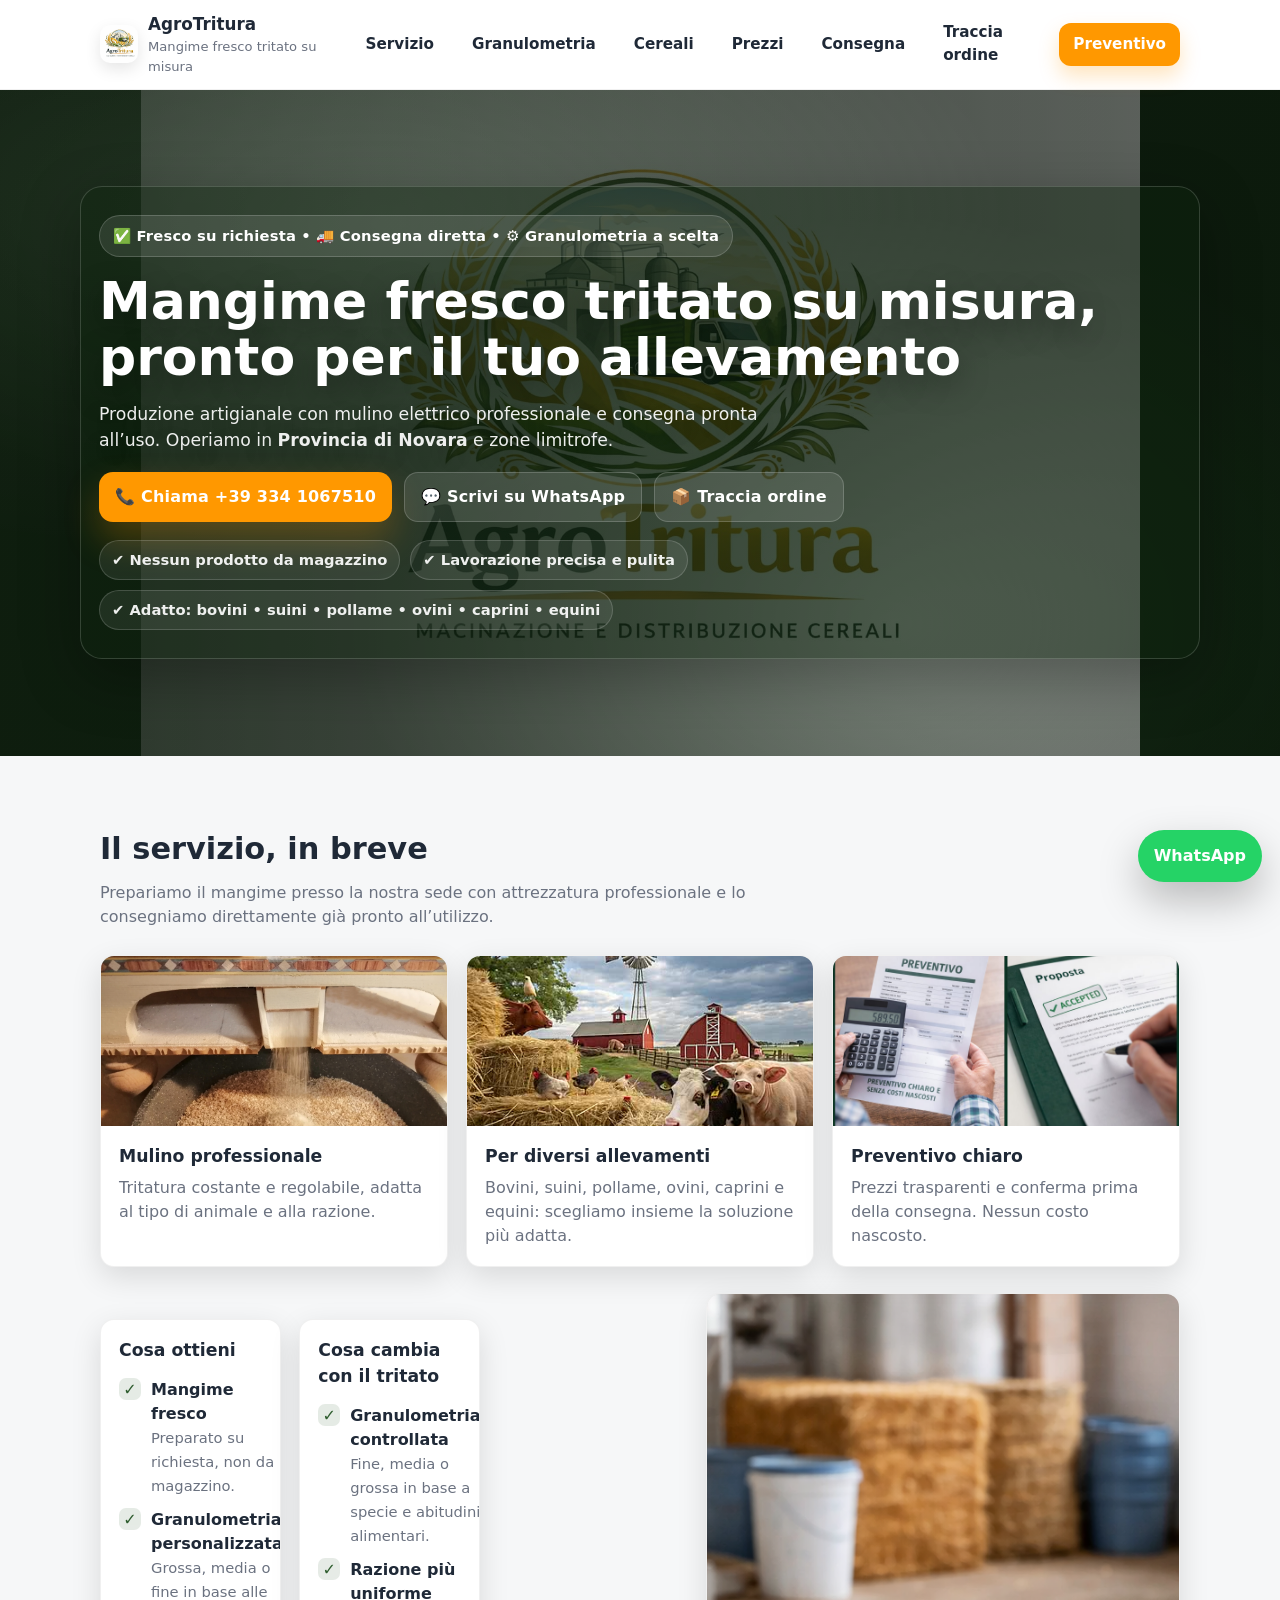
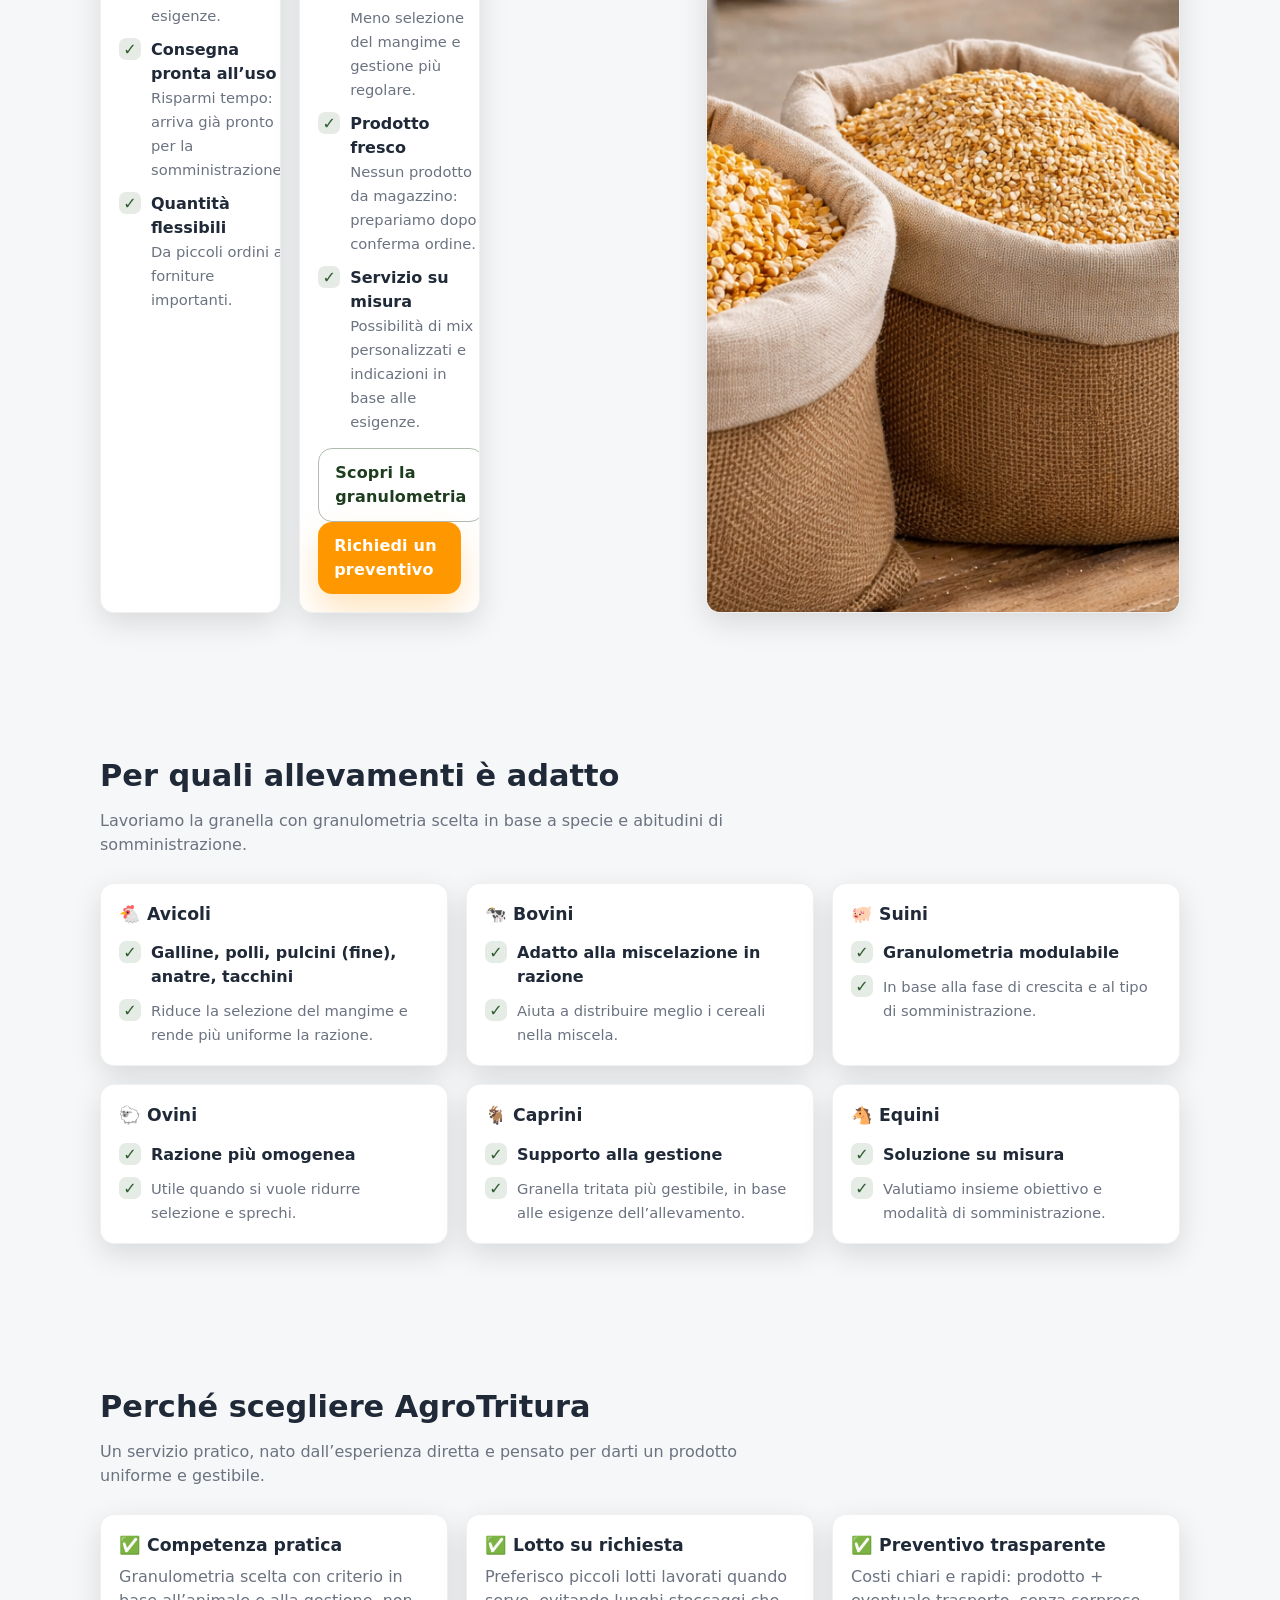
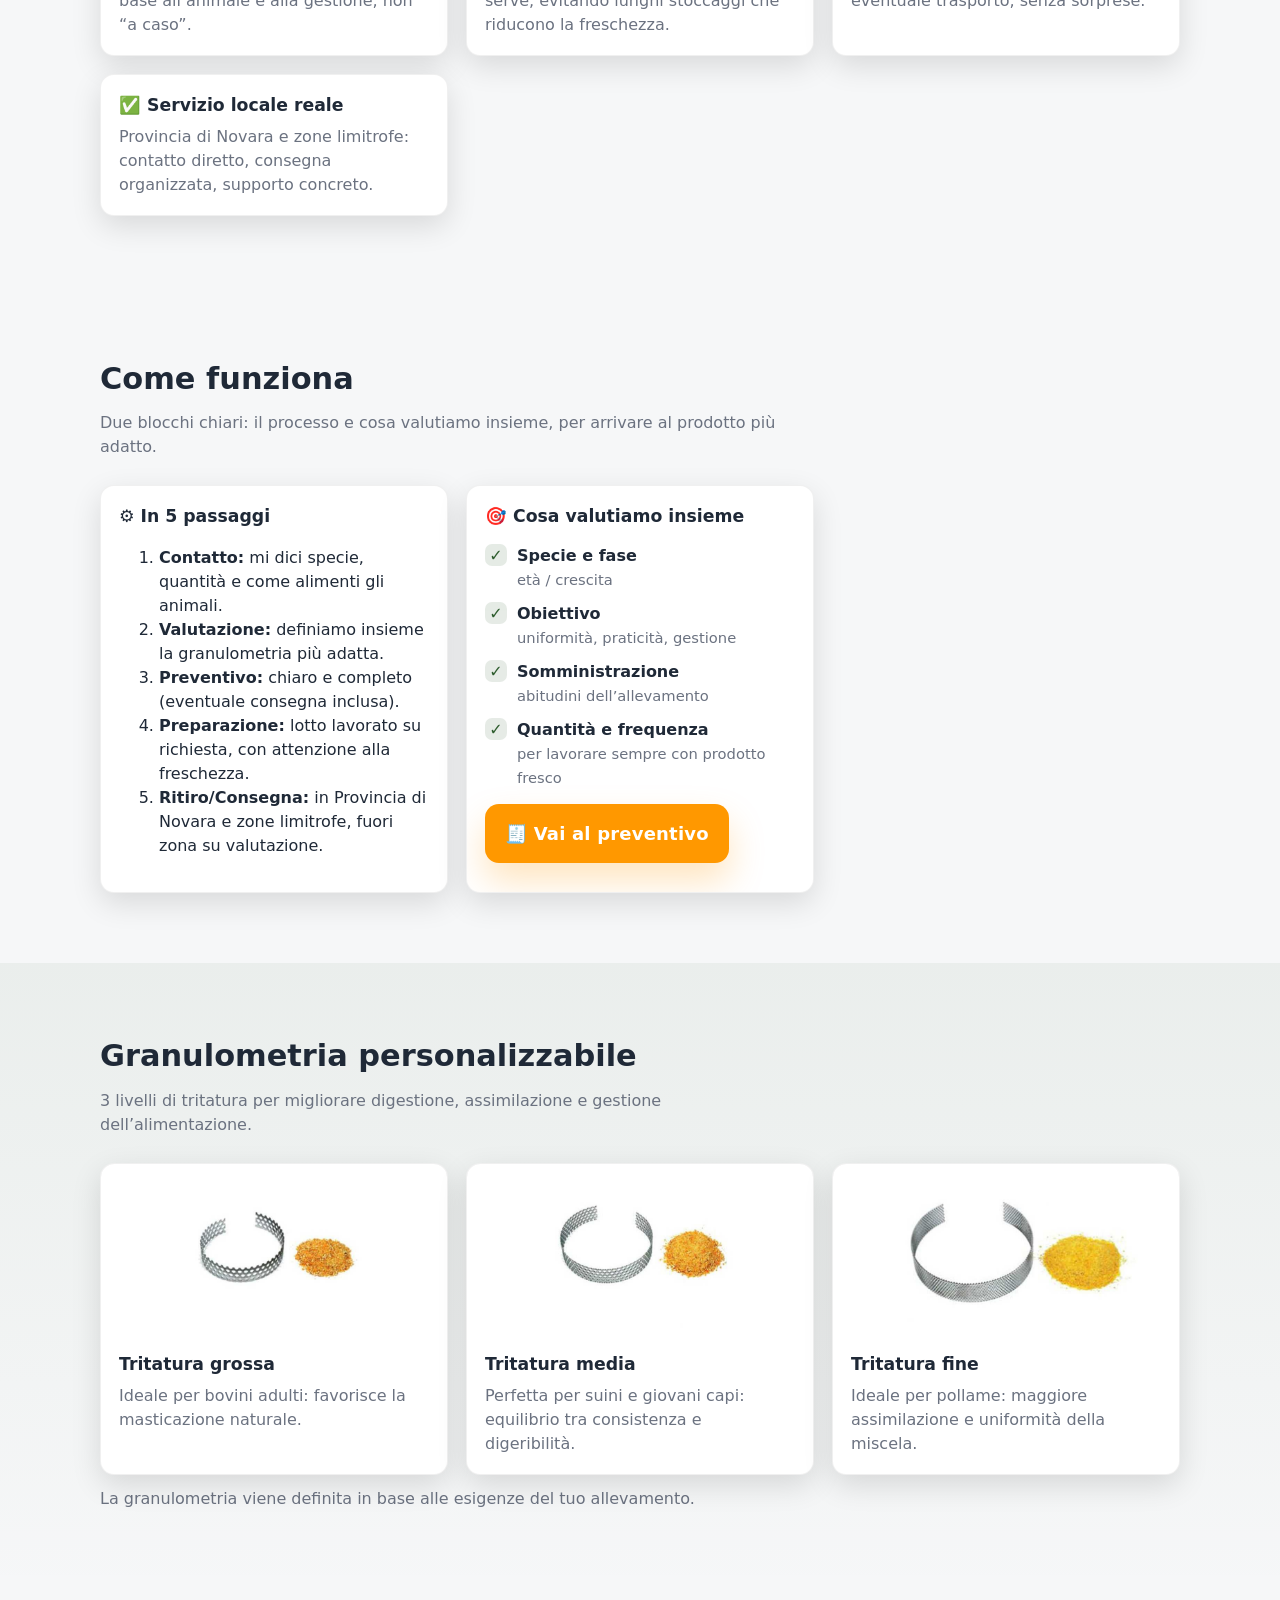
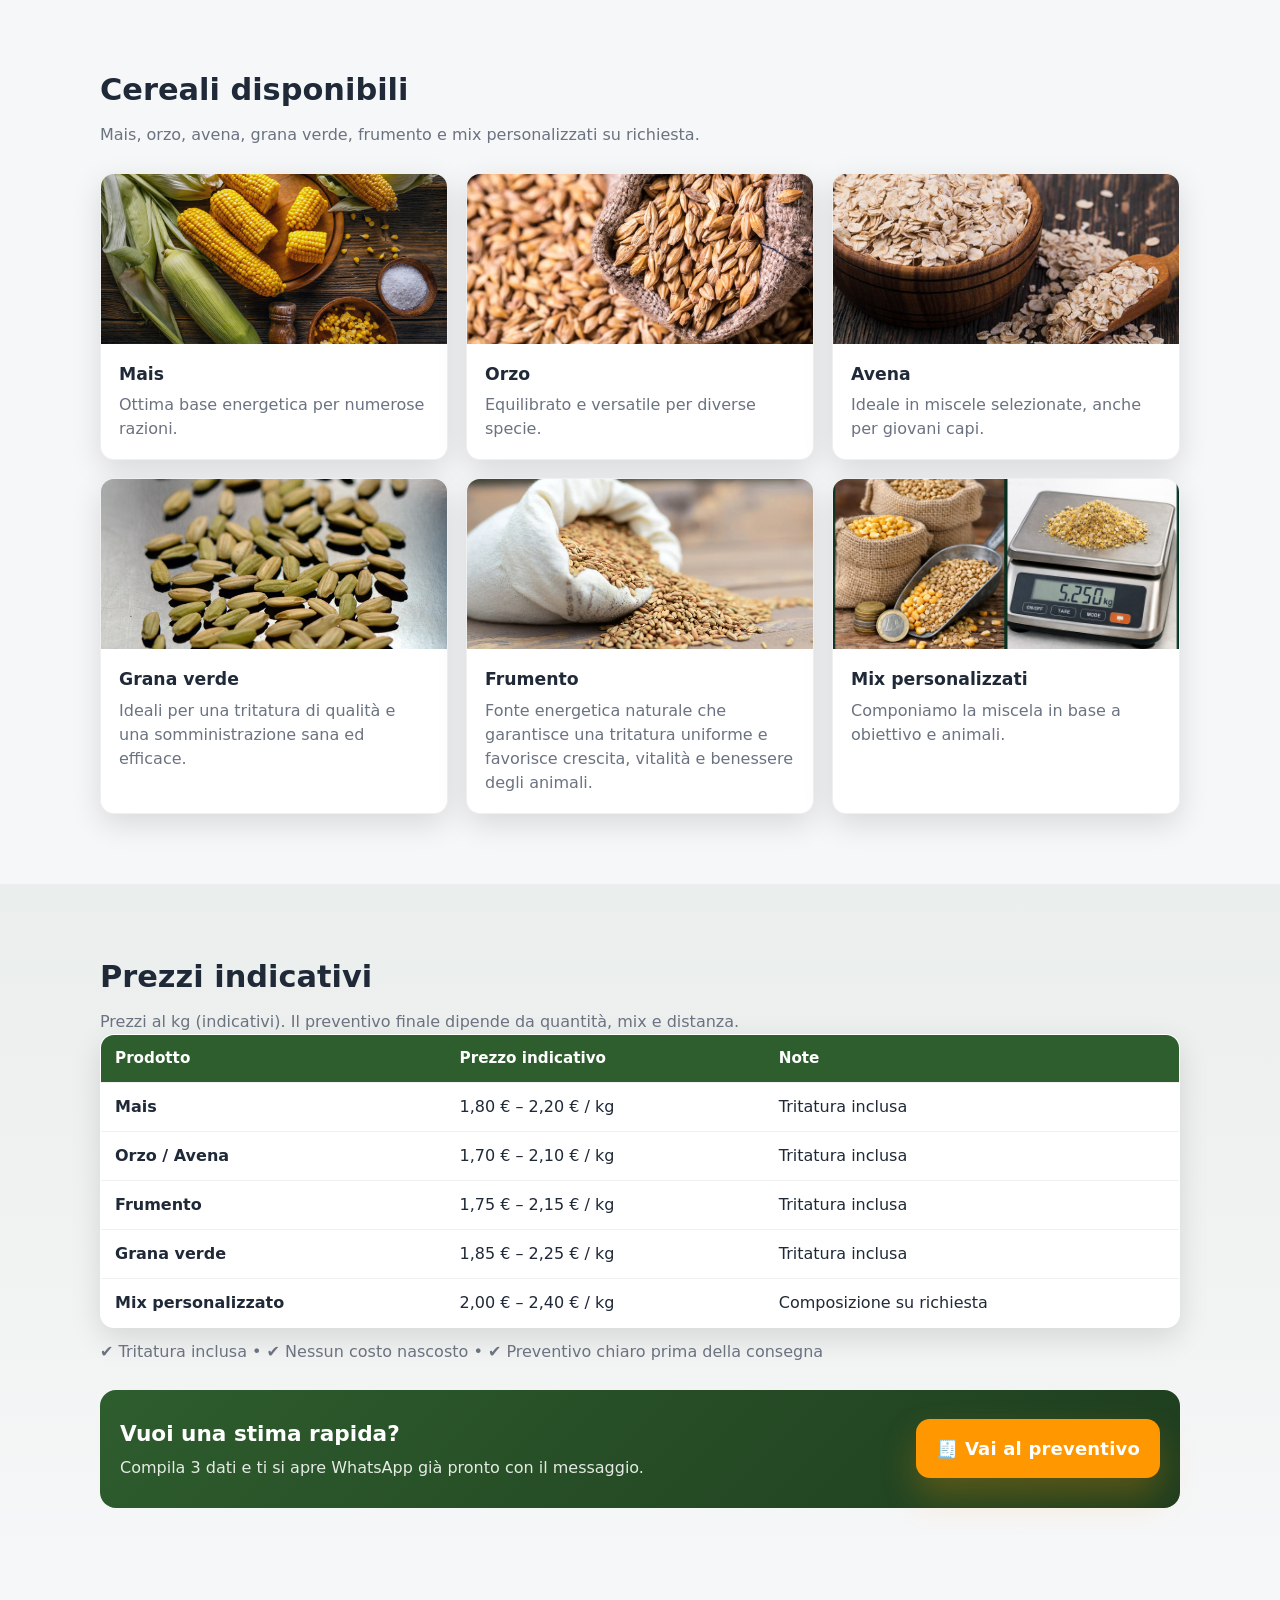
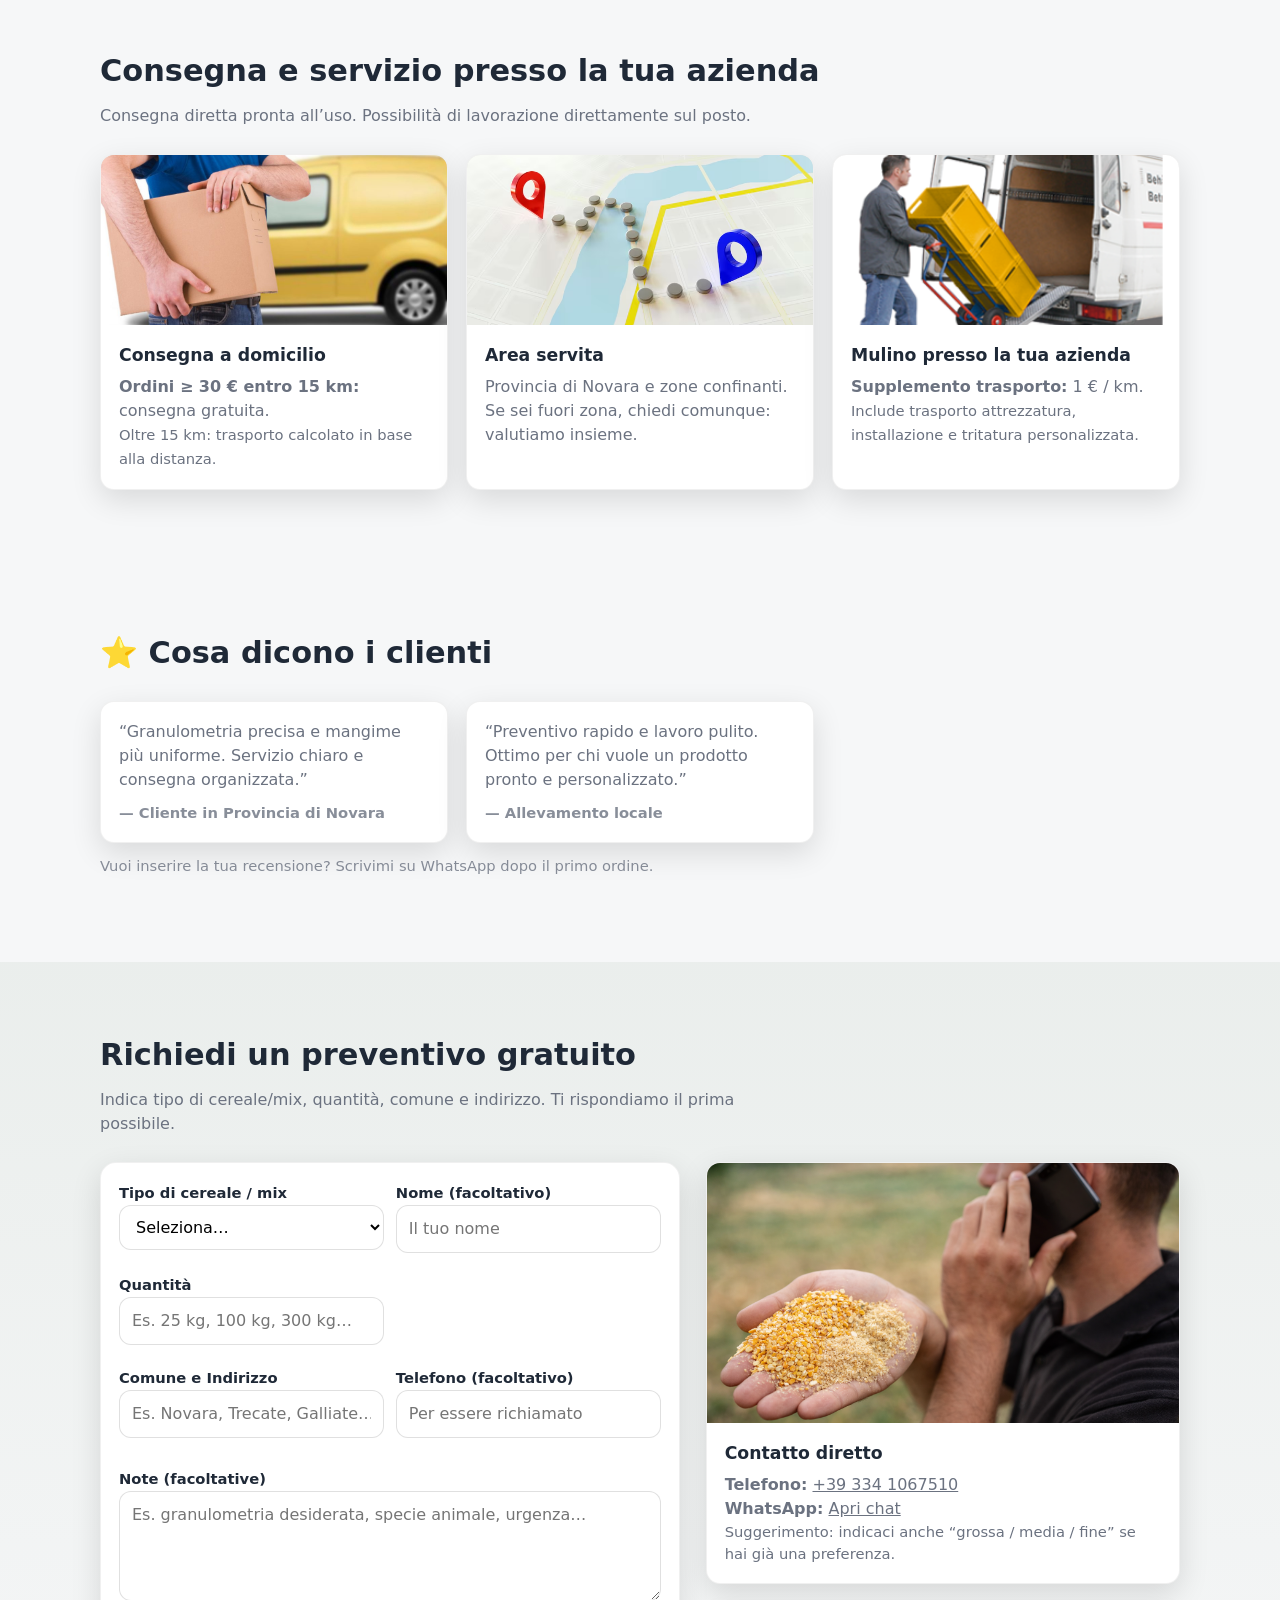
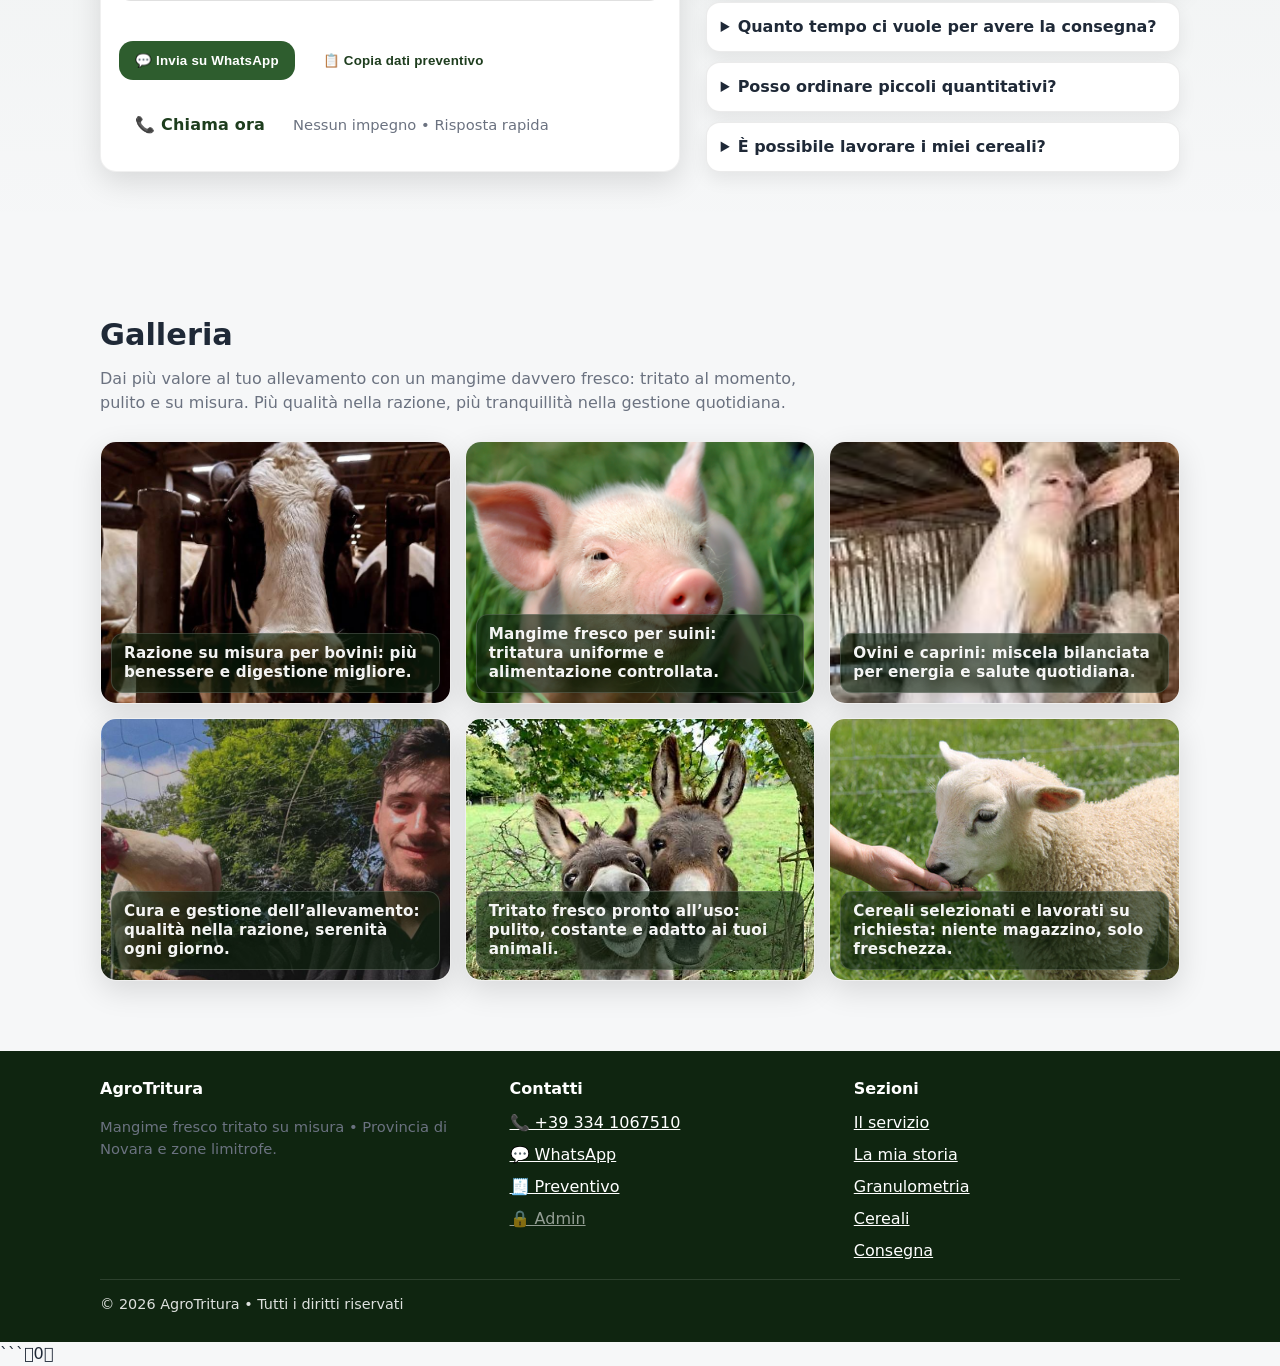
==== index.html @ 0bbbf320 "Update index.html" ====
<!DOCTYPE html>

<html lang="it">
<head>
<meta charset="utf-8"/>
<meta content="width=device-width, initial-scale=1.0" name="viewport"/>
<title>AgroTritura | Mangime fresco tritato su misura</title>
<meta content="Produzione e consegna di mangime fresco tritato su misura. Mulino professionale con granulometria personalizzabile. Provincia di Novara e zone limitrofe." name="description"/>
<meta content="#2e5d2e" name="theme-color"/>
<link href="favicon.jpg" rel="icon"/>
<link href="css/style.css" rel="stylesheet"/>
</head>
<body>
<div class="topbar">
  <div class="container">
    <div class="nav">
      <a class="brand" href="#top">
        <img class="brand-logo" src="img/IMG-20260216-WA0000.jpg" alt="AgroTritura">
        <div>
          <strong>AgroTritura</strong>
          <span>Mangime fresco tritato su misura</span>
        </div>
      </a>

      <nav aria-label="Menu principale" class="menu">
        <a href="#servizio">Servizio</a>
<a href="#granulometria">Granulometria</a>
        <a href="#cereali">Cereali</a>
        <a href="#prezzi">Prezzi</a>
        <a href="#consegna">Consegna</a>
        <a href="ordine.html">Traccia ordine</a>
        <a class="cta" href="#preventivo">Preventivo</a>
      </nav>

      <button aria-expanded="false" aria-label="Apri menu" class="hamb" data-hamb="">
        <svg fill="none" stroke="currentColor" stroke-width="2" viewBox="0 0 24 24">
          <path d="M4 6h16M4 12h16M4 18h16" stroke-linecap="round"></path>
        </svg>
      </button>
    </div>

    <div class="mobilePanel" data-mobile-panel="">
      <a href="#servizio">Servizio</a>
<a href="perche-tritato.html">Approfondisci</a>
      <a href="#granulometria">Granulometria</a>
      <a href="#cereali">Cereali</a>
      <a href="#prezzi">Prezzi</a>
      <a href="#consegna">Consegna</a>
      <a href="ordine.html">Traccia ordine</a>
      <a href="#preventivo">Preventivo</a>
    </div>
  </div>
</div>

<header class="hero" id="top">
  <div class="container wrap">
    <div class="kicker">✅ Fresco su richiesta • 🚚 Consegna diretta • ⚙️ Granulometria a scelta</div>
    <h1>Mangime fresco tritato su misura, pronto per il tuo allevamento</h1>
    <p>
      Produzione artigianale con mulino elettrico professionale e consegna pronta all’uso.
      Operiamo in <strong>Provincia di Novara</strong> e zone limitrofe.
    </p>

    <div class="actions">
      <a class="btn primary" href="tel:+393341067510">📞 Chiama +39 334 1067510</a>
      <a class="btn ghost" href="https://wa.me/393341067510" rel="noopener" target="_blank">💬 Scrivi su WhatsApp</a>
      <a class="btn ghost" href="ordine.html">📦 Traccia ordine</a>
      </div>

    <div aria-label="Punti di forza" class="badges">
      <span>✔ Nessun prodotto da magazzino</span>
      <span>✔ Lavorazione precisa e pulita</span>
      <span>✔ Adatto: bovini • suini • pollame • ovini • caprini • equini </span>
    </div>
  </div>
</header>

<section class="section" id="servizio">
  <div class="container">
    <h2 class="h2">Il servizio, in breve</h2>
    <p class="lead">
      Prepariamo il mangime presso la nostra sede con attrezzatura professionale e lo consegniamo
      direttamente già pronto all’utilizzo.
    </p>

    <!-- SLIDER PRO -->
    <div class="sliderWrap" data-slider="">
      <button aria-label="Indietro" class="sliderBtn prev" data-slider-prev="" type="button">‹</button>
      <button aria-label="Avanti" class="sliderBtn next" data-slider-next="" type="button">›</button>

      <div class="grid gridScroll" data-slider-track="">
        <article class="card feature">
          <div class="img" style="background-image:url('img/mulino_in_azione.jpg')"></div>
          <div class="pad">
            <h3>Mulino professionale</h3>
            <p>Tritatura costante e regolabile, adatta al tipo di animale e alla razione.</p>
          </div>
        </article>

        <article class="card feature">
          <div class="img" style="background-image:url('img/animali.jpg')"></div>
          <div class="pad">
            <h3>Per diversi allevamenti</h3>
            <p>Bovini, suini, pollame, ovini, caprini e equini: scegliamo insieme la soluzione più adatta.</p>
          </div>
        </article>

        <article class="card feature">
          <div class="img" style="background-image:url('img/preventivo_foglio.jpg')"></div>
          <div class="pad">
            <h3>Preventivo chiaro</h3>
            <p>Prezzi trasparenti e conferma prima della consegna. Nessun costo nascosto.</p>
          </div>
        </article>
      </div>

      <div class="sliderDots" data-slider-dots=""></div>
    </div>

        <div class="split" style="margin-top:26px">
      <div>
        <div class="sliderWrap" data-slider="">
          <button aria-label="Indietro" class="sliderBtn prev" data-slider-prev="" type="button">‹</button>
          <button aria-label="Avanti" class="sliderBtn next" data-slider-next="" type="button">›</button>

          <div class="grid gridScroll" data-slider-track="">
<article class="card feature">
        <div class="pad">
          <h3>Cosa ottieni</h3>
          <ul class="list">
            <li><span class="tick">✓</span> <div><strong>Mangime fresco</strong><br><span class="small">Preparato su richiesta, non da magazzino.</span></div></li>
            <li><span class="tick">✓</span> <div><strong>Granulometria personalizzata</strong><br><span class="small">Grossa, media o fine in base alle esigenze.</span></div></li>
            <li><span class="tick">✓</span> <div><strong>Consegna pronta all’uso</strong><br><span class="small">Risparmi tempo: arriva già pronto per la somministrazione.</span></div></li>
            <li><span class="tick">✓</span> <div><strong>Quantità flessibili</strong><br><span class="small">Da piccoli ordini a forniture importanti.</span></div></li>
          </ul>
        </div>
      </article>
<article class="card feature">
        <div class="pad">
          <h3>Cosa cambia con il tritato</h3>
          <ul class="list">
            <li><span class="tick">✓</span> <div><strong>Granulometria controllata</strong><br><span class="small">Fine, media o grossa in base a specie e abitudini alimentari.</span></div></li>
            <li><span class="tick">✓</span> <div><strong>Razione più uniforme</strong><br><span class="small">Meno selezione del mangime e gestione più regolare.</span></div></li>
            <li><span class="tick">✓</span> <div><strong>Prodotto fresco</strong><br><span class="small">Nessun prodotto da magazzino: prepariamo dopo conferma ordine.</span></div></li>
            <li><span class="tick">✓</span> <div><strong>Servizio su misura</strong><br><span class="small">Possibilità di mix personalizzati e indicazioni in base alle esigenze.</span></div></li>
          </ul>
          <div class="actions" style="margin-top:14px">
            <a class="btn outline" href="#granulometria">Scopri la granulometria</a>
            <a class="btn primary" href="#preventivo">Richiedi un preventivo</a>
          </div>
        </article>
          </div>

          <div class="sliderDots" data-slider-dots=""></div>
        </div>
      </div>

      <div class="card">
        <div class="img" style="height:100%; min-height:320px; background-image:url('img/cosa_ottieni.jpg')"></div>
      </div>
    </div></section>

<section class="section" id="allevamenti">
  <div class="container">
    <h2 class="h2">Per quali allevamenti è adatto</h2>
    <p class="lead">Lavoriamo la granella con granulometria scelta in base a specie e abitudini di somministrazione.</p>

    <div class="sliderWrap" data-slider="">
      <button aria-label="Indietro" class="sliderBtn prev" data-slider-prev="" type="button">‹</button>
      <button aria-label="Avanti" class="sliderBtn next" data-slider-next="" type="button">›</button>

      <div class="grid gridScroll" data-slider-track="">
        <article class="card feature">
          <div class="pad">
            <h3>🐔 Avicoli</h3>
            <ul class="list">
              <li><span class="tick">✓</span> <div><strong>Galline, polli, pulcini (fine), anatre, tacchini</strong></div></li>
              <li><span class="tick">✓</span> <div><span class="small">Riduce la selezione del mangime e rende più uniforme la razione.</span></div></li>
            </ul>
          </div>
        </article>

        <article class="card feature">
          <div class="pad">
            <h3>🐄 Bovini</h3>
            <ul class="list">
              <li><span class="tick">✓</span> <div><strong>Adatto alla miscelazione in razione</strong></div></li>
              <li><span class="tick">✓</span> <div><span class="small">Aiuta a distribuire meglio i cereali nella miscela.</span></div></li>
            </ul>
          </div>
        </article>

        <article class="card feature">
          <div class="pad">
            <h3>🐖 Suini</h3>
            <ul class="list">
              <li><span class="tick">✓</span> <div><strong>Granulometria modulabile</strong></div></li>
              <li><span class="tick">✓</span> <div><span class="small">In base alla fase di crescita e al tipo di somministrazione.</span></div></li>
            </ul>
          </div>
        </article>

        <article class="card feature">
          <div class="pad">
            <h3>🐑 Ovini</h3>
            <ul class="list">
              <li><span class="tick">✓</span> <div><strong>Razione più omogenea</strong></div></li>
              <li><span class="tick">✓</span> <div><span class="small">Utile quando si vuole ridurre selezione e sprechi.</span></div></li>
            </ul>
          </div>
        </article>

        <article class="card feature">
          <div class="pad">
            <h3>🐐 Caprini</h3>
            <ul class="list">
              <li><span class="tick">✓</span> <div><strong>Supporto alla gestione</strong></div></li>
              <li><span class="tick">✓</span> <div><span class="small">Granella tritata più gestibile, in base alle esigenze dell’allevamento.</span></div></li>
            </ul>
          </div>
        </article>

        <article class="card feature">
          <div class="pad">
            <h3>🐴 Equini</h3>
            <ul class="list">
              <li><span class="tick">✓</span> <div><strong>Soluzione su misura</strong></div></li>
              <li><span class="tick">✓</span> <div><span class="small">Valutiamo insieme obiettivo e modalità di somministrazione.</span></div></li>
            </ul>
          </div>
        </article>
      </div>

      <div class="sliderDots" data-slider-dots=""></div>
    </div>
  </div>
</section>

<section class="section" id="perche-scegliere">
  <div class="container">
    <h2 class="h2">Perché scegliere AgroTritura</h2>
    <p class="lead">Un servizio pratico, nato dall’esperienza diretta e pensato per darti un prodotto uniforme e gestibile.</p>

    <div class="sliderWrap" data-slider="">
      <button aria-label="Indietro" class="sliderBtn prev" data-slider-prev="" type="button">‹</button>
      <button aria-label="Avanti" class="sliderBtn next" data-slider-next="" type="button">›</button>

      <div class="grid gridScroll" data-slider-track="">
        <article class="card feature">
          <div class="pad">
            <h3>✅ Competenza pratica</h3>
            <p>Granulometria scelta con criterio in base all’animale e alla gestione, non “a caso”.</p>
          </div>
        </article>

        <article class="card feature">
          <div class="pad">
            <h3>✅ Lotto su richiesta</h3>
            <p>Preferisco piccoli lotti lavorati quando serve, evitando lunghi stoccaggi che riducono la freschezza.</p>
          </div>
        </article>

        <article class="card feature">
          <div class="pad">
            <h3>✅ Preventivo trasparente</h3>
            <p>Costi chiari e rapidi: prodotto + eventuale trasporto, senza sorprese.</p>
          </div>
        </article>

        <article class="card feature">
          <div class="pad">
            <h3>✅ Servizio locale reale</h3>
            <p>Provincia di Novara e zone limitrofe: contatto diretto, consegna organizzata, supporto concreto.</p>
          </div>
        </article>
      </div>

      <div class="sliderDots" data-slider-dots=""></div>
    </div>
  </div>
</section>
<section class="section" id="come-funziona">
  <div class="container">
    <h2 class="h2">Come funziona</h2>
    <p class="lead">Due blocchi chiari: il processo e cosa valutiamo insieme, per arrivare al prodotto più adatto.</p>

    <div class="sliderWrap twoCardSlider" data-slider>
      <button aria-label="Indietro" class="sliderBtn prev" data-slider-prev type="button">‹</button>
      <button aria-label="Avanti" class="sliderBtn next" data-slider-next type="button">›</button>

      <div class="grid gridScroll" data-slider-track>
        <!-- CARD 1 -->
        <article class="card feature">
          <div class="pad">
            <h3>⚙️ In 5 passaggi</h3>
            <ol class="stepsList">
              <li><strong>Contatto:</strong> mi dici specie, quantità e come alimenti gli animali.</li>
              <li><strong>Valutazione:</strong> definiamo insieme la granulometria più adatta.</li>
              <li><strong>Preventivo:</strong> chiaro e completo (eventuale consegna inclusa).</li>
              <li><strong>Preparazione:</strong> lotto lavorato su richiesta, con attenzione alla freschezza.</li>
              <li><strong>Ritiro/Consegna:</strong> in Provincia di Novara e zone limitrofe, fuori zona su valutazione.</li>
            </ol>
          </div>
        </article>

        <!-- CARD 2 -->
        <article class="card feature">
          <div class="pad">
            <h3>🎯 Cosa valutiamo insieme</h3>
            <ul class="list">
              <li><span class="tick">✓</span> <div><strong>Specie e fase</strong><br><span class="small">età / crescita</span></div></li>
              <li><span class="tick">✓</span> <div><strong>Obiettivo</strong><br><span class="small">uniformità, praticità, gestione</span></div></li>
              <li><span class="tick">✓</span> <div><strong>Somministrazione</strong><br><span class="small">abitudini dell’allevamento</span></div></li>
              <li><span class="tick">✓</span> <div><strong>Quantità e frequenza</strong><br><span class="small">per lavorare sempre con prodotto fresco</span></div></li>
            </ul>

            <div class="actions" style="margin-top:14px">
              <a class="btn primary big" href="#preventivo">🧾 Vai al preventivo</a>
            </div>
          </div>
        </article>
      </div>

      <div class="sliderDots" data-slider-dots></div>
    </div>
  </div>
</section>
  
<section class="section alt" id="granulometria">
  <div class="container">
    <h2 class="h2">Granulometria personalizzabile</h2>
    <p class="lead">3 livelli di tritatura per migliorare digestione, assimilazione e gestione dell’alimentazione.</p>

    <!-- SLIDER PRO -->
    <div class="sliderWrap" data-slider="">
      <button aria-label="Indietro" class="sliderBtn prev" data-slider-prev="" type="button">‹</button>
      <button aria-label="Avanti" class="sliderBtn next" data-slider-next="" type="button">›</button>

      <div class="grid gridScroll" data-slider-track="">
        <article class="card feature">
          <div class="img" style="background-image:url('img/granulometria.jpg')"></div>
          <div class="pad">
            <h3>Tritatura grossa</h3>
            <p>Ideale per bovini adulti: favorisce la masticazione naturale.</p>
          </div>
        </article>

        <article class="card feature">
          <div class="img" style="background-image:url('img/bovini.jpg')"></div>
          <div class="pad">
            <h3>Tritatura media</h3>
            <p>Perfetta per suini e giovani capi: equilibrio tra consistenza e digeribilità.</p>
          </div>
        </article>

        <article class="card feature">
          <div class="img" style="background-image:url('img/maiale.jpg')"></div>
          <div class="pad">
            <h3>Tritatura fine</h3>
            <p>Ideale per pollame: maggiore assimilazione e uniformità della miscela.</p>
          </div>
        </article>
      </div>

      <div class="sliderDots" data-slider-dots=""></div>
    </div>

    <p class="note">La granulometria viene definita in base alle esigenze del tuo allevamento.</p>
  </div>
</section>

<section class="section" id="cereali">
  <div class="container">
    <h2 class="h2">Cereali disponibili</h2>
    <p class="lead">Mais, orzo, avena, grana verde, frumento e mix personalizzati su richiesta.</p>

    <!-- SLIDER PRO -->
    <div class="sliderWrap" data-slider="">
      <button aria-label="Indietro" class="sliderBtn prev" data-slider-prev="" type="button">‹</button>
      <button aria-label="Avanti" class="sliderBtn next" data-slider-next="" type="button">›</button>

      <div class="grid gridScroll" data-slider-track="">
        <article class="card feature">
          <div class="img" style="background-image:url('img/mais.jpg')"></div>
          <div class="pad"><h3>Mais</h3><p>Ottima base energetica per numerose razioni.</p></div>
        </article>
        <article class="card feature">
          <div class="img" style="background-image:url('img/orzo.jpg')"></div>
          <div class="pad"><h3>Orzo</h3><p>Equilibrato e versatile per diverse specie.</p></div>
        </article>
        <article class="card feature">
          <div class="img" style="background-image:url('img/avena.jpg')"></div>
          <div class="pad"><h3>Avena</h3><p>Ideale in miscele selezionate, anche per giovani capi.</p></div>
        </article>
        <article class="card feature">
          <div class="img" style="background-image:url('img/granaverde.jpg')"></div>
          <div class="pad"><h3>Grana verde</h3><p>Ideali per una tritatura di qualità e una somministrazione sana ed efficace.</p></div>
        </article>
        <article class="card feature">
          <div class="img" style="background-image:url('img/frumento.jpg')"></div>
          <div class="pad"><h3>Frumento</h3><p>Fonte energetica naturale che garantisce una tritatura uniforme e favorisce crescita, vitalità e benessere degli animali.</p></div>
        </article>
        <article class="card feature">
          <div class="img" style="background-image:url('img/mix.jpg')"></div>
          <div class="pad"><h3>Mix personalizzati</h3><p>Componiamo la miscela in base a obiettivo e animali.</p></div>
        </article>
      </div>

      <div class="sliderDots" data-slider-dots=""></div>
    </div>
  </div>
</section>

<section class="section alt" id="prezzi">
  <div class="container">
    <h2 class="h2">Prezzi indicativi</h2>
    <p class="lead">Prezzi al kg (indicativi). Il preventivo finale dipende da quantità, mix e distanza.</p>

    <table aria-label="Tabella prezzi" class="table">
      <thead>
        <tr><th>Prodotto</th><th>Prezzo indicativo</th><th>Note</th></tr>
      </thead>
      <tbody>
        <tr><td><strong>Mais</strong></td><td>1,80 € – 2,20 € / kg</td><td>Tritatura inclusa</td></tr>
        <tr><td><strong>Orzo / Avena</strong></td><td>1,70 € – 2,10 € / kg</td><td>Tritatura inclusa</td></tr>
        <tr><td><strong>Frumento</strong></td><td>1,75 € – 2,15 € / kg</td><td>Tritatura inclusa</td></tr>
        <tr><td><strong>Grana verde</strong></td><td>1,85 € – 2,25 € / kg</td><td>Tritatura inclusa</td></tr>
        <tr><td><strong>Mix personalizzato</strong></td><td>2,00 € – 2,40 € / kg</td><td>Composizione su richiesta</td></tr>
      </tbody>
    </table>

    <p class="note">✔ Tritatura inclusa • ✔ Nessun costo nascosto • ✔ Preventivo chiaro prima della consegna</p>

    <div class="ctaBand" style="margin-top:26px; border-radius:16px">
      <div class="container">
        <div class="row">
          <div>
            <h3>Vuoi una stima rapida?</h3>
            <p>Compila 3 dati e ti si apre WhatsApp già pronto con il messaggio.</p>
          </div>
          <a class="btn primary big" href="#preventivo">🧾 Vai al preventivo</a>
        </div>
      </div>
    </div>
  </div>
</section>

<section class="section" id="consegna">
  <div class="container">
    <h2 class="h2">Consegna e servizio presso la tua azienda</h2>
    <p class="lead">Consegna diretta pronta all’uso. Possibilità di lavorazione direttamente sul posto.</p>

    <!-- SLIDER PRO -->
    <div class="sliderWrap" data-slider="">
      <button aria-label="Indietro" class="sliderBtn prev" data-slider-prev="" type="button">‹</button>
      <button aria-label="Avanti" class="sliderBtn next" data-slider-next="" type="button">›</button>

      <div class="grid gridScroll" data-slider-track="">
        <article class="card feature">
          <div class="img" style="background-image:url('img/consegna.jpg')"></div>
          <div class="pad">
            <h3>Consegna a domicilio</h3>
            <p><strong>Ordini ≥ 30 € entro 15 km:</strong> consegna gratuita.<br><span class="small">Oltre 15 km: trasporto calcolato in base alla distanza.</span></p>
          </div>
        </article>

        <article class="card feature">
          <div class="img" style="background-image:url('img/map.jpg')"></div>
          <div class="pad">
            <h3>Area servita</h3>
            <p>Provincia di Novara e zone confinanti. Se sei fuori zona, chiedi comunque: valutiamo insieme.</p>
          </div>
        </article>

        <article class="card feature">
          <div class="img" style="background-image:url('img/mulino.jpg')"></div>
          <div class="pad">
            <h3>Mulino presso la tua azienda</h3>
            <p><strong>Supplemento trasporto:</strong> 1 € / km.<br><span class="small">Include trasporto attrezzatura, installazione e tritatura personalizzata.</span></p>
          </div>
        </article>
      </div>

      <div class="sliderDots" data-slider-dots=""></div>
    </div>
  </div>
</section>
  
<section class="section" id="recensioni">
  <div class="container">
    <h2 class="h2">⭐ Cosa dicono i clienti</h2>

    <div class="sliderWrap" data-slider>
      <button aria-label="Indietro" class="sliderBtn prev" data-slider-prev type="button">‹</button>
      <button aria-label="Avanti" class="sliderBtn next" data-slider-next type="button">›</button>

      <div class="grid gridScroll" data-slider-track>
        <article class="card feature">
          <div class="pad">
            <p style="margin:0 0 10px 0">“Granulometria precisa e mangime più uniforme. Servizio chiaro e consegna organizzata.”</p>
            <div class="small" style="opacity:.8"><strong>— Cliente in Provincia di Novara</strong></div>
          </div>
        </article>

        <article class="card feature">
          <div class="pad">
            <p style="margin:0 0 10px 0">“Preventivo rapido e lavoro pulito. Ottimo per chi vuole un prodotto pronto e personalizzato.”</p>
            <div class="small" style="opacity:.8"><strong>— Allevamento locale</strong></div>
          </div>
        </article>

        <!-- Se vuoi, puoi duplicare questo blocco e aggiungere altre recensioni -->
      </div>

      <div class="sliderDots" data-slider-dots></div>
    </div>

    <p class="small" style="margin-top:12px; opacity:.8">
      Vuoi inserire la tua recensione? Scrivimi su WhatsApp dopo il primo ordine.
    </p>
  </div>
</section>
  
<section class="section alt" id="preventivo">
  <div class="container">
    <h2 class="h2">Richiedi un preventivo gratuito</h2>
    <p class="lead">Indica tipo di cereale/mix, quantità, comune e indirizzo. Ti rispondiamo il prima possibile.</p>

    <div class="split" style="margin-top:26px">
      <form class="form" id="preventivoForm">
        <div class="row">
          <div>
            <label for="cereale">Tipo di cereale / mix</label>
            <select id="cereale" name="cereale">
              <option value="">Seleziona…</option>
              <option>Mais</option>
              <option>Orzo</option>
              <option>Avena</option>
              <option>Frumento</option>
              <option>Grana verde</option>
              <option>Mix personalizzato</option>
              <option>Altro / da definire</option>
            </select>
            <div id="campoExtraDinamico"></div>
          </div>

          <div>
            <label for="nome">Nome (facoltativo)</label>
            <input id="nome" name="nome" placeholder="Il tuo nome"/>
          </div>

          <div>
            <label for="quantita">Quantità</label>
            <input id="quantita" name="quantita" placeholder="Es. 25 kg, 100 kg, 300 kg…"/>
          </div>
        </div>

        <div class="row">
          <div>
            <label for="comune">Comune e Indirizzo</label>
            <input id="comune" name="comune" placeholder="Es. Novara, Trecate, Galliate…"/>

            <!-- ✅ AGGIUNTA: BOX CALCOLO TRASPORTO/QUOTA (riempito via JS) -->
            <div class="quoteBox" data-quote-box style="display:none;">
              <div class="badgeMini">🚚 Stima trasporto (andata/ritorno)</div>

              <div class="quoteRow">
                <div>
                  <div class="label">Distanza stimata</div>
                  <div class="hint">Calcolata in base all’indirizzo inserito</div>
                </div>
                <div class="value" data-q-km>—</div>
              </div>

              <div class="quoteRow">
                <div>
                  <div class="label">Carburante stimato</div>
                  <div class="hint">Jeep Cherokee KJ 2.8 CRD • consumo medio</div>
                </div>
                <div class="value" data-q-fuel>—</div>
              </div>

              <div class="quoteRow">
                <div>
                  <div class="label">Totale trasporto</div>
                  <div class="hint">Carburante + margine trasporto</div>
                </div>
                <div class="value" data-q-transport>—</div>
              </div>

              <div class="quoteTotal">
                <div class="label">Totale stimato ordine</div>
                <div class="value" data-q-total>—</div>
              </div>

              <div class="quoteAlert" data-q-alert style="display:none;"></div>

              <!-- valori “nascosti” (JS li può usare per WhatsApp/Sheets) -->
              <input type="hidden" name="calc_km_roundtrip" id="calc_km_roundtrip" value="">
              <input type="hidden" name="calc_fuel_cost" id="calc_fuel_cost" value="">
              <input type="hidden" name="calc_transport_cost" id="calc_transport_cost" value="">
              <input type="hidden" name="calc_total_estimate" id="calc_total_estimate" value="">
            </div>
            <!-- ✅ FINE AGGIUNTA -->
          </div>

          <div>
            <label for="telefono">Telefono (facoltativo)</label>
            <input id="telefono" name="telefono" placeholder="Per essere richiamato"/>
          </div>
        </div>

        <div>
          <label for="note">Note (facoltative)</label>
          <textarea id="note" name="note" placeholder="Es. granulometria desiderata, specie animale, urgenza…"></textarea>
        </div>

        <div class="actions">
          <button class="btn dark" type="submit">💬 Invia su WhatsApp</button>
            
          <!-- ✅ AGGIUNTA: copia dati preventivo -->
  <button class="btn outline" type="button" id="btnCopiaPreventivo">📋 Copia dati preventivo</button>
  <span class="small" id="copyFeedback" style="display:none;">Copiato ✅</span>
  <!-- ✅ FINE AGGIUNTA -->
          
          <a class="btn outline" href="tel:+393341067510">📞 Chiama ora</a>
          <span class="small">Nessun impegno • Risposta rapida</span>
</div>
      </form>

      <div>
        <div class="card">
          <div class="img" style="height:260px;background-image:url('img/contatto_diretto.jpg')"></div>
          <div class="pad">
            <h3>Contatto diretto</h3>
            <p>
              <strong>Telefono:</strong> <a href="tel:+393341067510">+39 334 1067510</a><br/>
              <strong>WhatsApp:</strong> <a href="https://wa.me/393341067510" rel="noopener" target="_blank">Apri chat</a>
            </p>
            <p class="small">Suggerimento: indicaci anche “grossa / media / fine” se hai già una preferenza.</p>
          </div>
        </div>

        <div class="faq">
          <details>
            <summary>Quanto tempo ci vuole per avere la consegna?</summary>
            <p>I tempi dipendono dalla quantità richiesta e dalla distanza dall’azienda. In genere organizziamo la preparazione e la consegna in tempi rapidi subito dopo la conferma del preventivo, così da garantirti mangime fresco pronto all’uso senza attese inutili.</p>
          </details>
          <details>
            <summary>Posso ordinare piccoli quantitativi?</summary>
            <p>Sì, lavoriamo con quantità flessibili, adatte sia a piccoli allevamenti sia a forniture più importanti. La consegna gratuita è prevista per ordini superiori a 30 € entro 15 km; oltre questa distanza il costo di trasporto viene calcolato in modo chiaro in base ai chilometri.</p>
          </details>
          <details>
            <summary>È possibile lavorare i miei cereali?</summary>
            <p>Sì, offriamo anche il servizio di lavorazione direttamente presso la tua azienda agricola. Valutiamo insieme l’intervento e applichiamo un supplemento di trasporto di 1 € / km, comprensivo di spostamento attrezzatura, installazione e tritatura personalizzata.</p>
          </details>
        </div>
      </div>
    </div>
  </div>
</section>

<!-- ✅ FIX COMPLETO: galleria NON duplicata (un solo div.gallery) -->
<section class="section" id="galleria">
  <div class="container">
    <h2 class="h2">Galleria</h2>
    <p class="lead">Dai più valore al tuo allevamento con un mangime davvero fresco: tritato al momento, pulito e su misura. Più qualità nella razione, più tranquillità nella gestione quotidiana.</p>

    <!-- SLIDER PRO -->
    <div class="sliderWrap" data-slider="">
      <button aria-label="Indietro" class="sliderBtn prev" data-slider-prev="" type="button">‹</button>
      <button aria-label="Avanti" class="sliderBtn next" data-slider-next="" type="button">›</button>

      <div class="gallery galleryScroll" data-slider-track="">
        <div class="g-item">
          <img alt="Bovini - razione su misura" loading="lazy" src="img/galleria_bovino.jpg" />
          <div class="g-cap">Razione su misura per bovini: più benessere e digestione migliore.</div>
        </div>

        <div class="g-item">
          <img alt="Suini - mangime fresco" loading="lazy" src="img/galleria_maialino.jpg" />
          <div class="g-cap">Mangime fresco per suini: tritatura uniforme e alimentazione controllata.</div>
        </div>

        <div class="g-item">
          <img alt="Ovini e caprini - alimentazione mirata" loading="lazy" src="img/galleria_capra.jpg" />
          <div class="g-cap">Ovini e caprini: miscela bilanciata per energia e salute quotidiana.</div>
        </div>

        <div class="g-item">
          <img alt="Allevamento e cura quotidiana" loading="lazy" src="img/galleria_allevamento.jpg" />
          <div class="g-cap">Cura e gestione dell’allevamento: qualità nella razione, serenità ogni giorno.</div>
        </div>

        <div class="g-item">
          <img alt="Mangime tritato pronto all'uso" loading="lazy" src="img/galleria_sbriciolato.jpg" />
          <div class="g-cap">Tritato fresco pronto all’uso: pulito, costante e adatto ai tuoi animali.</div>
        </div>

        <div class="g-item">
          <img alt="Cereali selezionati" loading="lazy" src="img/galleria_riso.jpg" />
          <div class="g-cap">Cereali selezionati e lavorati su richiesta: niente magazzino, solo freschezza.</div>
        </div>
      </div>

      <div class="sliderDots" data-slider-dots=""></div>
    </div>
  </div>
</section>

<footer class="footer">
  <div class="container">
    <div class="cols">
      <div>
        <h4>AgroTritura</h4>
        <p class="small">Mangime fresco tritato su misura • Provincia di Novara e zone limitrofe.</p>
      </div>
      <div>
        <h4>Contatti</h4>
        <ul>
          <li><a href="tel:+393341067510">📞 +39 334 1067510</a></li>
          <li><a href="https://wa.me/393341067510" rel="noopener" target="_blank">💬 WhatsApp</a></li>
          <li><a href="#preventivo">🧾 Preventivo</a></li>
          <li><a href="admin-ordini.html" style="opacity:.55">🔒 Admin</a></li>
        </ul>
      </div>
      <div>
        <h4>Sezioni</h4>
        <ul>
          <li><a href="#servizio">Il servizio</a></li>
<li><a href="perche-tritato.html">La mia storia</a></li>
          <li><a href="#granulometria">Granulometria</a></li>
          <li><a href="#cereali">Cereali</a></li>
          <li><a href="#consegna">Consegna</a></li>
        </ul>
      </div>
    </div>

    <div class="bottom">© 2026 AgroTritura • Tutti i diritti riservati</div>
  </div>
</footer>

<a class="whatsappFloat" href="https://wa.me/393341067510" rel="noopener" target="_blank">WhatsApp</a>

<script src="js/main.js"></script>
</body>
</html>
```0
---- css/style.css ----
:root{
  --green-900:#1e3d1e;
  --green-700:#2e5d2e;
  --green-100:#e7f0e7;
  --orange:#ff9800;
  --text:#1f2937;
  --muted:#6b7280;
  --bg:#f6f7f8;
  --card:#ffffff;
  --shadow:0 10px 30px rgba(0,0,0,.12);
  --radius:14px;
  --max:1120px;
}

*{box-sizing:border-box}
html{scroll-behavior:smooth}
body{
  margin:0;
  font-family: system-ui, -apple-system, Segoe UI, Roboto, Arial, sans-serif;
  color:var(--text);
  background:var(--bg);
  line-height:1.5;
}
a{color:inherit}
img{max-width:100%;display:block}

.container{max-width:var(--max); margin:0 auto; padding:0 20px}
.small{font-size:.92rem;color:var(--muted)}

/* ===================== TOPBAR ===================== */
.topbar{
  position:sticky; top:0; z-index:50;
  background:rgba(255,255,255,.92);
  backdrop-filter:saturate(180%) blur(10px);
  border-bottom:1px solid rgba(0,0,0,.06);
}
.nav{
  display:flex; align-items:center; justify-content:space-between;
  padding:12px 0;
}
.brand{
  display:flex; align-items:center; gap:10px; text-decoration:none;
}
.brand-badge{
  width:38px;height:38px;border-radius:10px;
  background:linear-gradient(135deg,var(--green-700),var(--green-900));
  display:grid;place-items:center;color:white;font-weight:800;
}
.brand-logo{
  width:38px;
  height:38px;
  border-radius:10px;
  object-fit:cover;
  display:block;
  box-shadow:0 6px 16px rgba(0,0,0,.10);
  background:#fff;
}
.brand strong{font-size:1.05rem}
.brand span{display:block;font-size:.82rem;color:var(--muted)}

.menu{display:flex; gap:18px; align-items:center}
.menu a{
  text-decoration:none; color:var(--text);
  font-weight:600; font-size:.95rem;
  padding:8px 10px;border-radius:10px;
}
.menu a:hover{background:rgba(46,93,46,.08)}
.menu .cta{
  background:var(--orange); color:white;
  padding:10px 14px; border-radius:12px;
  box-shadow:0 10px 20px rgba(255,152,0,.25);
}
.menu .cta:hover{filter:brightness(.98); background:var(--orange)}

.hamb{display:none; background:transparent; border:0; padding:10px; border-radius:10px}
.hamb:focus{outline:2px solid rgba(46,93,46,.25)}
.hamb svg{width:24px;height:24px}

/* ===================== HERO PRO (NO BLUR “censura”) ===================== */
.hero{
  position:relative;
  min-height:74vh;
  display:grid;
  place-items:center;
  color:#fff;
  overflow:hidden;

  background:
    radial-gradient(1200px 600px at 15% 15%, rgba(255,255,255,.10), transparent 60%),
    linear-gradient(90deg, rgba(30,61,30,.78), rgba(30,61,30,.28)),
    url("../img/IMG-20260216-WA0000.jpg") center/contain no-repeat;

  background-color:#153016; /* bordi eleganti */
}

/* vignetta soft */
.hero::after{
  content:"";
  position:absolute;
  inset:0;
  pointer-events:none;
  background:
    radial-gradient(900px 420px at 30% 20%, rgba(0,0,0,.00), rgba(0,0,0,.26) 70%),
    radial-gradient(700px 520px at 70% 80%, rgba(0,0,0,.00), rgba(0,0,0,.32) 78%);
}

.hero .wrap{
  position:relative;
  z-index:2;
  padding:56px 0;
}

/* card “glass” ma SENZA backdrop-filter (evita blur foto) */
.hero .container.wrap{
  background:rgba(15, 37, 16, .42);
  border:1px solid rgba(255,255,255,.16);
  border-radius:22px;
  box-shadow:0 18px 60px rgba(0,0,0,.30);
  padding:28px 18px;
}

.kicker{
  display:inline-flex; gap:10px; align-items:center;
  background:rgba(255,255,255,.10);
  border:1px solid rgba(255,255,255,.18);
  padding:9px 13px; border-radius:999px;
  font-weight:800; font-size:.92rem;
  letter-spacing:.2px;
}

.hero h1{
  margin:16px 0 10px;
  font-size:clamp(2rem,4.4vw,3.25rem);
  line-height:1.08;
  text-shadow:0 10px 30px rgba(0,0,0,.35);
}
.hero p{
  max-width:64ch;
  font-size:1.08rem;
  color:rgba(255,255,255,.92);
  text-shadow:0 10px 24px rgba(0,0,0,.28);
}

.hero .actions{display:flex; gap:12px; flex-wrap:wrap; margin-top:18px}

.btn{
  display:inline-flex; align-items:center; justify-content:center; gap:10px;
  padding:12px 16px; border-radius:14px; text-decoration:none;
  font-weight:800; letter-spacing:.2px;
}
.btn.big{padding:16px 20px; font-size:18px;}

.btn.primary{background:var(--orange); color:white; box-shadow:0 18px 35px rgba(255,152,0,.25)}
.btn.ghost{
  background:rgba(255,255,255,.10); color:white;
  border:1px solid rgba(255,255,255,.18);
}
.btn.ghost:hover{background:rgba(255,255,255,.14)}

.hero .badges{
  display:flex; gap:10px; flex-wrap:wrap; margin-top:18px;
  color:rgba(255,255,255,.92); font-weight:800; font-size:.92rem;
}
.hero .badges span{
  background:rgba(255,255,255,.08);
  border:1px solid rgba(255,255,255,.16);
  padding:8px 12px; border-radius:999px;
}

@media (max-width:768px){
  .hero{
    min-height:70vh;
    background-size: 112%;
    background-position:center 45%;
  }
  .hero .container.wrap{padding:18px 14px; border-radius:20px;}
  .hero h1{font-size:clamp(1.9rem,7vw,2.7rem);}
  .hero p{font-size:1.02rem;}
  .kicker{font-size:.90rem;}
  .hero .actions .btn{width:100%; justify-content:center;}
}

/* ===================== SEZIONI ===================== */
.section{padding:70px 0}
.section.alt{background:linear-gradient(180deg, rgba(46,93,46,.06), rgba(46,93,46,0));}
.h2{font-size:1.9rem; margin:0 0 10px}
.lead{color:var(--muted); max-width:70ch; margin:0}

.grid{
  display:grid;
  grid-template-columns:repeat(12,1fr);
  gap:18px;
  margin-top:26px;
}

.card{
  background:var(--card);
  border-radius:var(--radius);
  box-shadow:var(--shadow);
  overflow:hidden;
  border:1px solid rgba(0,0,0,.06);
}
.card .pad{padding:18px}
.card h3{margin:0 0 6px; font-size:1.08rem}
.card p{margin:0; color:var(--muted)}
.card .img{
  height:170px;
  background:#ddd center/cover no-repeat;
}
.feature{grid-column:span 4}
@media (max-width: 900px){ .feature{grid-column:span 6} }
@media (max-width: 600px){ .feature{grid-column:span 12} }

.split{display:grid; grid-template-columns:1.1fr .9fr; gap:26px; align-items:stretch}
@media (max-width: 900px){ .split{grid-template-columns:1fr} }

.list{
  margin:14px 0 0; padding:0; list-style:none;
  display:grid; gap:10px;
}
.list li{
  display:flex; gap:10px; align-items:flex-start;
  color:var(--text);
}
.tick{
  flex:0 0 auto;
  width:22px;height:22px;border-radius:7px;
  background:rgba(46,93,46,.12);
  display:grid;place-items:center;
  color:var(--green-700); font-weight:900;
}

.table{
  width:100%;
  border-collapse:collapse;
  overflow:hidden;
  border-radius:14px;
  border:1px solid rgba(0,0,0,.06);
  background:white;
  box-shadow:var(--shadow);
}
.table th{
  background:var(--green-700);
  color:white; text-align:left;
  padding:12px 14px; font-size:.95rem;
}
.table td{
  padding:12px 14px;
  border-top:1px solid rgba(0,0,0,.06);
}
.table tr:hover td{background:rgba(46,93,46,.04)}
.note{margin-top:12px; color:var(--muted)}

/* ===================== GALLERIA (immagini “riempiono” riquadro) ===================== */
.gallery{
  display:grid;
  gap:14px;
  grid-template-columns:repeat(12,1fr);
  margin-top:26px;
}
.g-item{
  grid-column:span 4;
  border-radius:16px;
  overflow:hidden;
  box-shadow:var(--shadow);
  border:1px solid rgba(0,0,0,.06);
  background:#fff;
  position:relative;
  aspect-ratio: 4 / 3;
  display:flex;
  align-items:center;
  justify-content:center;
}
.g-item img{
  width:100%;
  height:100%;
  object-fit:cover;       /* ✅ adattata al riquadro */
  object-position:center; /* ✅ taglio centrato */
  background:#fff;
}

/* didascalia PRO */
.g-cap{
  position:absolute;
  left:10px;
  right:10px;
  bottom:10px;
  padding:10px 12px;
  border-radius:12px;
  background:rgba(15, 37, 16, .62);
  color:rgba(255,255,255,.95);
  font-weight:800;
  font-size:.95rem;
  line-height:1.25;
  letter-spacing:.2px;
  text-shadow:0 2px 10px rgba(0,0,0,.35);
  border:1px solid rgba(255,255,255,.16);
}

@media (max-width: 900px){ .g-item{grid-column:span 6} }
@media (max-width: 600px){ .g-item{grid-column:span 12} }

/* ===================== CTA BAND ===================== */
.ctaBand{
  background:linear-gradient(135deg,var(--green-700),var(--green-900));
  color:white;
  padding:28px 0;
}
.ctaBand .row{
  display:flex; align-items:center; justify-content:space-between; gap:18px; flex-wrap:wrap
}
.ctaBand h3{margin:0; font-size:1.35rem}
.ctaBand p{margin:6px 0 0; color:rgba(255,255,255,.88)}
.ctaBand .btn{white-space:nowrap}

/* ===================== FORM ===================== */
.form{
  display:grid; gap:12px;
  background:white; padding:18px; border-radius:16px;
  border:1px solid rgba(0,0,0,.06);
  box-shadow:var(--shadow);
}
.form .row{display:grid; grid-template-columns:1fr 1fr; gap:12px}
@media (max-width: 700px){ .form .row{grid-template-columns:1fr} }
label{font-weight:700; font-size:.92rem}
input, select, textarea{
  width:100%; padding:11px 12px;
  border-radius:12px;
  border:1px solid rgba(0,0,0,.12);
  font:inherit;
  background:#fff;
}
textarea{min-height:110px; resize:vertical}
.form .actions{display:flex; gap:12px; flex-wrap:wrap; align-items:center}
.form .actions .btn{border:0; cursor:pointer}
.btn.dark{background:var(--green-700); color:white}
.btn.dark:hover{filter:brightness(.98)}
.btn.outline{background:transparent; border:1px solid rgba(30,61,30,.35); color:var(--green-900)}

/* ===================== FAQ ===================== */
.faq{margin-top:18px}
details{
  background:white; border:1px solid rgba(0,0,0,.08);
  border-radius:14px; padding:12px 14px; box-shadow:0 8px 18px rgba(0,0,0,.07);
}
details + details{margin-top:10px}
summary{cursor:pointer; font-weight:800}
details p{color:var(--muted); margin:10px 0 0}

/* ===================== FOOTER ===================== */
.footer{
  width:100%;
  padding:26px 0;
  background:#0f2510;
  color:rgba(255,255,255,.86);
}
.footer a{color:white}
.footer .cols{
  display:grid; gap:18px;
  grid-template-columns:1.2fr 1fr 1fr;
}
@media (max-width: 900px){ .footer .cols{grid-template-columns:1fr} }
.footer h4{margin:0 0 10px;color:white}
.footer ul{margin:0;padding:0;list-style:none;display:grid;gap:8px}
.footer .bottom{margin-top:16px; padding-top:14px; border-top:1px solid rgba(255,255,255,.12); font-size:.9rem}

/* ===================== WHATSAPP FLOAT ===================== */
.whatsappFloat{
  position:fixed; right:18px;
  bottom: calc(18px + env(safe-area-inset-bottom));
  z-index:80;
  background:#25D366; color:white; text-decoration:none;
  padding:14px 16px; border-radius:999px;
  box-shadow:0 18px 40px rgba(0,0,0,.25);
  font-weight:900;
}

/* ===================== MENU MOBILE ===================== */
.mobilePanel{
  display:none;
  padding:10px 0 16px;
}
.mobilePanel a{
  display:block;
  padding:10px 10px;
  border-radius:12px;
  text-decoration:none;
  font-weight:800;
}
.mobilePanel a:hover{background:rgba(46,93,46,.08)}

@media (max-width: 900px){
  .menu{display:none}
  .hamb{display:inline-flex}
  .mobilePanel.show{display:block}
}

/* ======================================================
   SLIDER PRO (frecce + pallini) – compare solo se .sliderActive
   ====================================================== */
.sliderWrap{ position:relative; }
.sliderBtn, .sliderDots{ display:none; }
.sliderWrap.sliderActive .sliderBtn{ display:flex; }
.sliderWrap.sliderActive .sliderDots{ display:flex; }

/* frecce */
.sliderBtn{
  position:absolute;
  top:50%;
  transform:translateY(-50%);
  width:44px;
  height:44px;
  border-radius:999px;
  border:1px solid rgba(0,0,0,.10);
  background:rgba(255,255,255,.92);
  box-shadow:0 10px 25px rgba(0,0,0,.15);
  color:#111;
  font-weight:900;
  font-size:26px;
  line-height:1;
  align-items:center;
  justify-content:center;
  cursor:pointer;
  z-index:5;
  user-select:none;
}
.sliderBtn:hover{ filter:brightness(.98); }
.sliderBtn.prev{ left:-10px; }
.sliderBtn.next{ right:-10px; }

/* pallini */
.sliderDots{
  margin-top:10px;
  justify-content:center;
  gap:8px;
}
.sliderDot{
  width:9px;
  height:9px;
  border-radius:999px;
  border:0;
  background:rgba(0,0,0,.22);
  cursor:pointer;
  padding:0;
}
.sliderDot.active{
  background:var(--orange);
  transform:scale(1.15);
}

/* ===================== FIX MOBILE REALI + SLIDE ===================== */
@media (max-width: 768px){
  .container{padding-left:16px; padding-right:16px;}

  .section{padding:42px 0;}
  #servizio.section{padding-top:26px;}

  .card .pad{padding:16px;}
  .card .img{height:145px;}

  /* tabella prezzi scrollabile */
  .table{
    display:block;
    overflow-x:auto;
    white-space:nowrap;
    -webkit-overflow-scrolling: touch;
  }

  /* spazio sotto pagina per bottone */
  body{padding-bottom:140px;}
  .footer{padding-bottom:26px;}

  .whatsappFloat{
    right:16px;
    bottom:24px;
    box-shadow:0 10px 25px rgba(0,0,0,.25);
  }

  /* track slider mobile */
  .gridScroll,
  .galleryScroll{
    display:flex !important;
    gap:12px;
    overflow-x:auto;
    padding-bottom:10px;
    scroll-snap-type:x mandatory;
    -webkit-overflow-scrolling: touch;
    overscroll-behavior-x: contain;
    scrollbar-width:none;
  }
  .gridScroll::-webkit-scrollbar,
  .galleryScroll::-webkit-scrollbar{ display:none; }

  .gridScroll > .feature{ flex:0 0 85%; scroll-snap-align:start; }
  .galleryScroll > .g-item{ flex:0 0 85%; scroll-snap-align:start; }
  /* slider "Come funziona" (2 card) su mobile */
  .howSlider{
    display:flex !important;
    gap:12px;
    overflow-x:auto;
    padding-bottom:10px;
    scroll-snap-type:x mandatory;
    -webkit-overflow-scrolling: touch;
    overscroll-behavior-x: contain;
    scrollbar-width:none;
  }
  .howSlider::-webkit-scrollbar{ display:none; }
  .howSlider > .card{ flex:0 0 92%; scroll-snap-align:start; }


  @media (max-width: 420px){
    .gridScroll > .feature,
    .galleryScroll > .g-item{ flex-basis:90%; }
  }

  /* frecce più piccole */
  .sliderBtn{
    width:40px;
    height:40px;
    font-size:24px;
  }
  .sliderBtn.prev{ left:-6px; }
  .sliderBtn.next{ right:-6px; }

  /* nasconde WhatsApp quando menu aperto */
  body.menu-open .whatsappFloat{ display:none; }
/* ==============================
   AGGIUNTA: BOX CALCOLO PREVENTIVO (PRO)
   (da incollare in fondo al file)
   ============================== */

.quoteBox{
  margin-top:12px;
  padding:12px 12px;
  border-radius:14px;
  border:1px solid rgba(0,0,0,.08);
  background:linear-gradient(180deg, rgba(46,93,46,.06), rgba(255,255,255,.92));
  box-shadow:0 10px 25px rgba(0,0,0,.08);
}

.quoteRow{
  display:flex;
  align-items:flex-start;
  justify-content:space-between;
  gap:10px;
  padding:8px 0;
  border-top:1px dashed rgba(0,0,0,.10);
}
.quoteRow:first-child{border-top:0; padding-top:0;}
.quoteRow:last-child{padding-bottom:0;}

.quoteRow .label{
  font-weight:800;
  font-size:.94rem;
  color:var(--text);
}
.quoteRow .hint{
  margin-top:2px;
  font-size:.85rem;
  color:var(--muted);
  line-height:1.25;
}
.quoteRow .value{
  font-weight:900;
  white-space:nowrap;
}

.quoteTotal{
  margin-top:10px;
  padding-top:10px;
  border-top:1px solid rgba(0,0,0,.10);
  display:flex;
  align-items:center;
  justify-content:space-between;
  gap:10px;
}
.quoteTotal .label{
  font-weight:900;
  font-size:1.02rem;
}
.quoteTotal .value{
  font-weight:1000;
  font-size:1.08rem;
  color:var(--green-900);
}

.badgeMini{
  display:inline-flex;
  align-items:center;
  gap:8px;
  padding:8px 10px;
  border-radius:999px;
  background:rgba(46,93,46,.10);
  border:1px solid rgba(46,93,46,.18);
  font-weight:800;
  font-size:.88rem;
  color:var(--green-900);
}

/* Alert (es. comune non trovato / distanza non disponibile) */
.quoteAlert{
  margin-top:10px;
  padding:10px 12px;
  border-radius:14px;
  background:rgba(255,152,0,.12);
  border:1px solid rgba(255,152,0,.25);
  color:#6b3d00;
  font-weight:800;
  font-size:.92rem;
}

/* Mobile: più compatto */
@media (max-width: 768px){
  .quoteBox{padding:12px;}
  .quoteRow .value{font-size:.95rem;}
  .quoteTotal .value{font-size:1.05rem;}
}
/* ===================== QUOTE BOX (stima trasporto) ===================== */
.quoteBox{
  margin-top:10px;
  padding:12px 12px;
  border-radius:14px;
  border:1px solid rgba(0,0,0,.08);
  background:linear-gradient(180deg, rgba(46,93,46,.06), rgba(255,255,255,1));
  box-shadow:0 8px 22px rgba(0,0,0,.06);
}

.badgeMini{
  display:inline-flex;
  align-items:center;
  gap:8px;
  padding:7px 10px;
  border-radius:999px;
  font-weight:900;
  font-size:.86rem;
  color:#123012;
  background:rgba(46,93,46,.10);
  border:1px solid rgba(46,93,46,.18);
  margin-bottom:10px;
}

.quoteRow{
  display:flex;
  align-items:flex-start;
  justify-content:space-between;
  gap:12px;
  padding:8px 0;
  border-top:1px dashed rgba(0,0,0,.10);
}
.quoteRow:first-of-type{ border-top:0; }

.quoteRow .label{
  font-weight:900;
  font-size:.92rem;
}
.quoteRow .hint{
  color:var(--muted);
  font-size:.86rem;
  margin-top:2px;
}
.quoteRow .value{
  font-weight:900;
  white-space:nowrap;
}

.quoteTotal{
  margin-top:10px;
  padding-top:10px;
  border-top:1px solid rgba(0,0,0,.10);
  display:flex;
  align-items:center;
  justify-content:space-between;
  gap:12px;
}
.quoteTotal .label{ font-weight:900; }
.quoteTotal .value{
  font-weight:900;
  font-size:1.05rem;
  white-space:nowrap;
}

.quoteAlert{
  margin-top:10px;
  padding:10px 12px;
  border-radius:12px;
  background:rgba(255,152,0,.12);
  border:1px solid rgba(255,152,0,.28);
  color:#6b3d00;
  font-weight:800;
  font-size:.9rem;
}
/* ===================== PREVENTIVO: BOX STIMA TRASPORTO ===================== */
.quoteBox{
  margin-top:12px;
  padding:14px;
  border-radius:14px;
  border:1px solid rgba(0,0,0,.08);
  background:linear-gradient(180deg, rgba(46,93,46,.06), rgba(255,255,255,.75));
  box-shadow:0 10px 22px rgba(0,0,0,.10);
}

.badgeMini{
  display:inline-flex;
  align-items:center;
  gap:8px;
  padding:6px 10px;
  border-radius:999px;
  font-weight:900;
  font-size:.85rem;
  color:#fff;
  background:linear-gradient(135deg, var(--green-700), var(--green-900));
  box-shadow:0 10px 18px rgba(30,61,30,.18);
  margin-bottom:12px;
}

.quoteRow{
  display:flex;
  align-items:flex-start;
  justify-content:space-between;
  gap:12px;
  padding:10px 0;
  border-top:1px solid rgba(0,0,0,.08);
}
.quoteRow:first-of-type{ border-top:0; padding-top:0; }

.quoteRow .label{
  font-weight:900;
  font-size:.95rem;
  color:var(--text);
}
.quoteRow .hint{
  margin-top:3px;
  font-size:.86rem;
  color:var(--muted);
}

.quoteRow .value{
  font-weight:900;
  white-space:nowrap;
}

.quoteTotal{
  margin-top:10px;
  padding-top:10px;
  border-top:1px dashed rgba(0,0,0,.18);
  display:flex;
  align-items:center;
  justify-content:space-between;
  gap:12px;
}
.quoteTotal .label{
  font-weight:900;
  color:var(--text);
}
.quoteTotal .value{
  font-weight:900;
  font-size:1.05rem;
  color:var(--green-900);
}

.quoteAlert{
  margin-top:10px;
  padding:10px 12px;
  border-radius:12px;
  background:rgba(255,152,0,.10);
  border:1px solid rgba(255,152,0,.25);
  color:#7a4a00;
  font-weight:800;
  font-size:.92rem;
}

/* --- Video block (homepage "La nascita del progetto") --- */
.videoCard{
  position:relative;
  border-radius:16px;
  overflow:hidden;
  background:#000;
  box-shadow:0 10px 30px rgba(0,0,0,.12);
}
.videoEl{
  display:block;
  width:100%;
  height:auto;
  max-height:520px;
  background:#000;
}
.videoPlay{
  position:absolute;
  left:50%;
  top:50%;
  transform:translate(-50%,-50%);
  width:74px;
  height:74px;
  border-radius:999px;
  border:0;
  background:rgba(255,255,255,.92);
  color:#111;
  font-size:28px;
  cursor:pointer;
  display:flex;
  align-items:center;
  justify-content:center;
  box-shadow:0 12px 30px rgba(0,0,0,.25);
}
.videoCard.is-playing .videoPlay{ display:none; }


/* --- Add-on: fiducia & testimonianze --- */
.badgeRow{
  display:flex;
  flex-wrap:wrap;
  gap:10px;
  margin:14px 0 16px;
}
.badge{
  display:inline-flex;
  align-items:center;
  padding:8px 12px;
  border-radius:999px;
  background:rgba(46,93,46,.10);
  border:1px solid rgba(46,93,46,.18);
  color:var(--green-800);
  font-weight:800;
  font-size:.92rem;
}
.quote{
  border:1px solid rgba(0,0,0,.08);
  border-left:5px solid rgba(46,93,46,.55);
  border-radius:16px;
  padding:14px 14px 12px;
  background:rgba(255,255,255,.75);
  box-shadow:0 10px 26px rgba(0,0,0,.06);
  margin-top:12px;
}
.quote p{
  margin:0;
  color:var(--text);
}
.quote .who{
  display:block;
  margin-top:8px;
  color:var(--muted);
  font-weight:700;
  font-size:.95rem;
}
.btn-preventivo{
  display:flex;
  align-items:center;
  justify-content:center;
  width:100%;
  padding:16px;
  border-radius:18px;
  font-weight:800;
  font-size:18px;
  text-decoration:none;
  background:#f59e0b;
  color:#ffffff;
  box-shadow:0 10px 24px rgba(245,158,11,.30);
  transition:all .15s ease;
  margin-top:16px;
}

.btn-preventivo:active{
  transform:scale(.98);
  box-shadow:0 6px 14px rgba(245,158,11,.25);
}


/* === Mobile-only slider behavior (keeps desktop layout unchanged) === */
@media (max-width: 820px){
  .sliderWrap.isMobileSlider [data-slider-track]{
    display:flex !important;
    flex-wrap:nowrap !important;
    overflow-x:auto !important;
    scroll-snap-type:x mandatory;
    -webkit-overflow-scrolling:touch;
    gap:14px;
    padding-bottom:10px;
  }
  .sliderWrap.isMobileSlider [data-slider-track] > *{
    flex:0 0 86%;
    max-width:86%;
    scroll-snap-align:center;
  }
  .sliderWrap.isMobileSlider .sliderBtn{
    display:flex !important;
  }
  .sliderWrap.isMobileSlider .sliderDots{
    display:flex !important;
  }
}
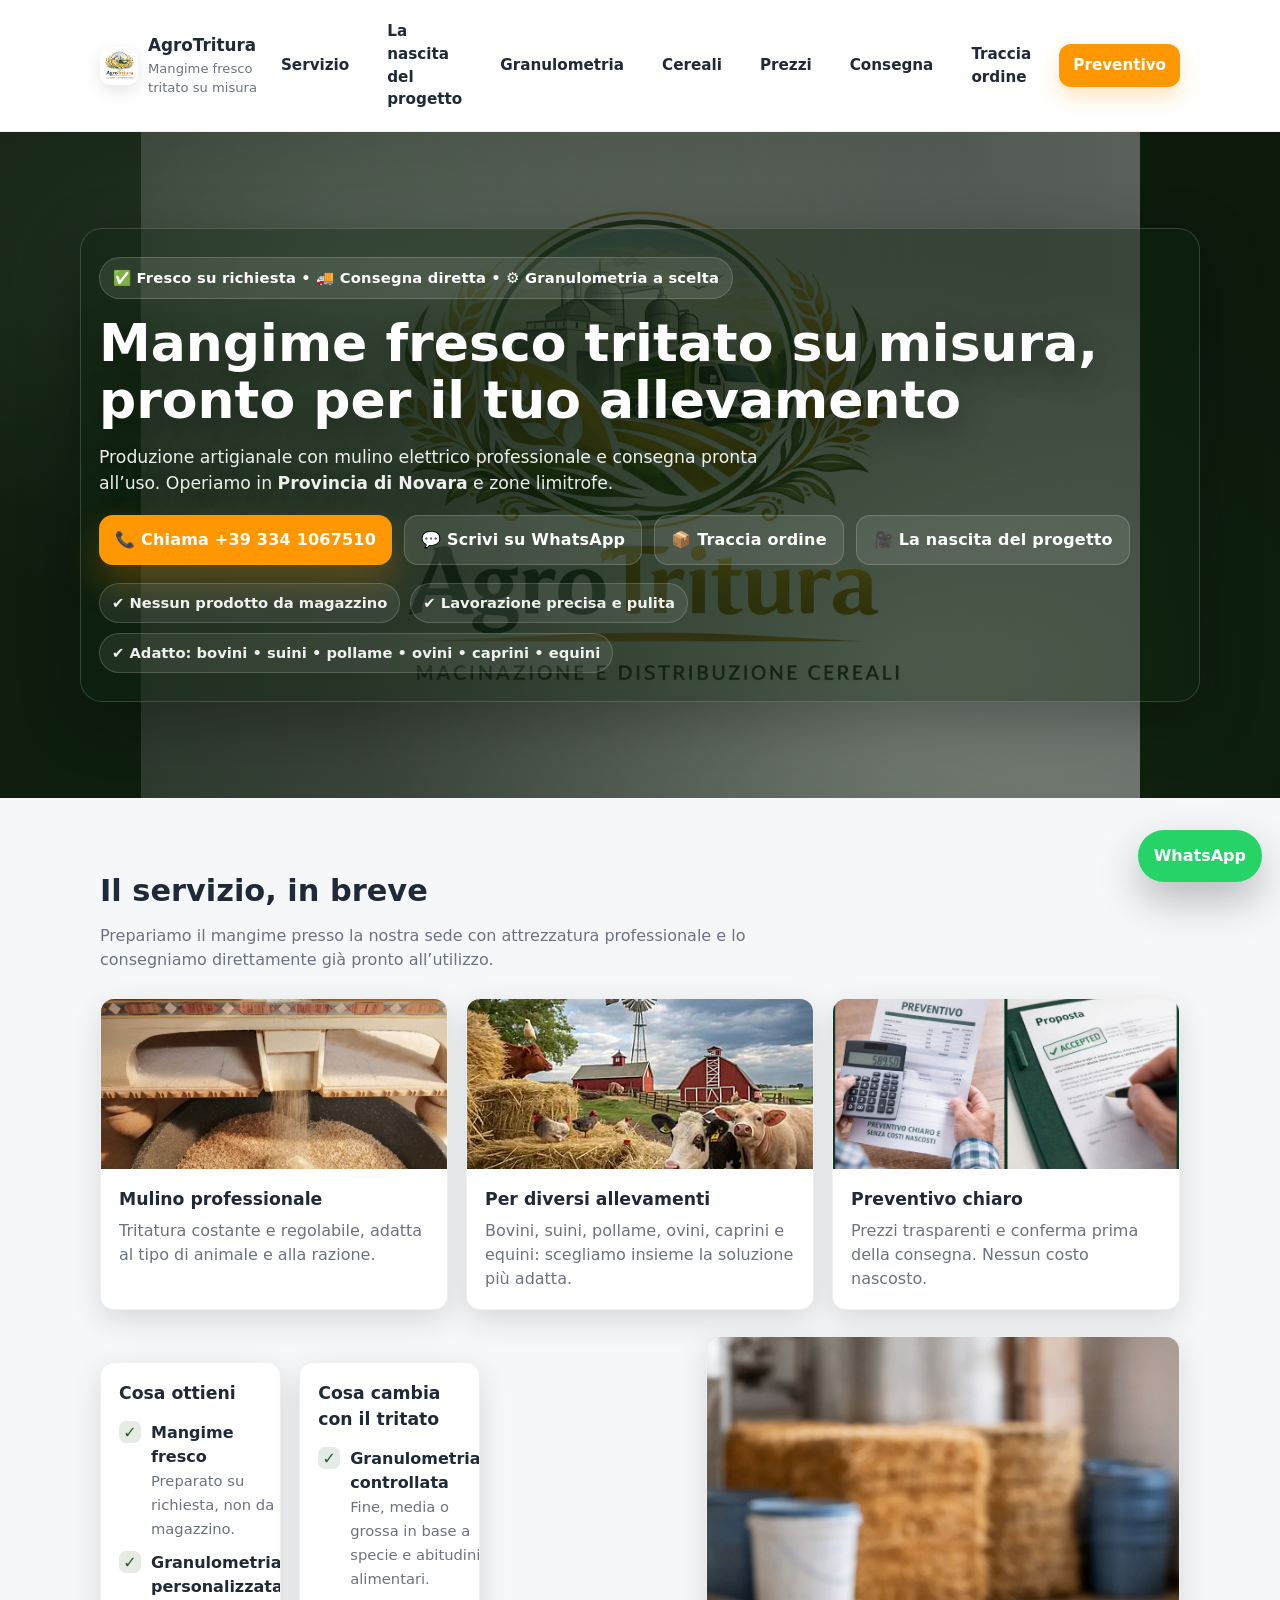
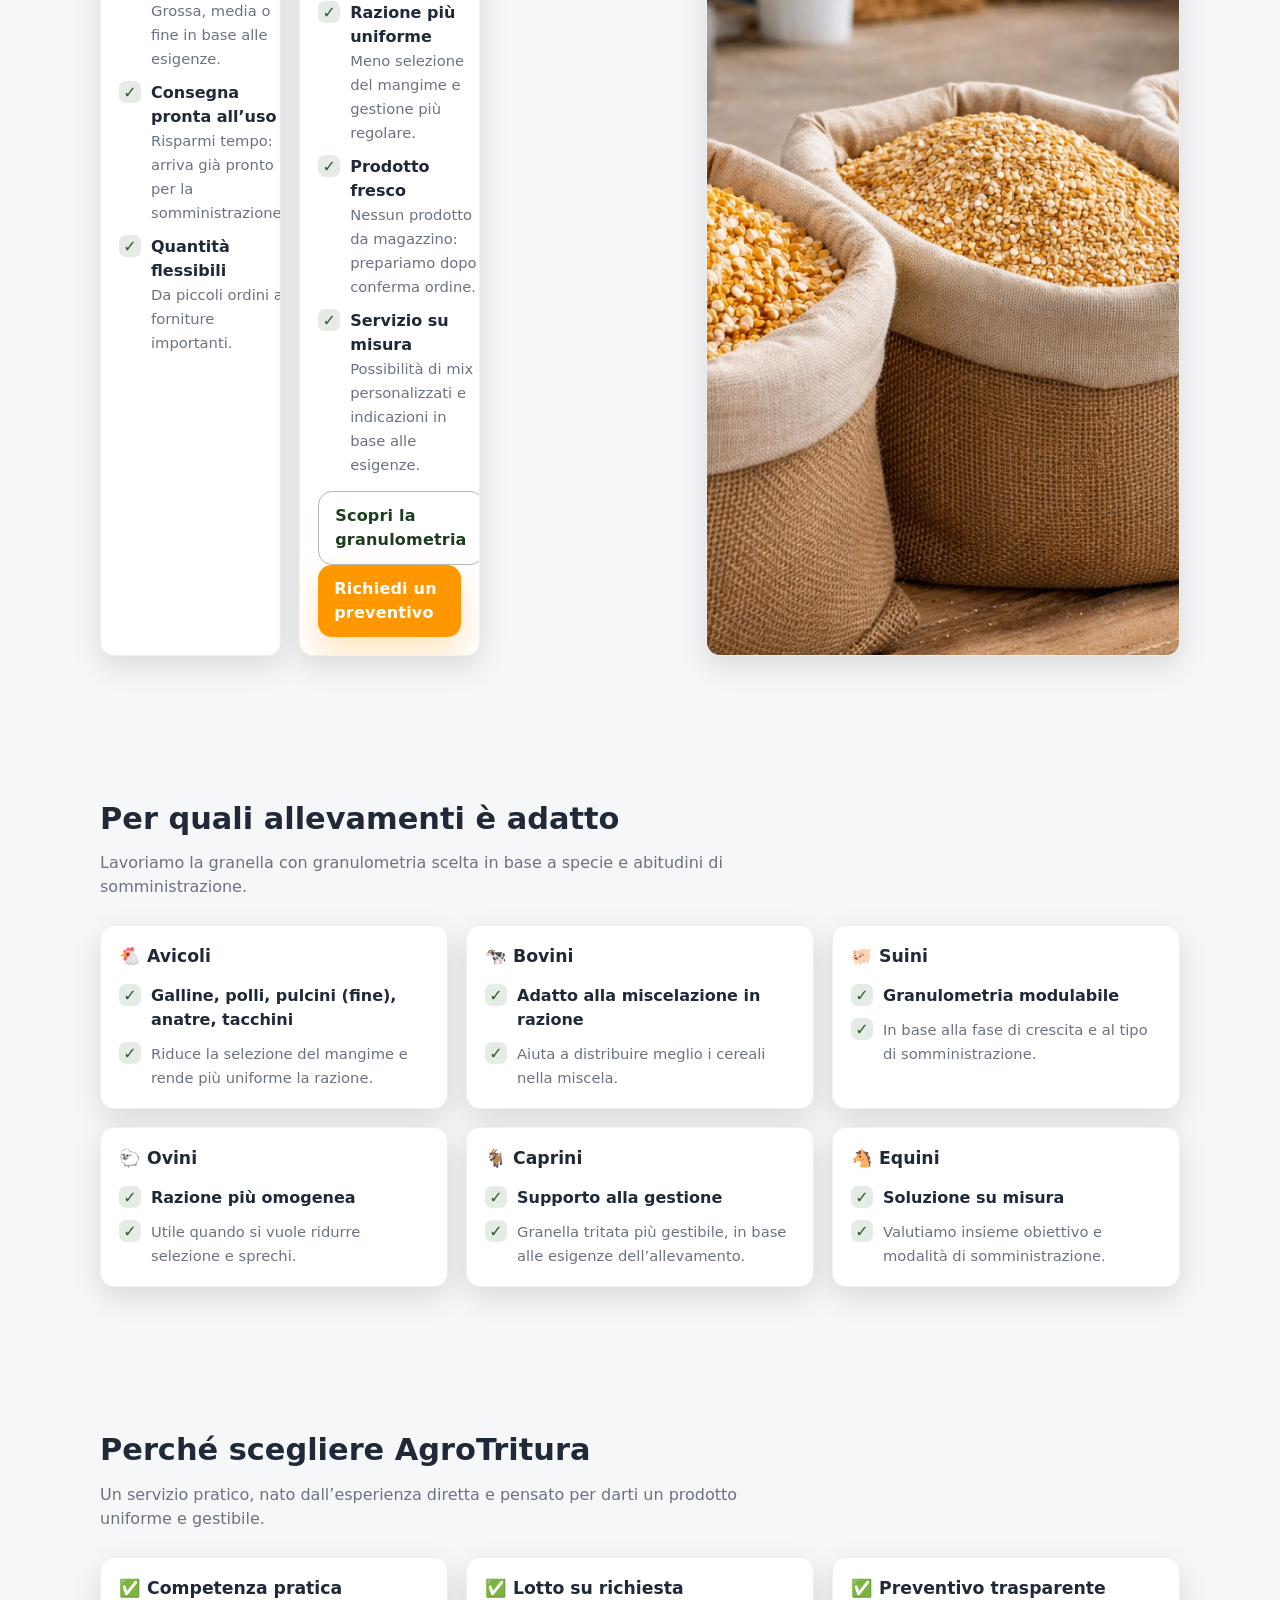
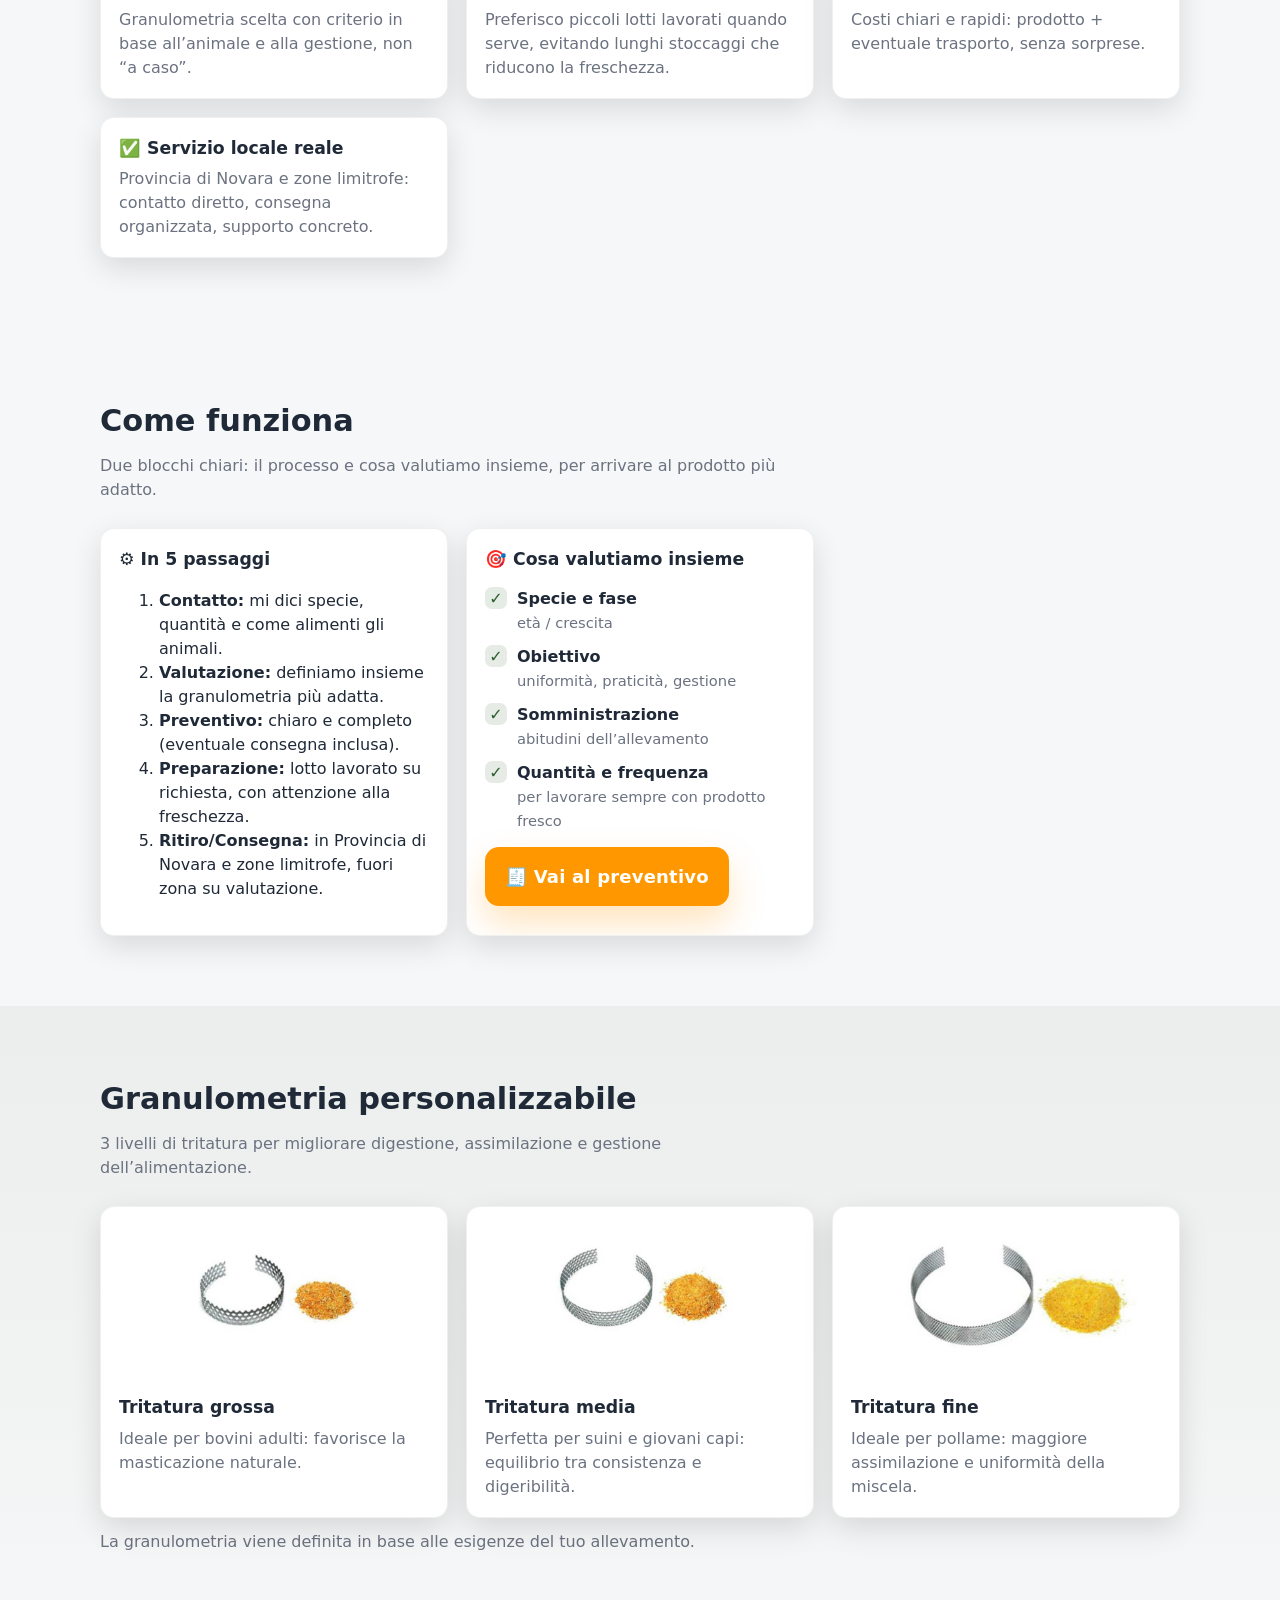
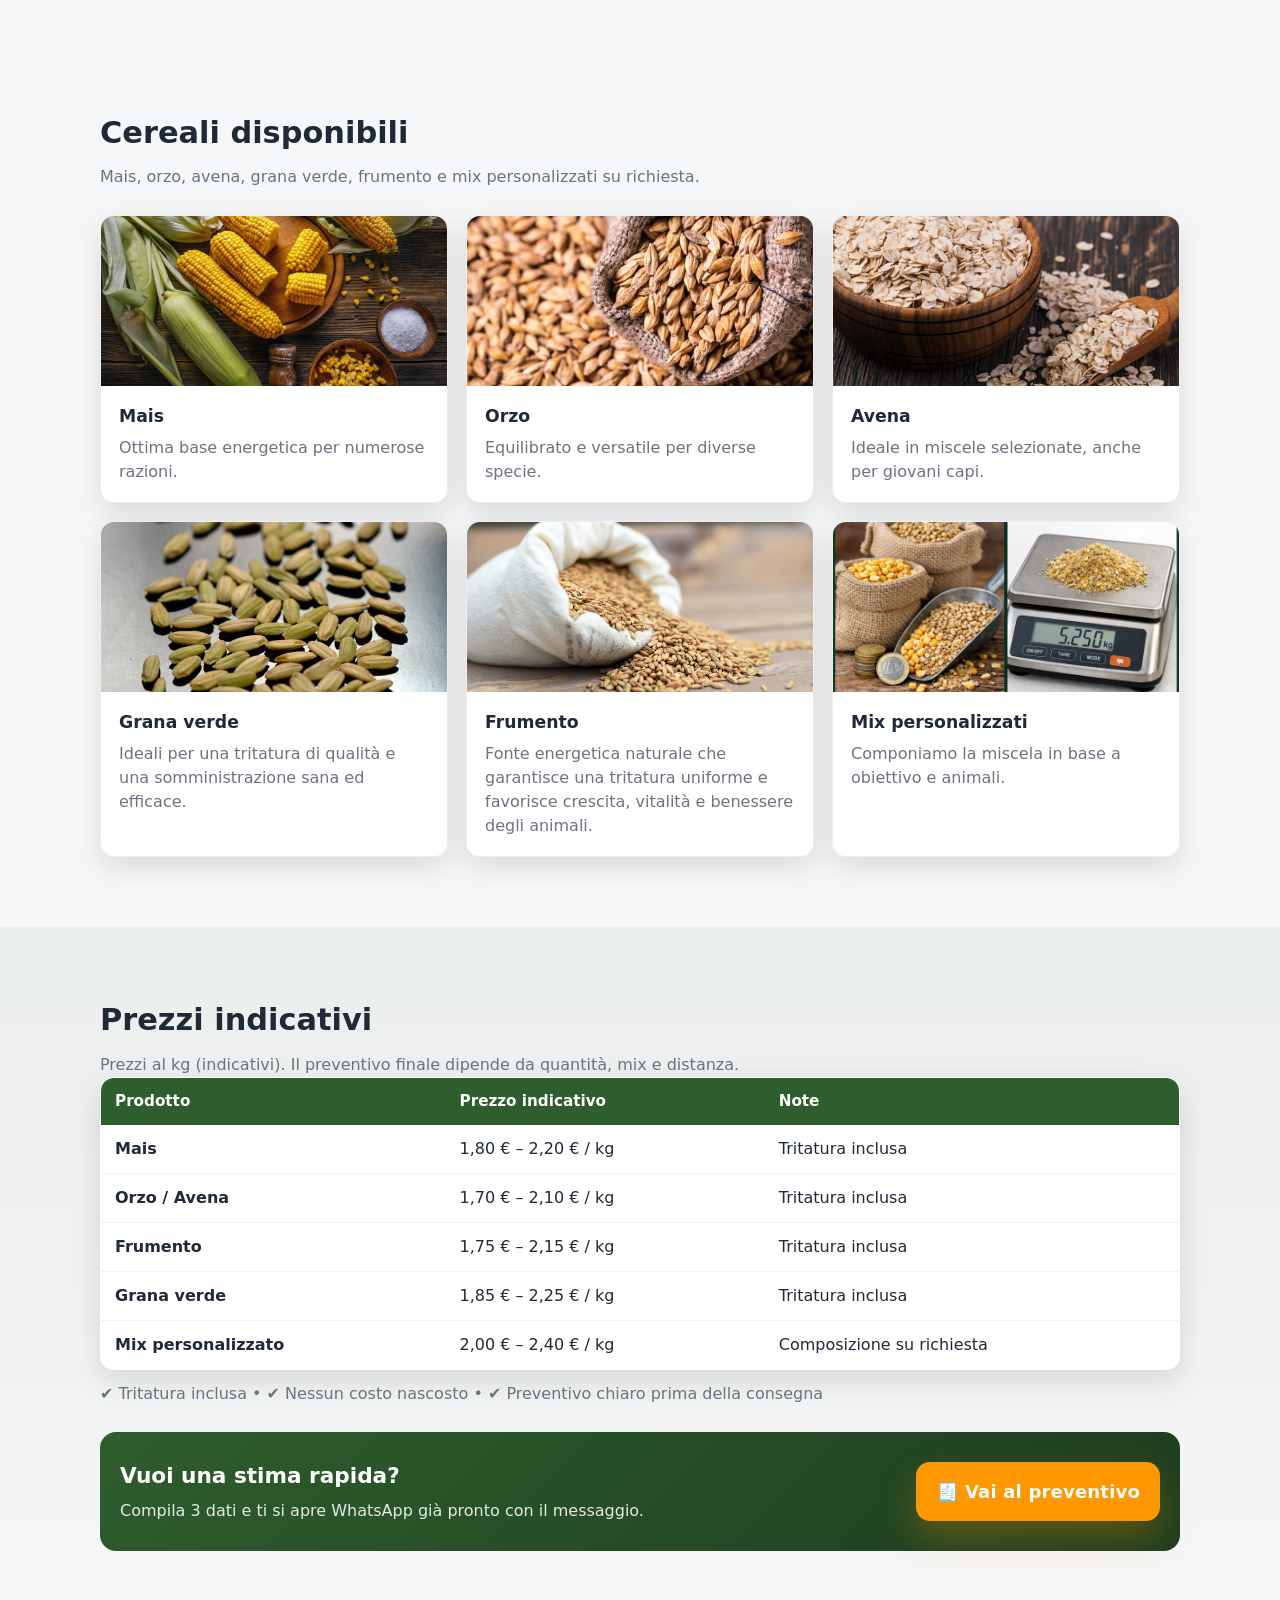
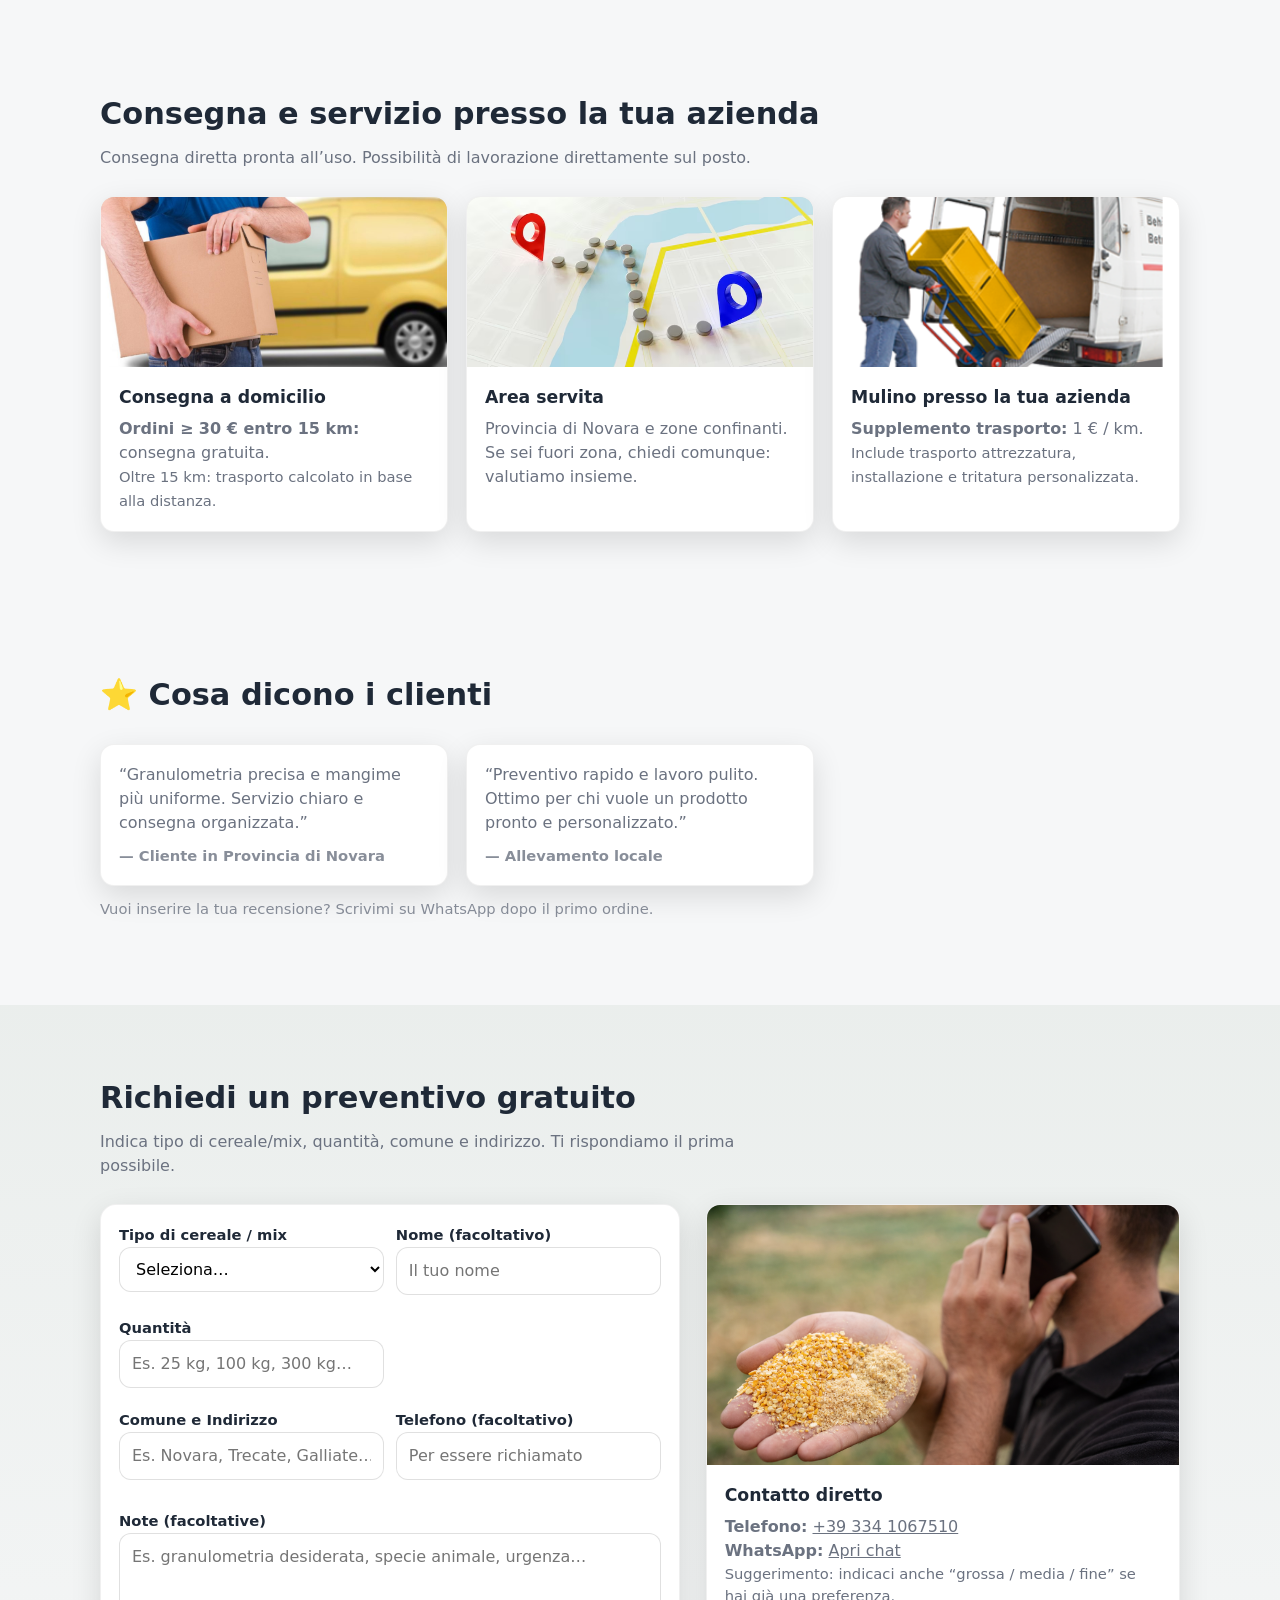
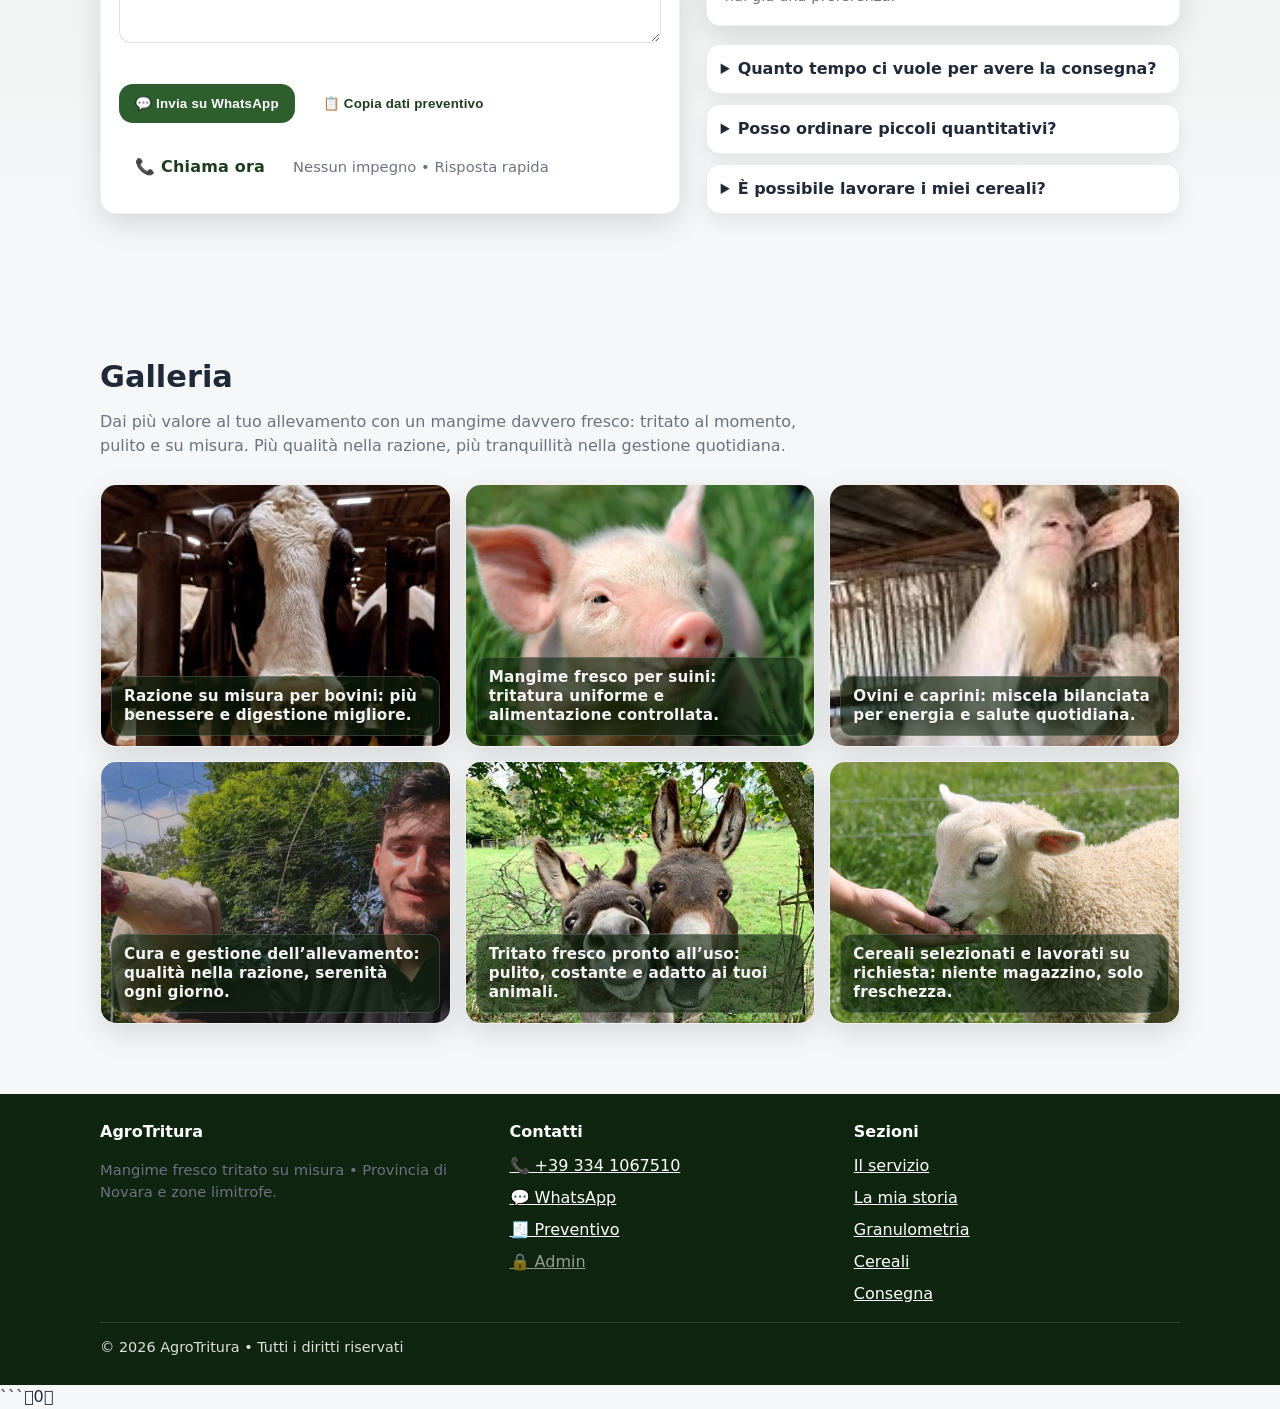
==== commit 50b82ff7: "Update index.html" ====
--- a/index.html
+++ b/index.html
@@ -3,7 +3,7 @@
 <html lang="it">
 <head>
 <meta charset="utf-8"/>
-<meta content="width=device-width, initial-scale=1.0" name="viewport"/>
+<meta name="viewport" content="width=device-width, initial-scale=1, viewport-fit=cover">
 <title>AgroTritura | Mangime fresco tritato su misura</title>
 <meta content="Produzione e consegna di mangime fresco tritato su misura. Mulino professionale con granulometria personalizzabile. Provincia di Novara e zone limitrofe." name="description"/>
 <meta content="#2e5d2e" name="theme-color"/>
@@ -24,7 +24,8 @@
 
       <nav aria-label="Menu principale" class="menu">
         <a href="#servizio">Servizio</a>
-<a href="#granulometria">Granulometria</a>
+        <a href="perche-tritato.html">La nascita del progetto</a>
+        <a href="#granulometria">Granulometria</a>
         <a href="#cereali">Cereali</a>
         <a href="#prezzi">Prezzi</a>
         <a href="#consegna">Consegna</a>
@@ -41,7 +42,7 @@
 
     <div class="mobilePanel" data-mobile-panel="">
       <a href="#servizio">Servizio</a>
-<a href="perche-tritato.html">Approfondisci</a>
+      <a href="perche-tritato.html">La nascita del progetto</a>
       <a href="#granulometria">Granulometria</a>
       <a href="#cereali">Cereali</a>
       <a href="#prezzi">Prezzi</a>
@@ -65,7 +66,8 @@
       <a class="btn primary" href="tel:+393341067510">📞 Chiama +39 334 1067510</a>
       <a class="btn ghost" href="https://wa.me/393341067510" rel="noopener" target="_blank">💬 Scrivi su WhatsApp</a>
       <a class="btn ghost" href="ordine.html">📦 Traccia ordine</a>
-      </div>
+      <a class="btn ghost" href="perche-tritato.html">🎥 La nascita del progetto</a>
+    </div>
 
     <div aria-label="Punti di forza" class="badges">
       <span>✔ Nessun prodotto da magazzino</span>
--- a/css/style.css
+++ b/css/style.css
@@ -889,3 +889,69 @@
     display:flex !important;
   }
 }
+/* --- FIX ZOOM / LAYOUT MOBILE --- */
+html, body {
+  width: 100%;
+  max-width: 100%;
+  overflow-x: hidden;
+}
+
+* {
+  box-sizing: border-box;
+}
+
+img, video, iframe {
+  max-width: 100%;
+  height: auto;
+}
+
+/* Evita resize automatico testi su alcuni browser mobile */
+html {
+  -webkit-text-size-adjust: 100%;
+  text-size-adjust: 100%;
+}
+
+/* Blocca elementi che “sforano” lo schermo */
+.container, .section, .card, .sliderWrap, .gridScroll, .galleryScroll {
+  max-width: 100%;
+}
+@media (max-width: 900px) {
+  .gridScroll > * {
+    min-width: 88%;
+    max-width: 88%;
+  }
+}
+html, body {
+  width: 100%;
+  max-width: 100%;
+  overflow-x: hidden;
+}
+
+* { box-sizing: border-box; }
+
+img, video, iframe {
+  max-width: 100%;
+  height: auto;
+}
+
+html {
+  -webkit-text-size-adjust: 100%;
+  text-size-adjust: 100%;
+}
+.table {
+  width: 100%;
+  max-width: 100%;
+  overflow-x: auto;
+  display: block;
+}
+@media (max-width: 900px) {
+  .gridScroll, .galleryScroll {
+    overflow-x: auto;
+    -webkit-overflow-scrolling: touch;
+  }
+
+  .gridScroll > * {
+    min-width: 88%;
+    max-width: 88%;
+  }
+}
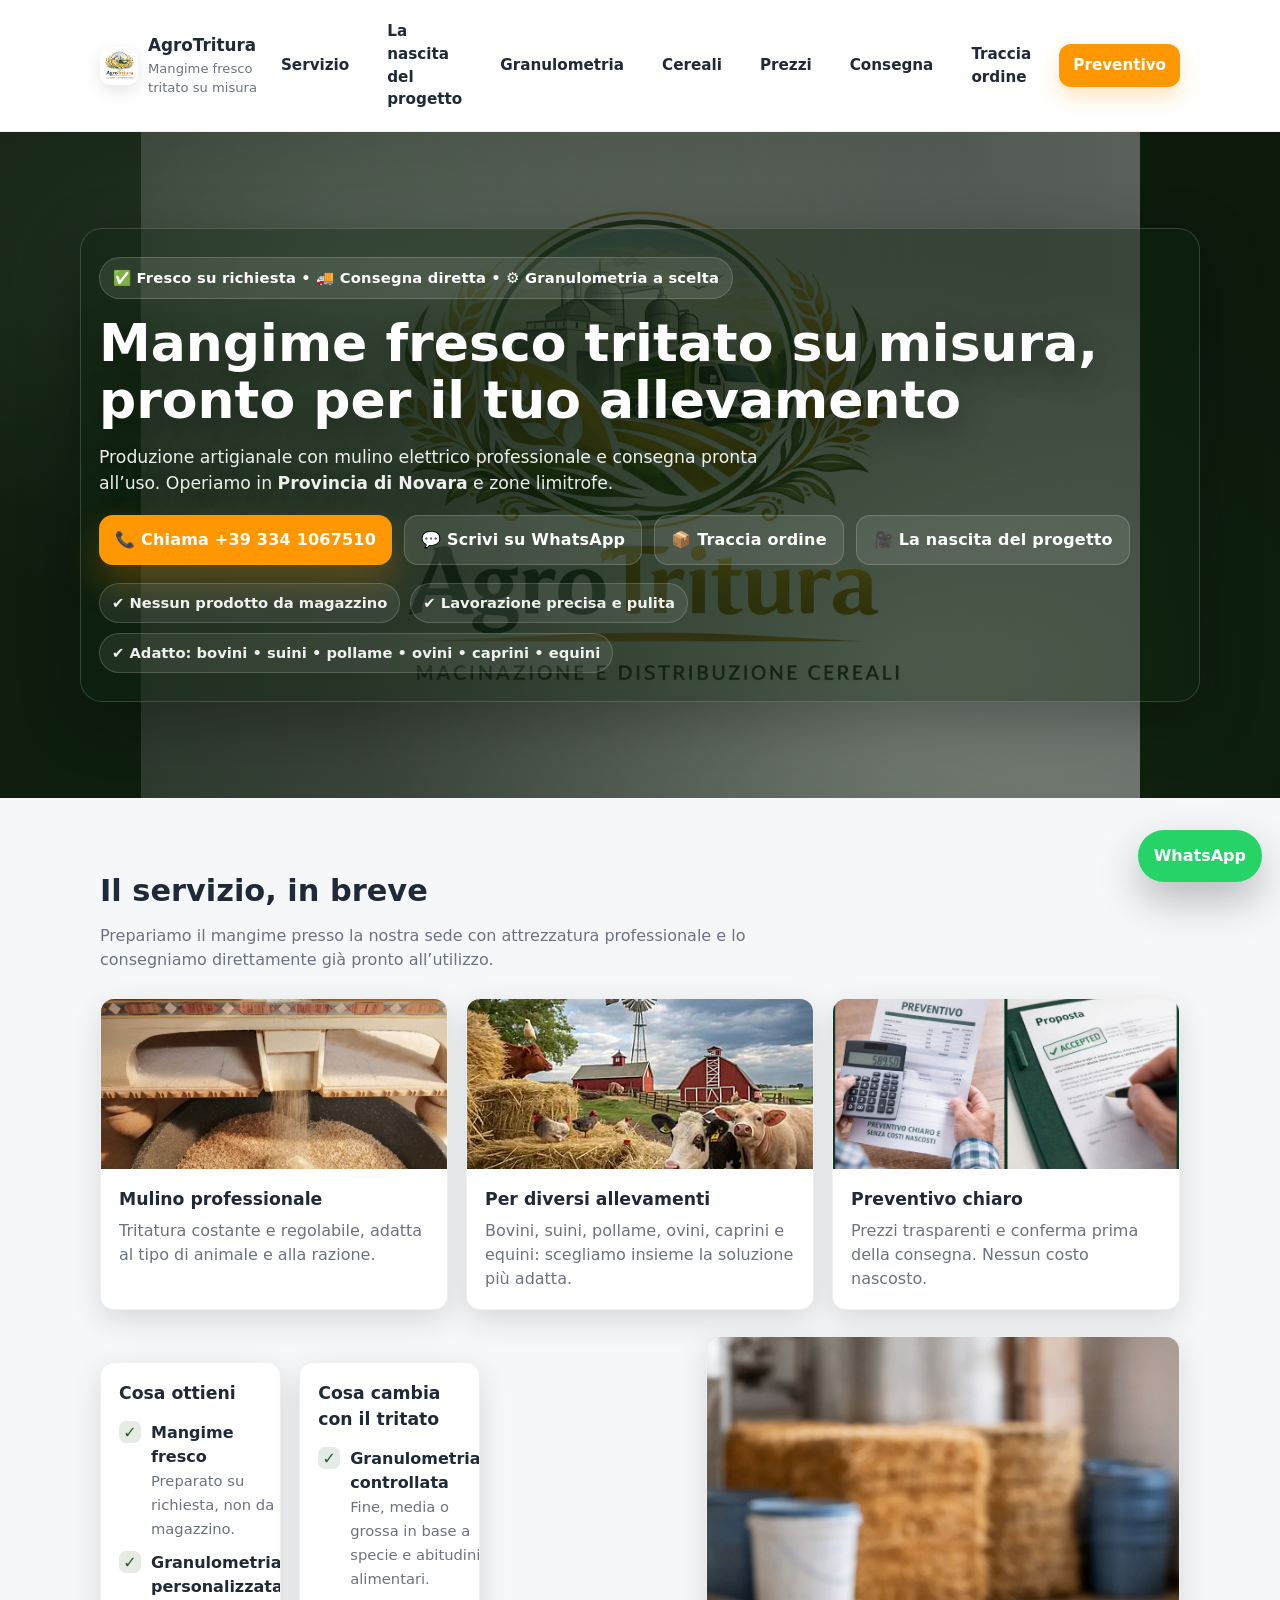
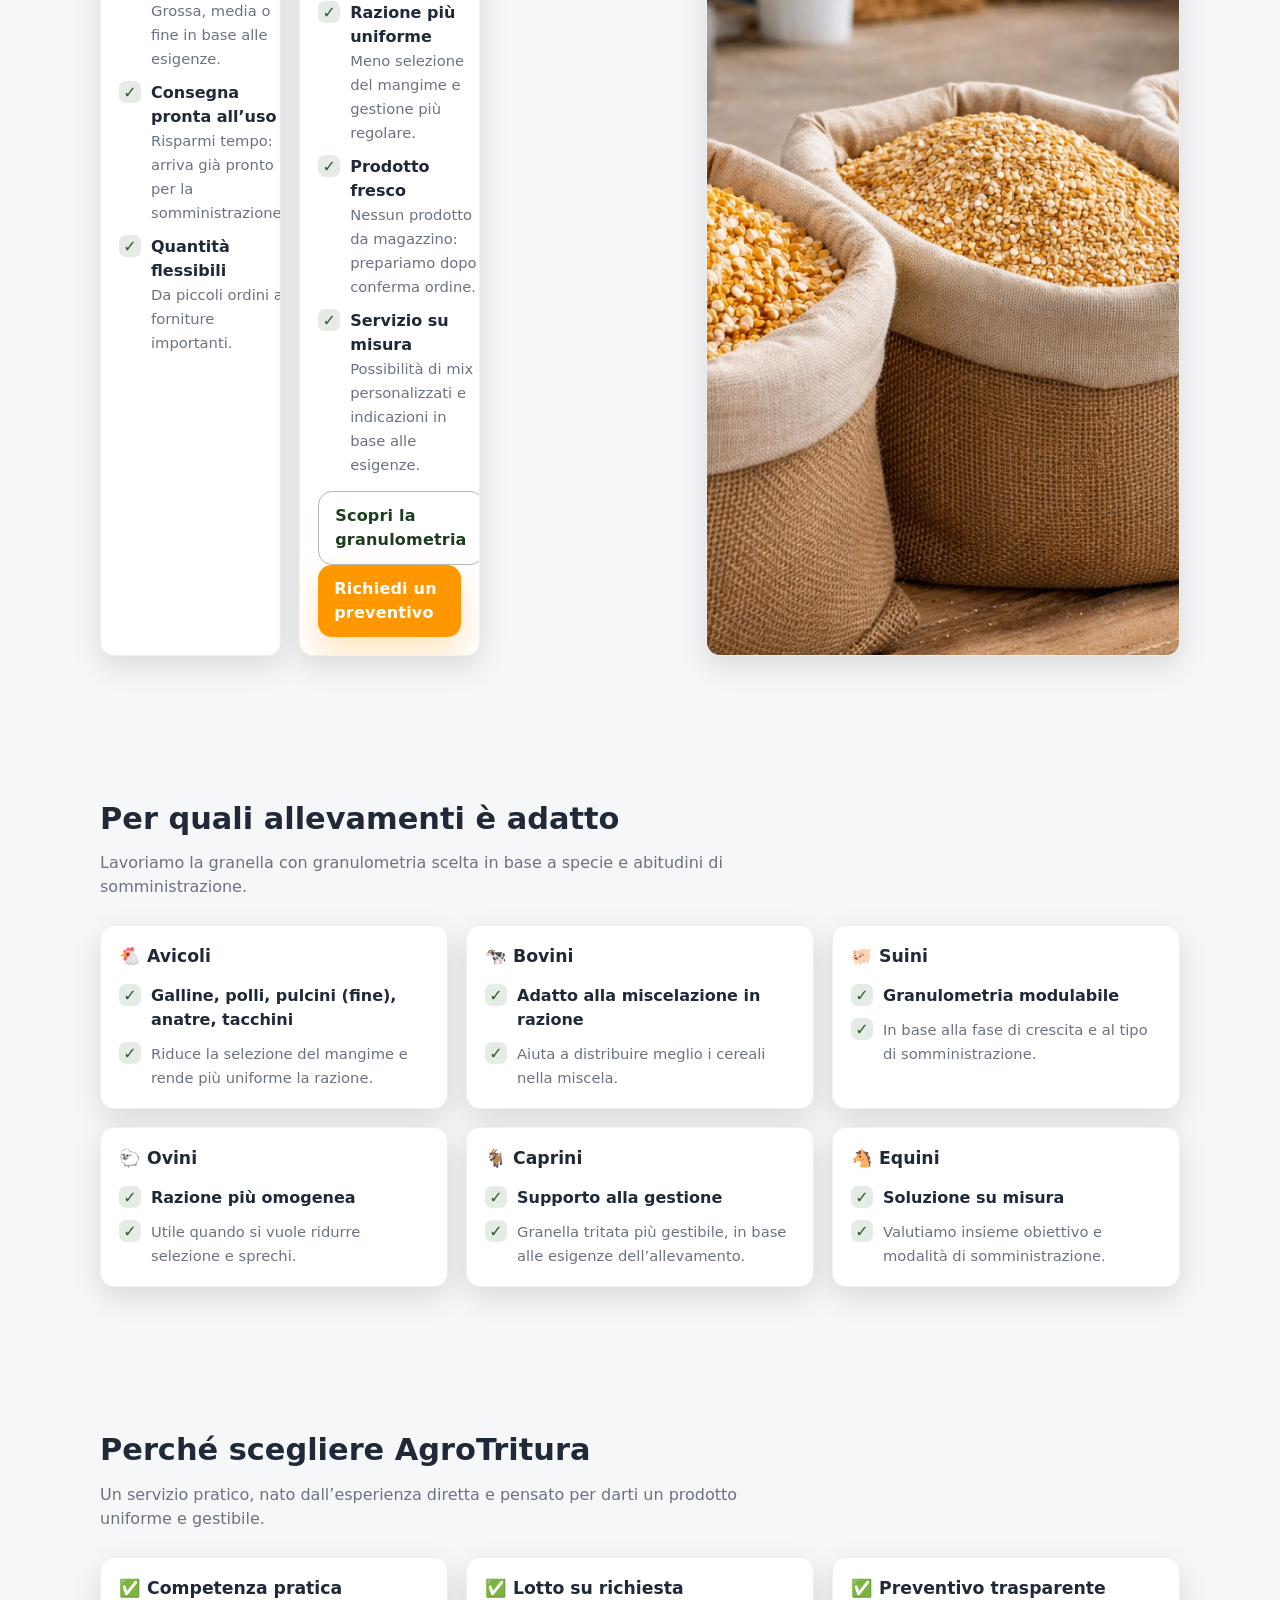
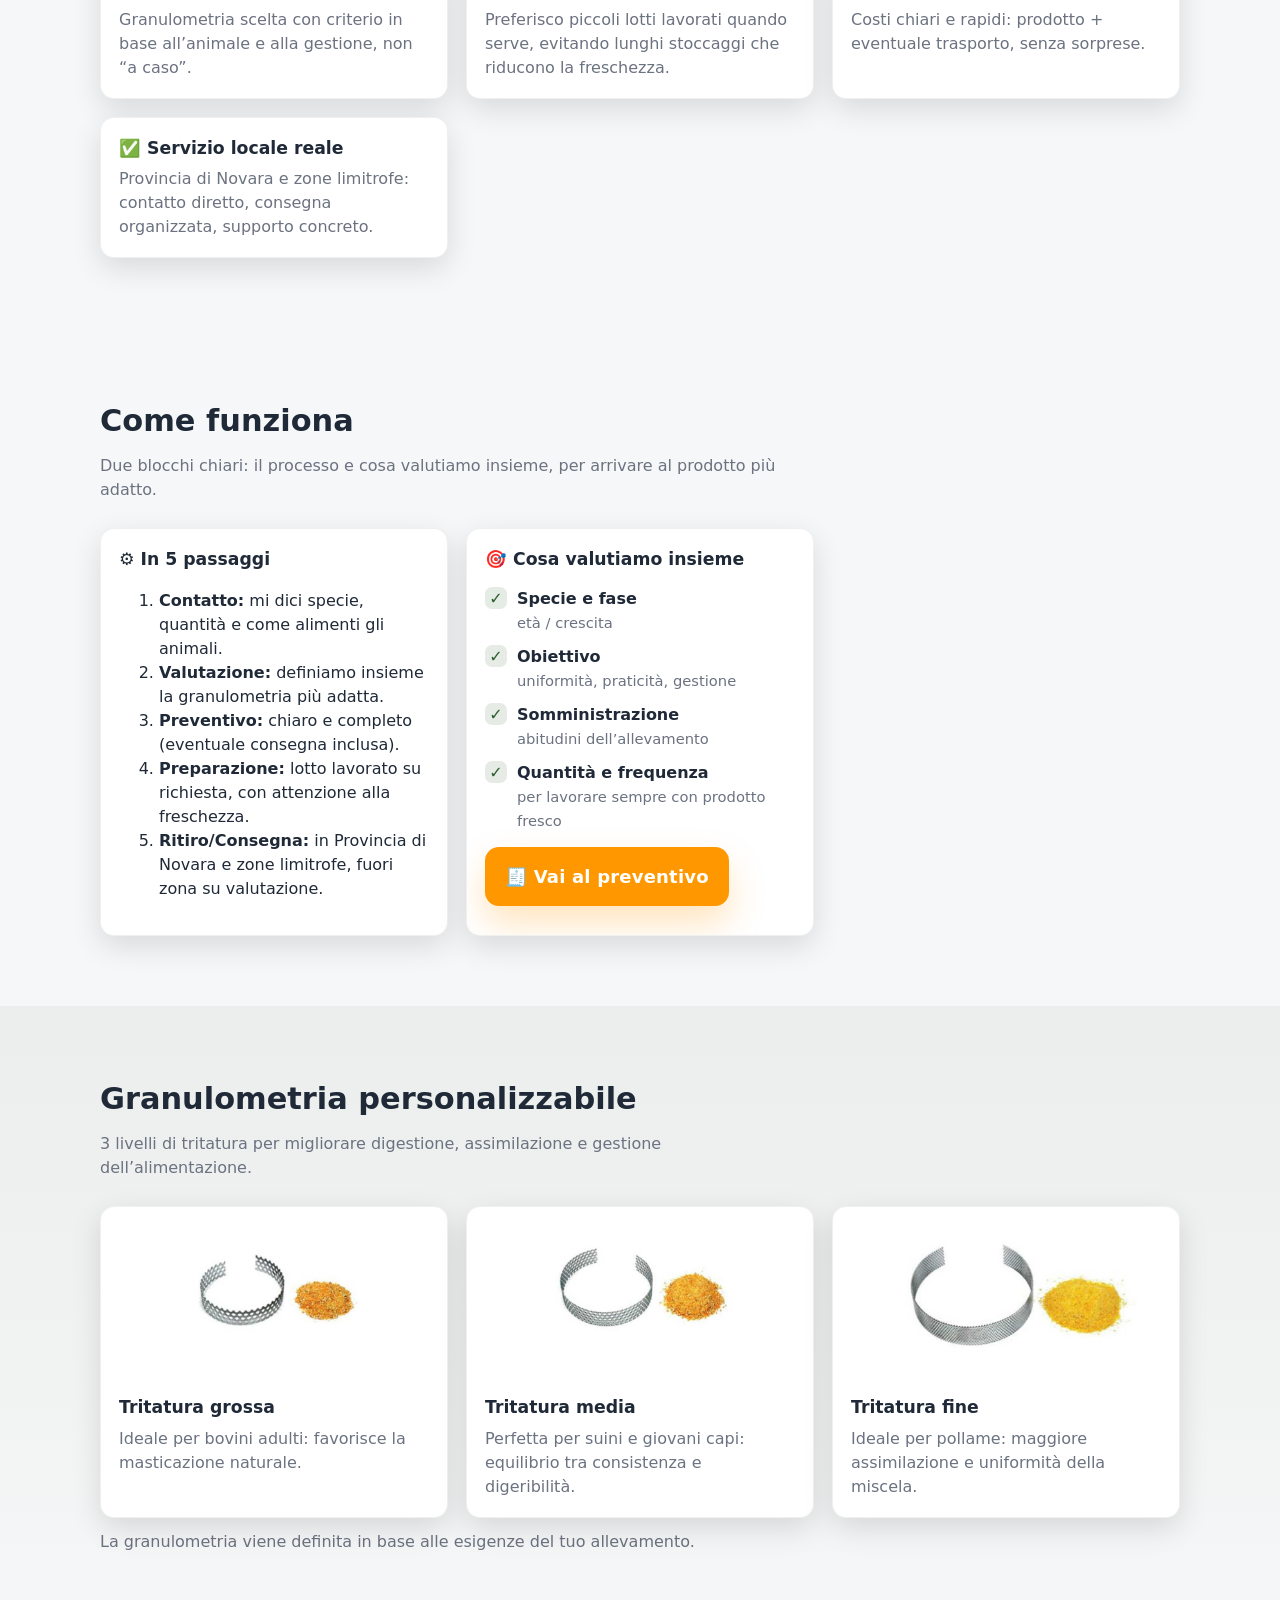
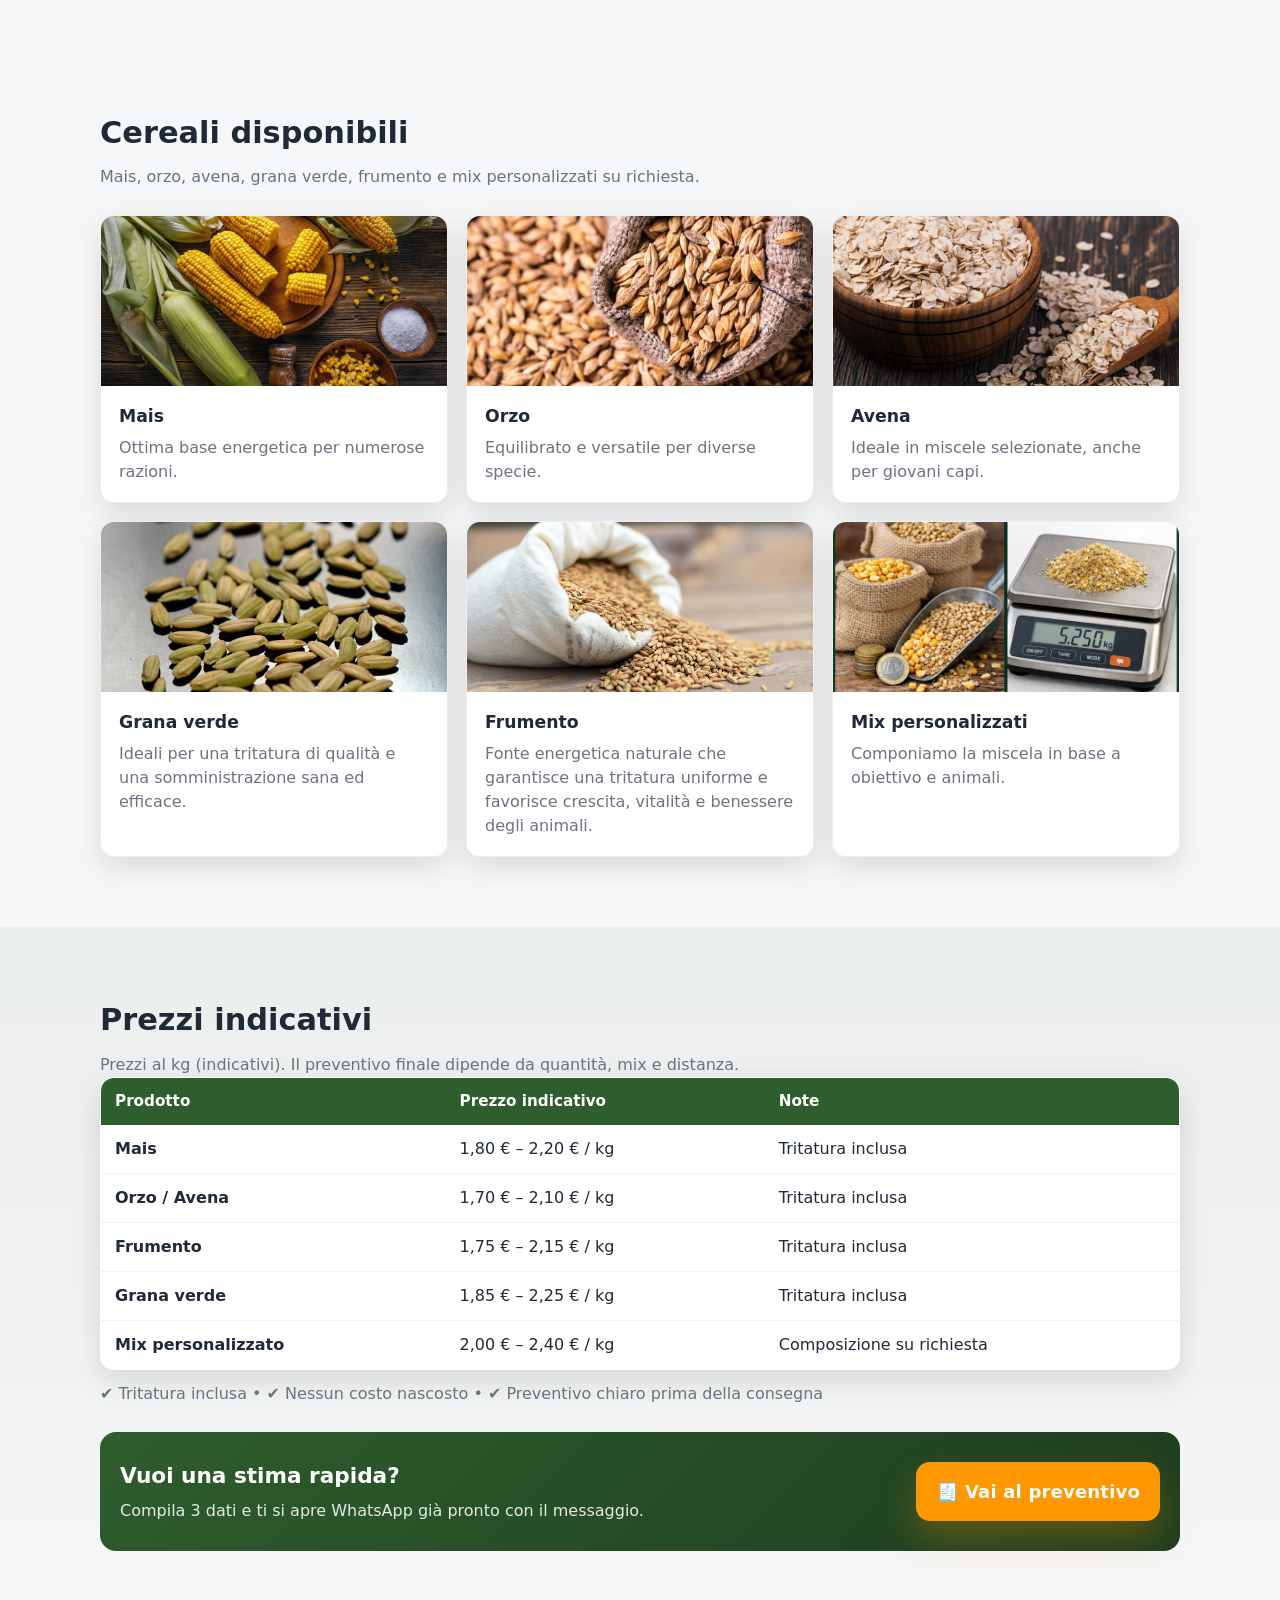
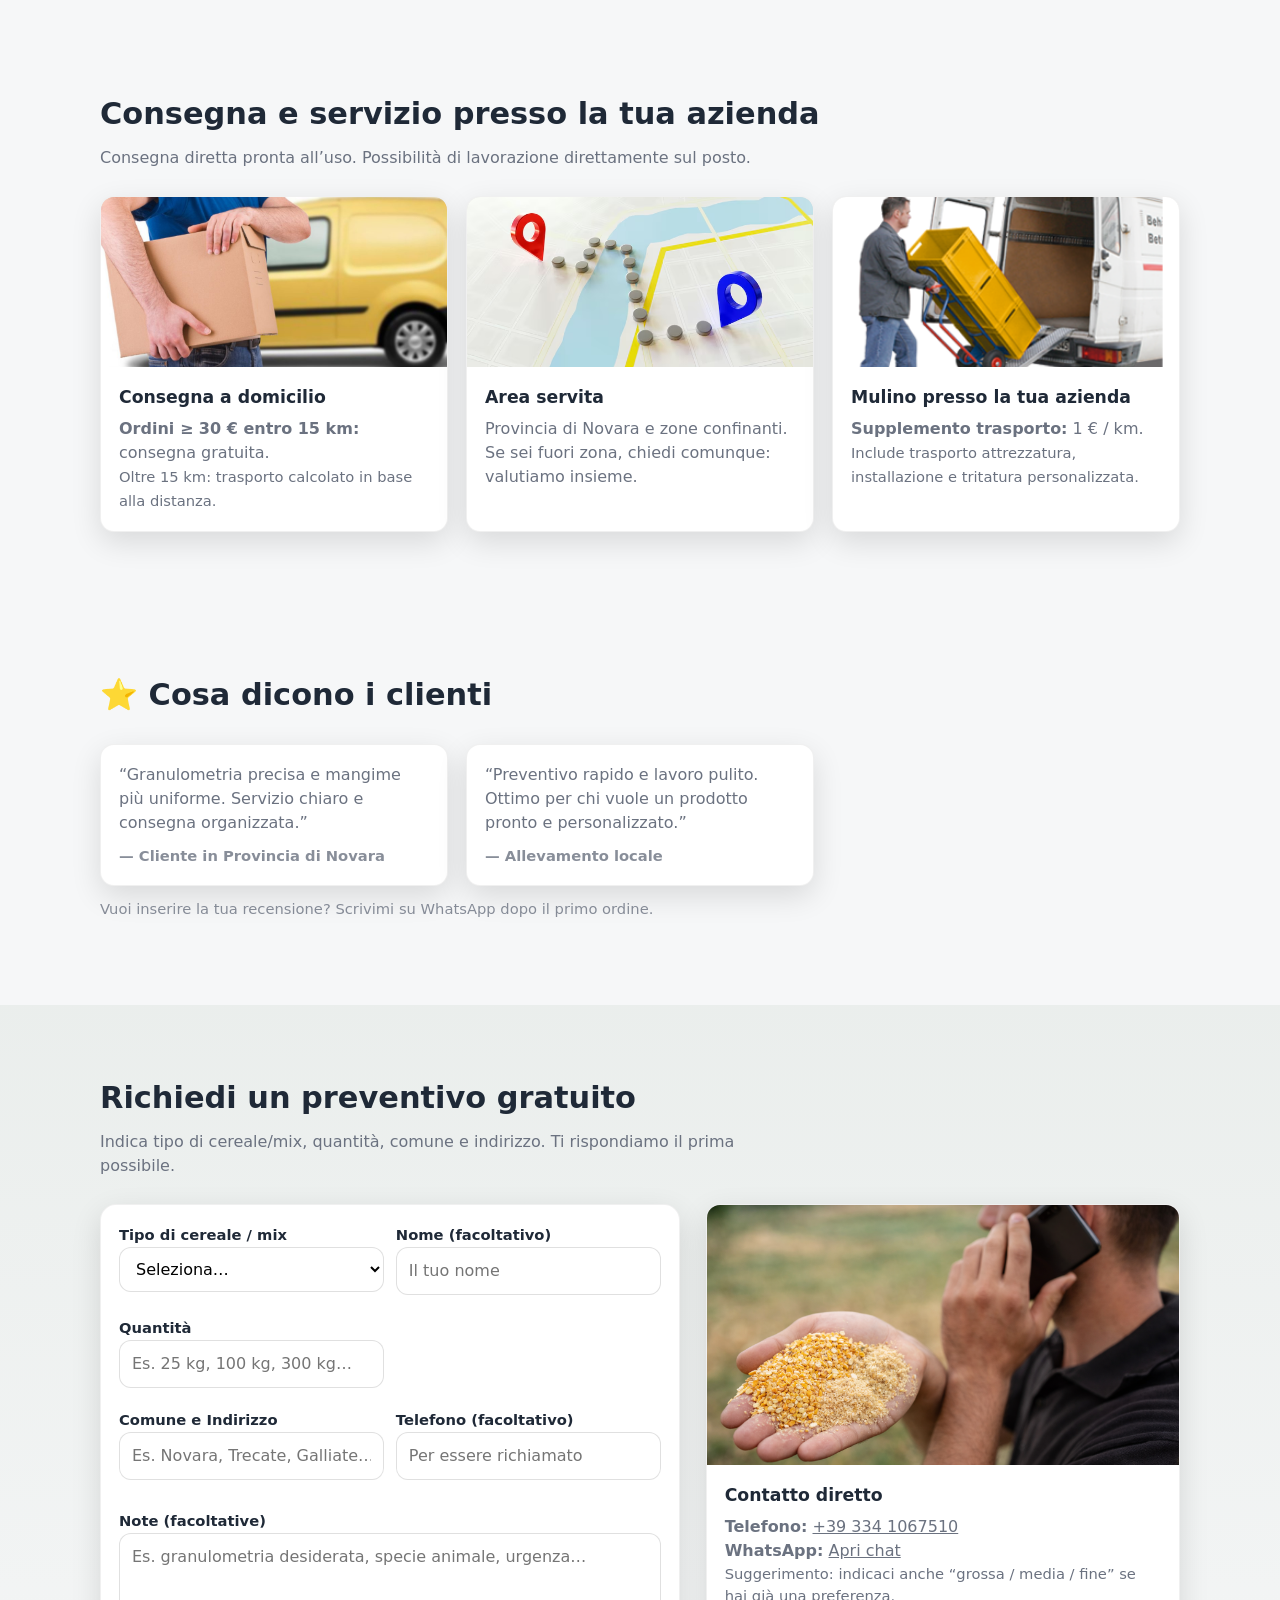
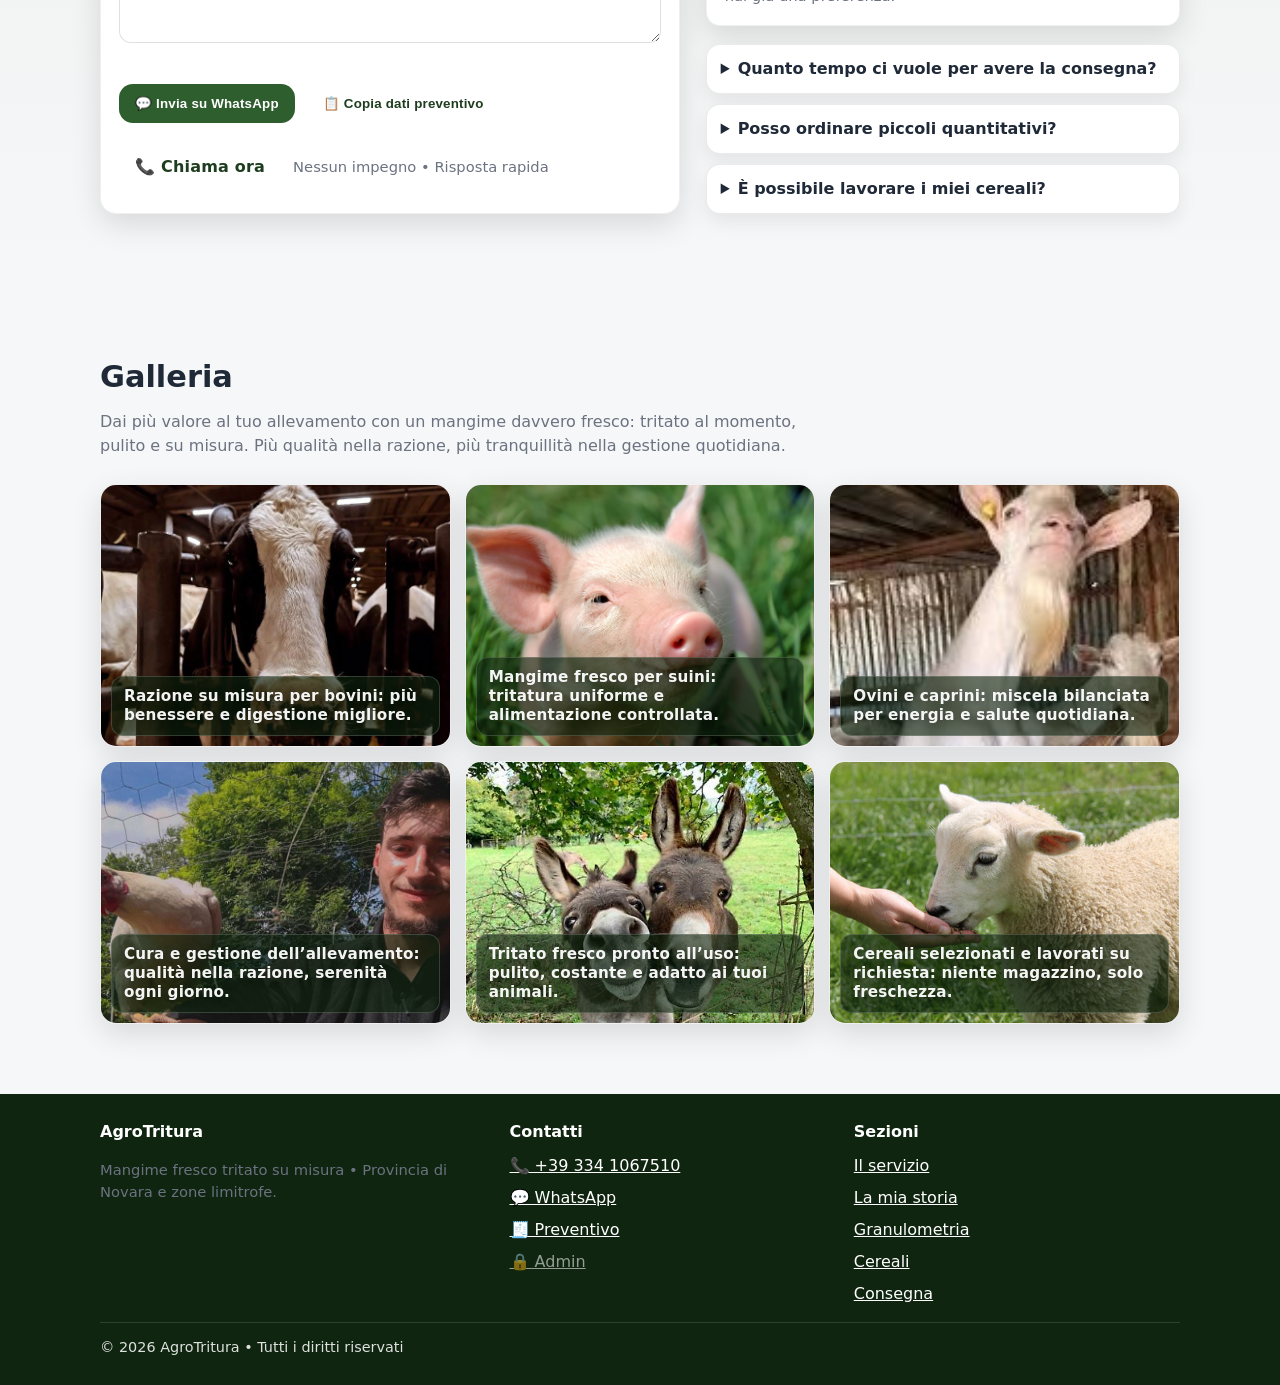
==== commit ac511afb: "Update index.html" ====
--- a/index.html
+++ b/index.html
@@ -66,7 +66,7 @@
       <a class="btn primary" href="tel:+393341067510">📞 Chiama +39 334 1067510</a>
       <a class="btn ghost" href="https://wa.me/393341067510" rel="noopener" target="_blank">💬 Scrivi su WhatsApp</a>
       <a class="btn ghost" href="ordine.html">📦 Traccia ordine</a>
-      <a class="btn ghost" href="perche-tritato.html">🎥 La nascita del progetto</a>
+      <a class="btn ghost" href="nascita-progetto.html">🎥 La nascita del progetto</a>
     </div>
 
     <div aria-label="Punti di forza" class="badges">
@@ -747,4 +747,3 @@
 <script src="js/main.js"></script>
 </body>
 </html>
-```0
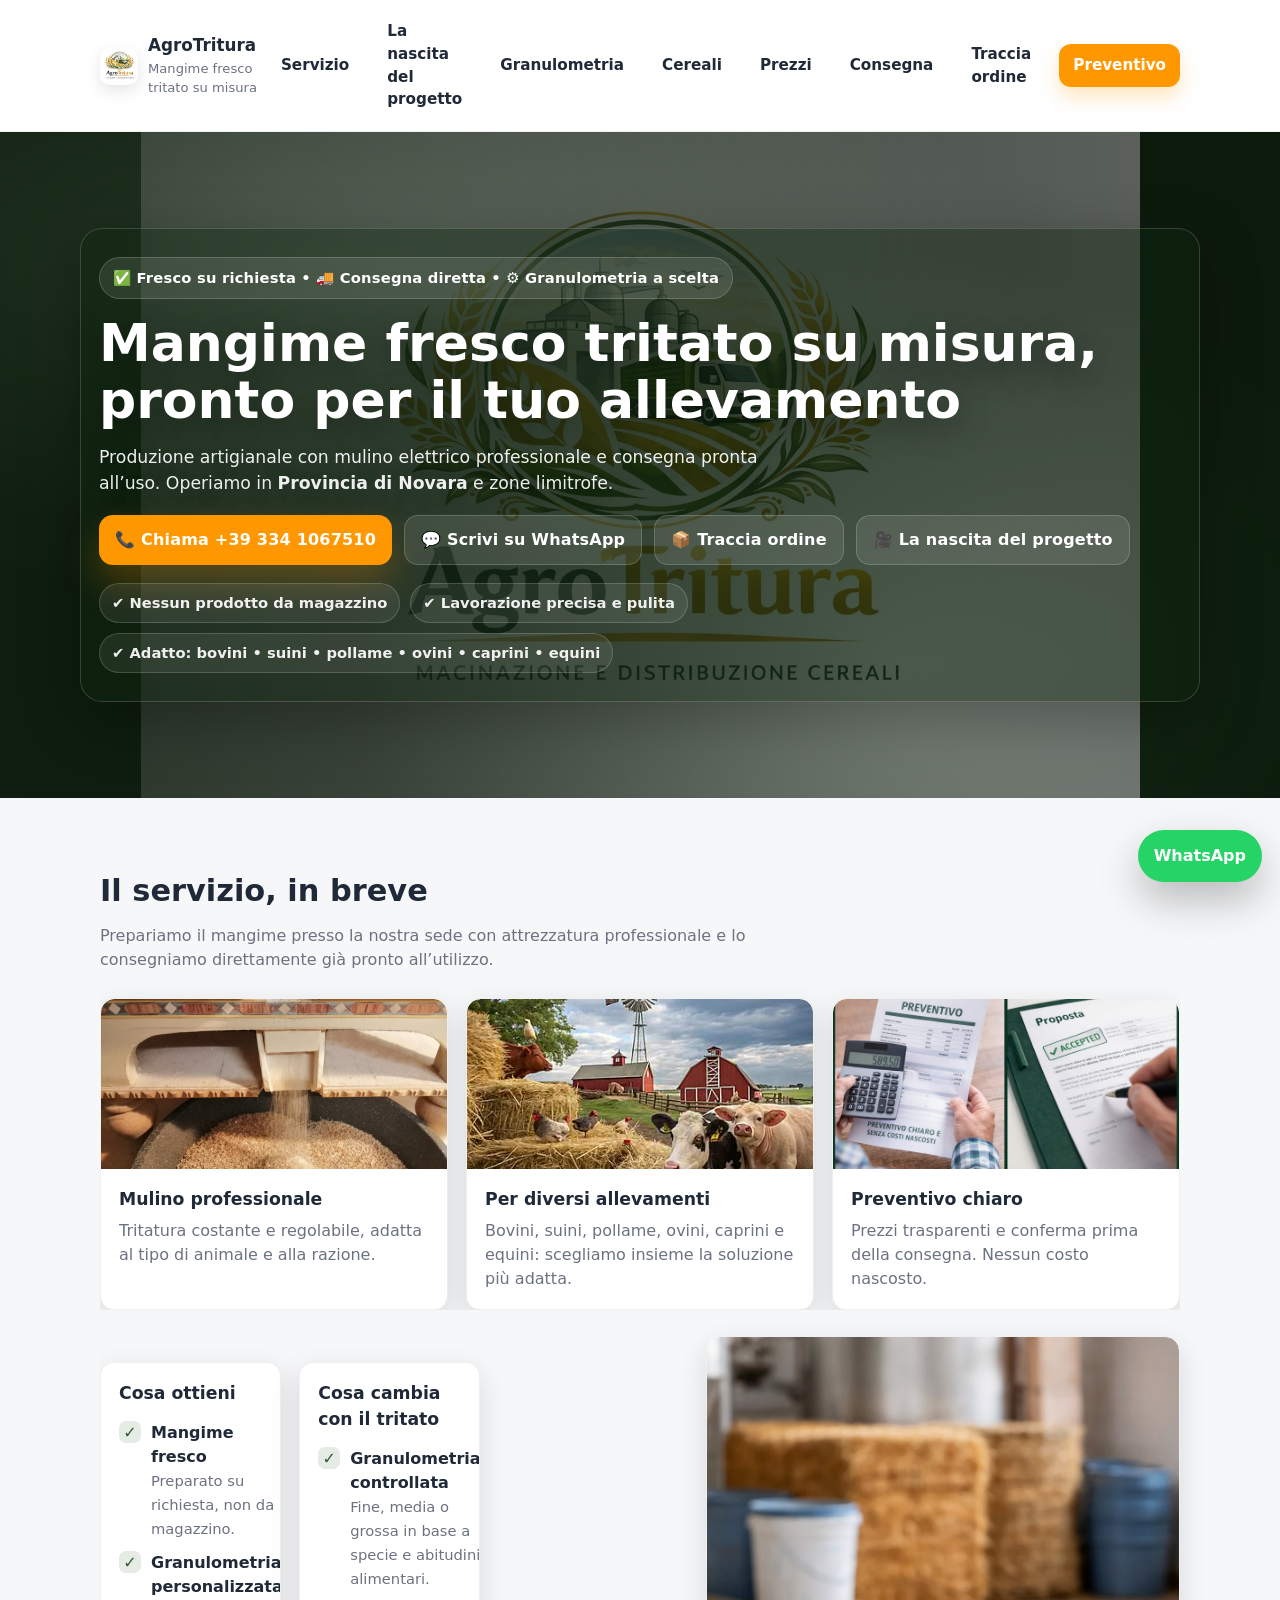
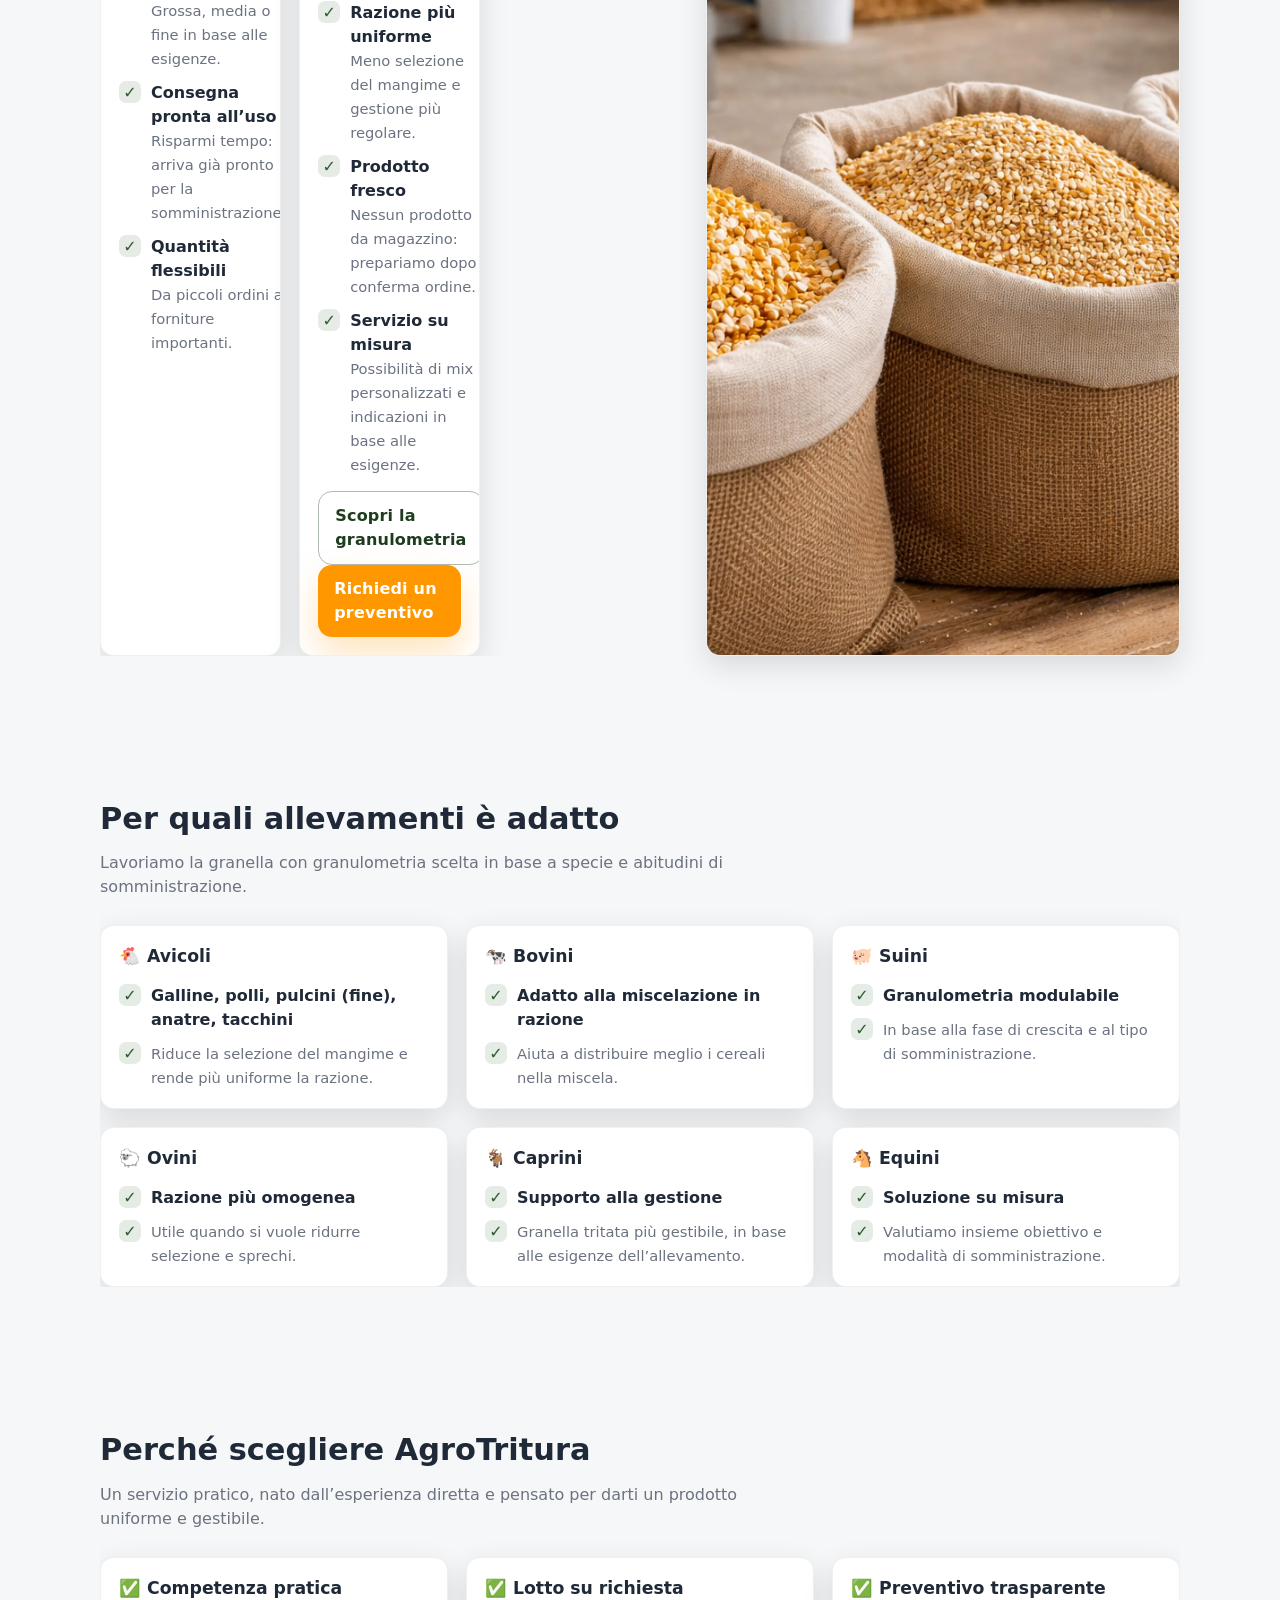
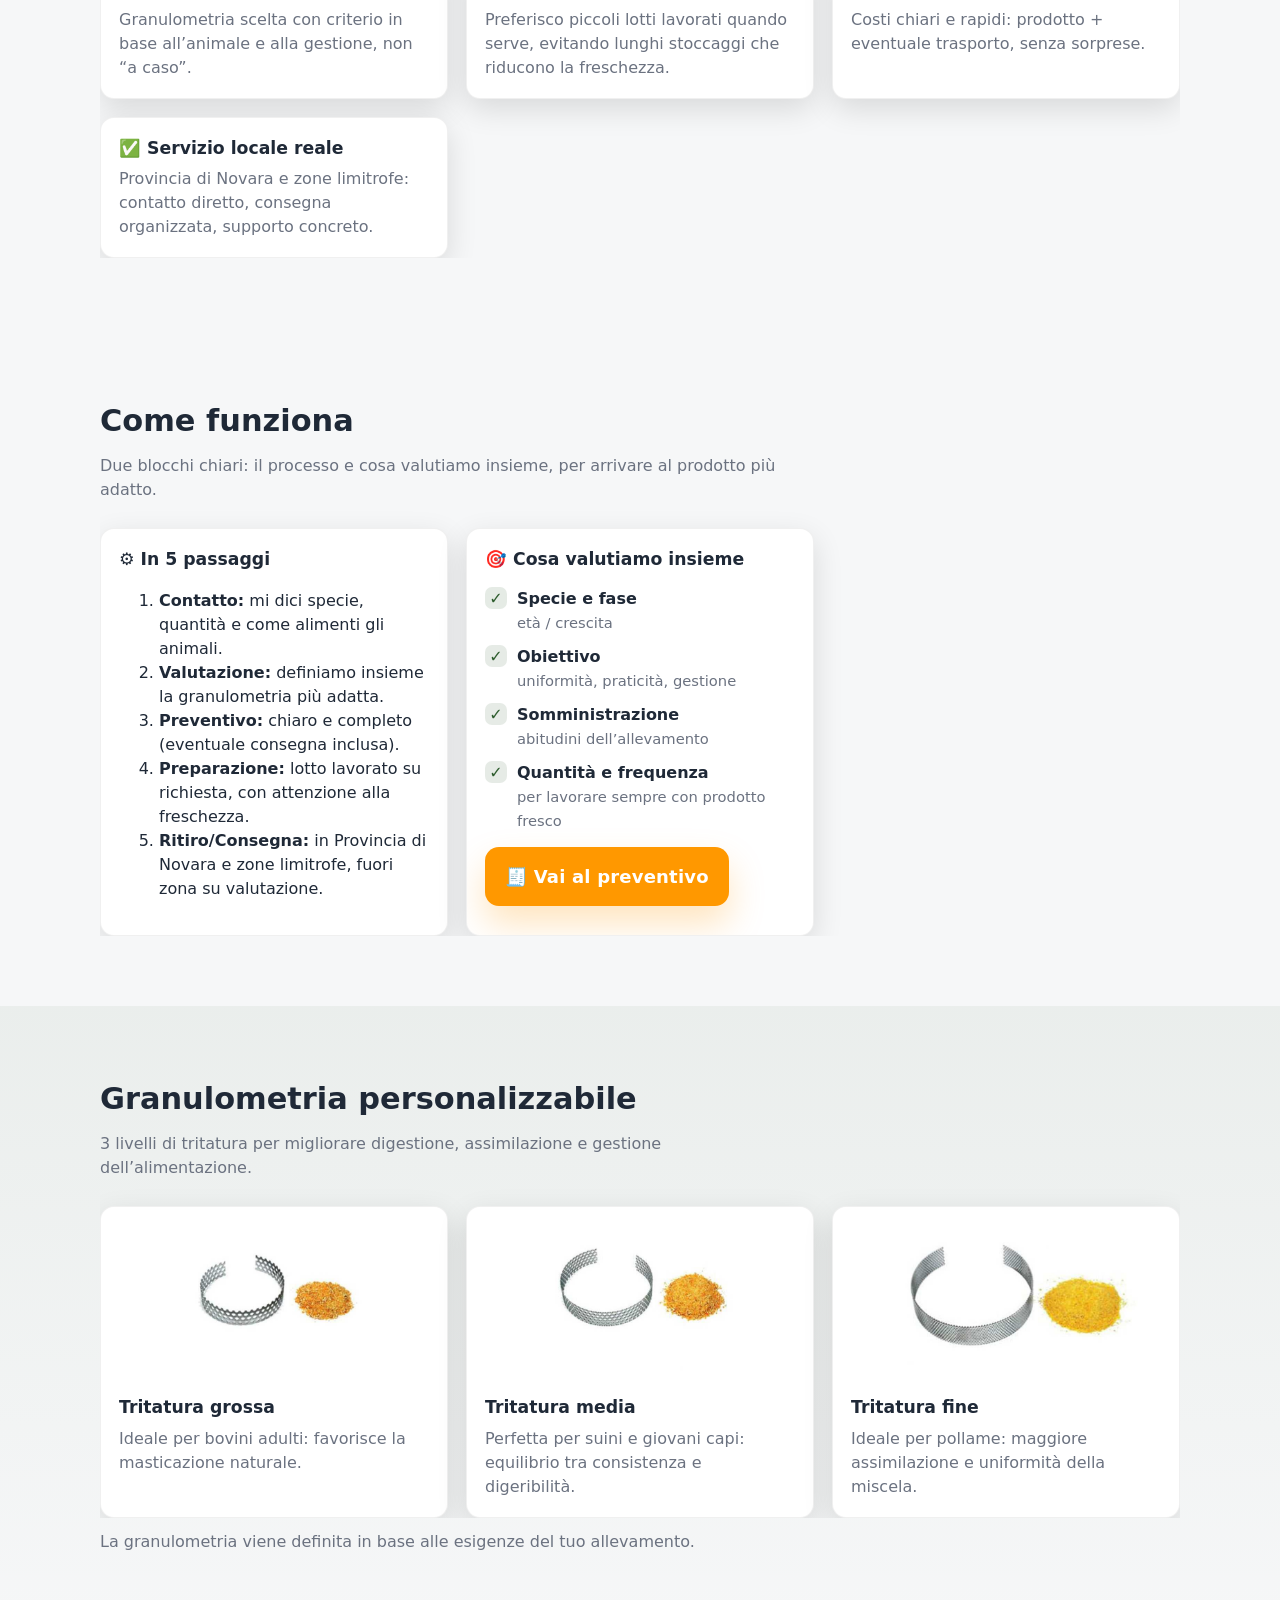
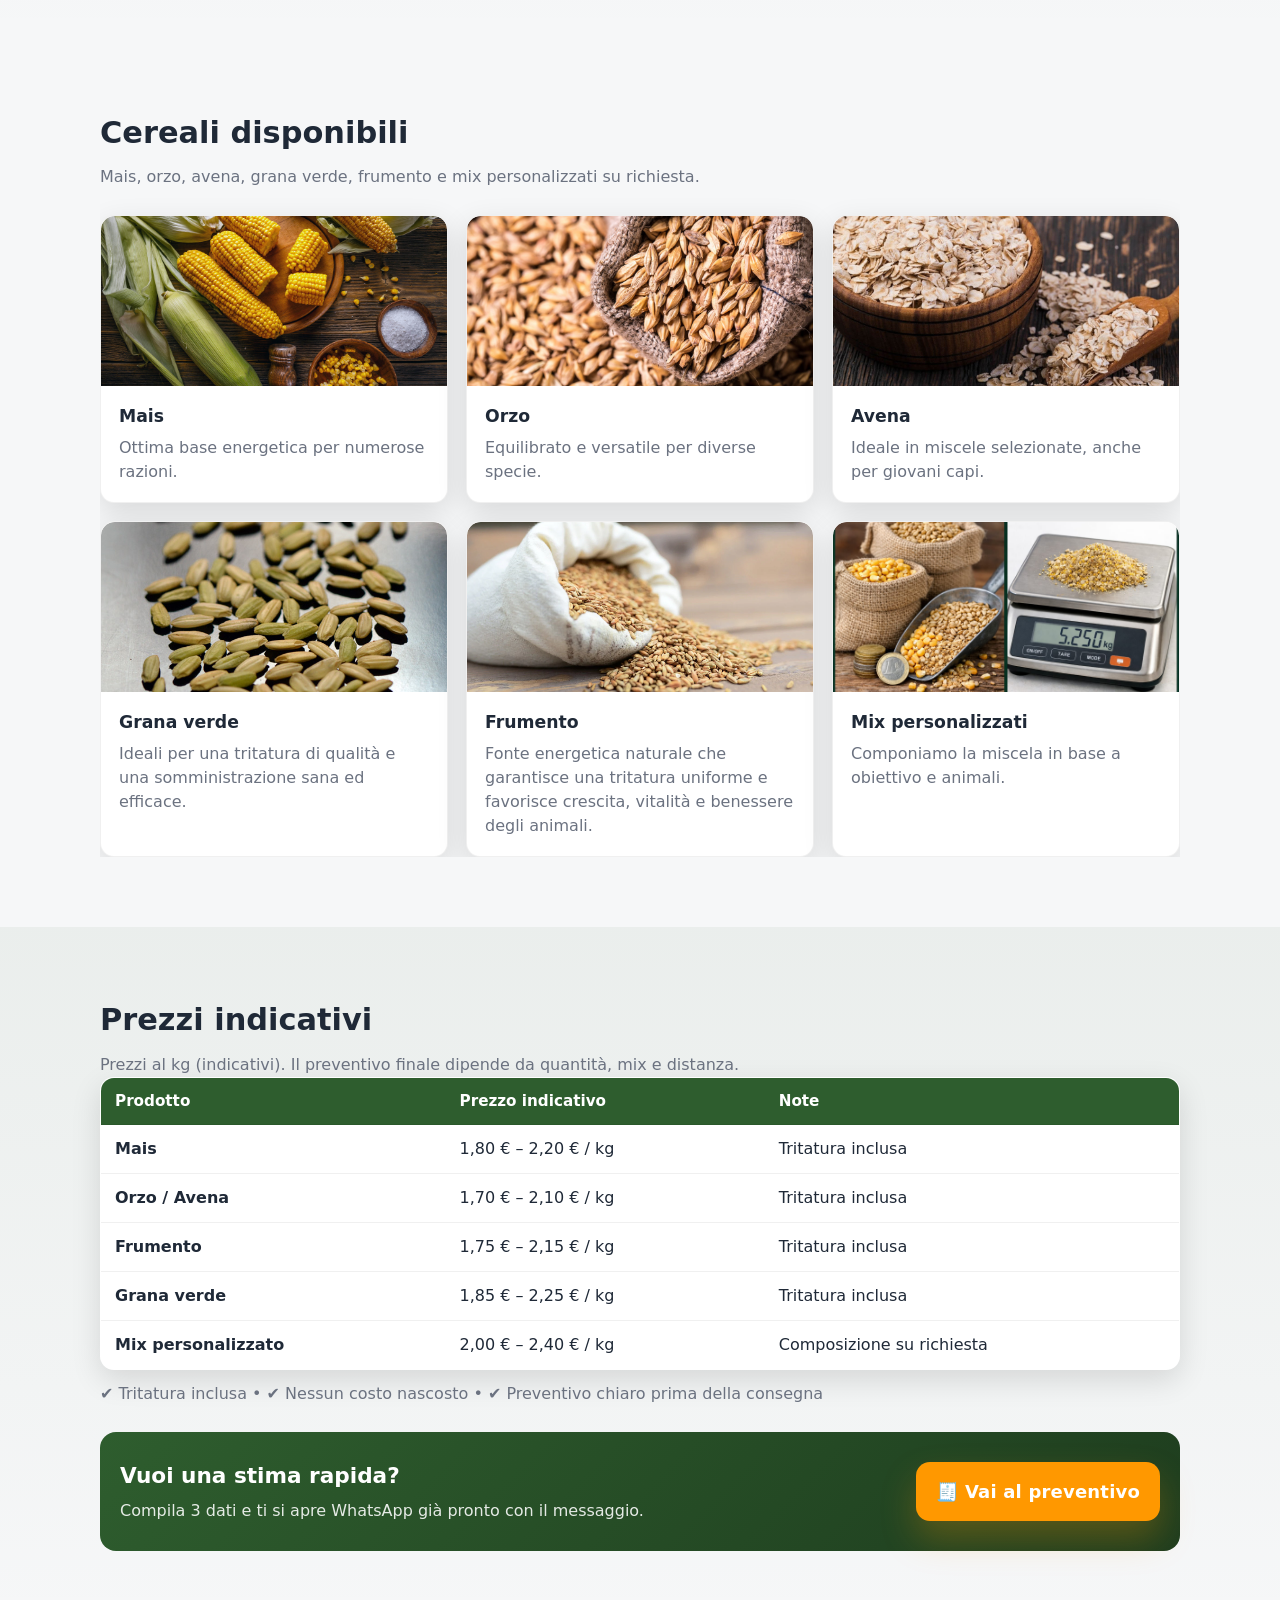
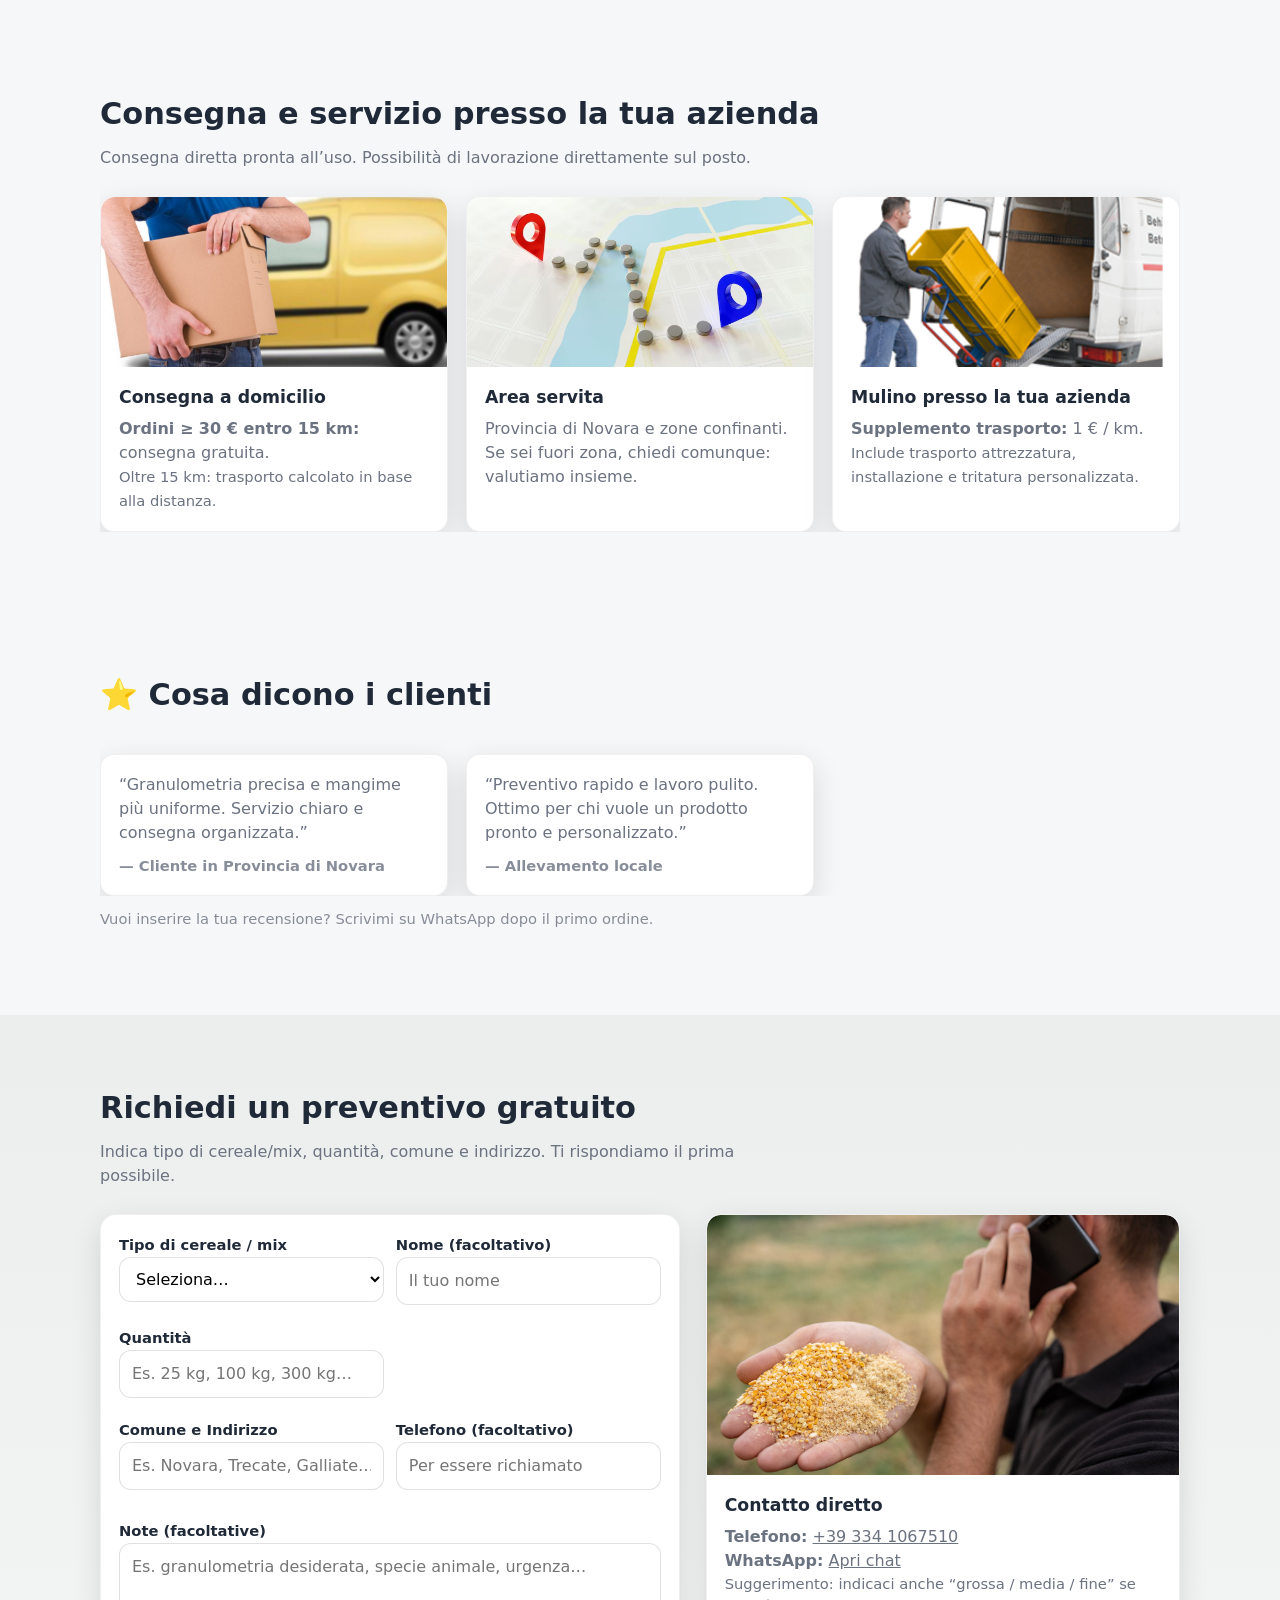
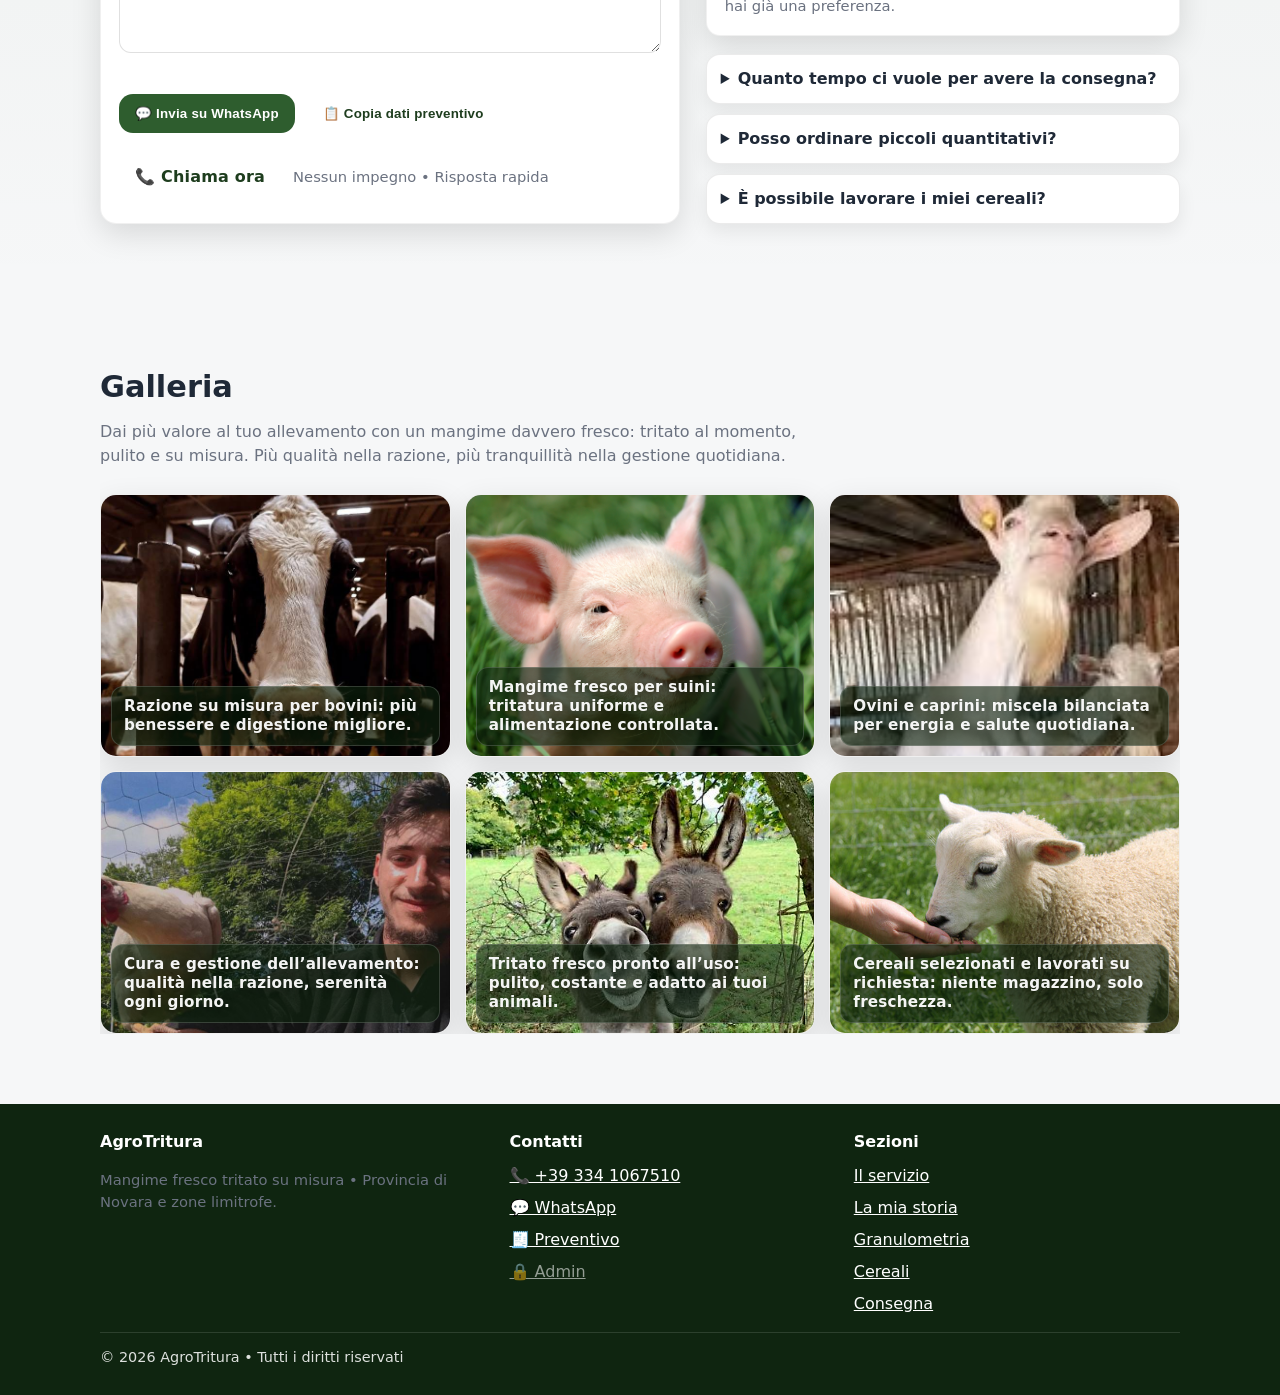
==== commit c50dcbb4: "Update index.html" ====
--- a/index.html
+++ b/index.html
@@ -24,7 +24,7 @@
 
       <nav aria-label="Menu principale" class="menu">
         <a href="#servizio">Servizio</a>
-        <a href="perche-tritato.html">La nascita del progetto</a>
+        <a href="nascita-progetto.html">La nascita del progetto</a>
         <a href="#granulometria">Granulometria</a>
         <a href="#cereali">Cereali</a>
         <a href="#prezzi">Prezzi</a>
--- a/css/style.css
+++ b/css/style.css
@@ -13,16 +13,19 @@
 }
 
 *{box-sizing:border-box}
-html{scroll-behavior:smooth}
+html{scroll-behavior:smooth; -webkit-text-size-adjust:100%; text-size-adjust:100%;}
 body{
   margin:0;
   font-family: system-ui, -apple-system, Segoe UI, Roboto, Arial, sans-serif;
   color:var(--text);
   background:var(--bg);
   line-height:1.5;
+  width:100%;
+  max-width:100%;
+  overflow-x:hidden;
 }
 a{color:inherit}
-img{max-width:100%;display:block}
+img, video, iframe{max-width:100%; height:auto; display:block}
 
 .container{max-width:var(--max); margin:0 auto; padding:0 20px}
 .small{font-size:.92rem;color:var(--muted)}
@@ -76,7 +79,7 @@
 .hamb:focus{outline:2px solid rgba(46,93,46,.25)}
 .hamb svg{width:24px;height:24px}
 
-/* ===================== HERO PRO (NO BLUR “censura”) ===================== */
+/* ===================== HERO PRO ===================== */
 .hero{
   position:relative;
   min-height:74vh;
@@ -90,7 +93,7 @@
     linear-gradient(90deg, rgba(30,61,30,.78), rgba(30,61,30,.28)),
     url("../img/IMG-20260216-WA0000.jpg") center/contain no-repeat;
 
-  background-color:#153016; /* bordi eleganti */
+  background-color:#153016;
 }
 
 /* vignetta soft */
@@ -110,7 +113,6 @@
   padding:56px 0;
 }
 
-/* card “glass” ma SENZA backdrop-filter (evita blur foto) */
 .hero .container.wrap{
   background:rgba(15, 37, 16, .42);
   border:1px solid rgba(255,255,255,.16);
@@ -197,7 +199,7 @@
   background:var(--card);
   border-radius:var(--radius);
   box-shadow:var(--shadow);
-  overflow:hidden;
+  overflow:hidden; /* ✅ evita sbordi */
   border:1px solid rgba(0,0,0,.06);
 }
 .card .pad{padding:18px}
@@ -251,7 +253,7 @@
 .table tr:hover td{background:rgba(46,93,46,.04)}
 .note{margin-top:12px; color:var(--muted)}
 
-/* ===================== GALLERIA (immagini “riempiono” riquadro) ===================== */
+/* ===================== GALLERIA ===================== */
 .gallery{
   display:grid;
   gap:14px;
@@ -274,12 +276,11 @@
 .g-item img{
   width:100%;
   height:100%;
-  object-fit:cover;       /* ✅ adattata al riquadro */
-  object-position:center; /* ✅ taglio centrato */
+  object-fit:cover;
+  object-position:center;
   background:#fff;
 }
 
-/* didascalia PRO */
 .g-cap{
   position:absolute;
   left:10px;
@@ -403,7 +404,6 @@
 .sliderWrap.sliderActive .sliderBtn{ display:flex; }
 .sliderWrap.sliderActive .sliderDots{ display:flex; }
 
-/* frecce */
 .sliderBtn{
   position:absolute;
   top:50%;
@@ -425,10 +425,9 @@
   user-select:none;
 }
 .sliderBtn:hover{ filter:brightness(.98); }
-.sliderBtn.prev{ left:-10px; }
-.sliderBtn.next{ right:-10px; }
-
-/* pallini */
+.sliderBtn.prev{ left:10px; }
+.sliderBtn.next{ right:10px; }
+
 .sliderDots{
   margin-top:10px;
   justify-content:center;
@@ -448,257 +447,17 @@
   transform:scale(1.15);
 }
 
-/* ===================== FIX MOBILE REALI + SLIDE ===================== */
-@media (max-width: 768px){
-  .container{padding-left:16px; padding-right:16px;}
-
-  .section{padding:42px 0;}
-  #servizio.section{padding-top:26px;}
-
-  .card .pad{padding:16px;}
-  .card .img{height:145px;}
-
-  /* tabella prezzi scrollabile */
-  .table{
-    display:block;
-    overflow-x:auto;
-    white-space:nowrap;
-    -webkit-overflow-scrolling: touch;
-  }
-
-  /* spazio sotto pagina per bottone */
-  body{padding-bottom:140px;}
-  .footer{padding-bottom:26px;}
-
-  .whatsappFloat{
-    right:16px;
-    bottom:24px;
-    box-shadow:0 10px 25px rgba(0,0,0,.25);
-  }
-
-  /* track slider mobile */
-  .gridScroll,
-  .galleryScroll{
-    display:flex !important;
-    gap:12px;
-    overflow-x:auto;
-    padding-bottom:10px;
-    scroll-snap-type:x mandatory;
-    -webkit-overflow-scrolling: touch;
-    overscroll-behavior-x: contain;
-    scrollbar-width:none;
-  }
-  .gridScroll::-webkit-scrollbar,
-  .galleryScroll::-webkit-scrollbar{ display:none; }
-
-  .gridScroll > .feature{ flex:0 0 85%; scroll-snap-align:start; }
-  .galleryScroll > .g-item{ flex:0 0 85%; scroll-snap-align:start; }
-  /* slider "Come funziona" (2 card) su mobile */
-  .howSlider{
-    display:flex !important;
-    gap:12px;
-    overflow-x:auto;
-    padding-bottom:10px;
-    scroll-snap-type:x mandatory;
-    -webkit-overflow-scrolling: touch;
-    overscroll-behavior-x: contain;
-    scrollbar-width:none;
-  }
-  .howSlider::-webkit-scrollbar{ display:none; }
-  .howSlider > .card{ flex:0 0 92%; scroll-snap-align:start; }
-
-
-  @media (max-width: 420px){
-    .gridScroll > .feature,
-    .galleryScroll > .g-item{ flex-basis:90%; }
-  }
-
-  /* frecce più piccole */
-  .sliderBtn{
-    width:40px;
-    height:40px;
-    font-size:24px;
-  }
-  .sliderBtn.prev{ left:-6px; }
-  .sliderBtn.next{ right:-6px; }
-
-  /* nasconde WhatsApp quando menu aperto */
-  body.menu-open .whatsappFloat{ display:none; }
 /* ==============================
-   AGGIUNTA: BOX CALCOLO PREVENTIVO (PRO)
-   (da incollare in fondo al file)
+   QUOTE BOX (stima trasporto) - UNA SOLA VERSIONE (pulita)
    ============================== */
-
-.quoteBox{
-  margin-top:12px;
-  padding:12px 12px;
-  border-radius:14px;
-  border:1px solid rgba(0,0,0,.08);
-  background:linear-gradient(180deg, rgba(46,93,46,.06), rgba(255,255,255,.92));
-  box-shadow:0 10px 25px rgba(0,0,0,.08);
-}
-
-.quoteRow{
-  display:flex;
-  align-items:flex-start;
-  justify-content:space-between;
-  gap:10px;
-  padding:8px 0;
-  border-top:1px dashed rgba(0,0,0,.10);
-}
-.quoteRow:first-child{border-top:0; padding-top:0;}
-.quoteRow:last-child{padding-bottom:0;}
-
-.quoteRow .label{
-  font-weight:800;
-  font-size:.94rem;
-  color:var(--text);
-}
-.quoteRow .hint{
-  margin-top:2px;
-  font-size:.85rem;
-  color:var(--muted);
-  line-height:1.25;
-}
-.quoteRow .value{
-  font-weight:900;
-  white-space:nowrap;
-}
-
-.quoteTotal{
-  margin-top:10px;
-  padding-top:10px;
-  border-top:1px solid rgba(0,0,0,.10);
-  display:flex;
-  align-items:center;
-  justify-content:space-between;
-  gap:10px;
-}
-.quoteTotal .label{
-  font-weight:900;
-  font-size:1.02rem;
-}
-.quoteTotal .value{
-  font-weight:1000;
-  font-size:1.08rem;
-  color:var(--green-900);
-}
-
-.badgeMini{
-  display:inline-flex;
-  align-items:center;
-  gap:8px;
-  padding:8px 10px;
-  border-radius:999px;
-  background:rgba(46,93,46,.10);
-  border:1px solid rgba(46,93,46,.18);
-  font-weight:800;
-  font-size:.88rem;
-  color:var(--green-900);
-}
-
-/* Alert (es. comune non trovato / distanza non disponibile) */
-.quoteAlert{
-  margin-top:10px;
-  padding:10px 12px;
-  border-radius:14px;
-  background:rgba(255,152,0,.12);
-  border:1px solid rgba(255,152,0,.25);
-  color:#6b3d00;
-  font-weight:800;
-  font-size:.92rem;
-}
-
-/* Mobile: più compatto */
-@media (max-width: 768px){
-  .quoteBox{padding:12px;}
-  .quoteRow .value{font-size:.95rem;}
-  .quoteTotal .value{font-size:1.05rem;}
-}
-/* ===================== QUOTE BOX (stima trasporto) ===================== */
-.quoteBox{
-  margin-top:10px;
-  padding:12px 12px;
-  border-radius:14px;
-  border:1px solid rgba(0,0,0,.08);
-  background:linear-gradient(180deg, rgba(46,93,46,.06), rgba(255,255,255,1));
-  box-shadow:0 8px 22px rgba(0,0,0,.06);
-}
-
-.badgeMini{
-  display:inline-flex;
-  align-items:center;
-  gap:8px;
-  padding:7px 10px;
-  border-radius:999px;
-  font-weight:900;
-  font-size:.86rem;
-  color:#123012;
-  background:rgba(46,93,46,.10);
-  border:1px solid rgba(46,93,46,.18);
-  margin-bottom:10px;
-}
-
-.quoteRow{
-  display:flex;
-  align-items:flex-start;
-  justify-content:space-between;
-  gap:12px;
-  padding:8px 0;
-  border-top:1px dashed rgba(0,0,0,.10);
-}
-.quoteRow:first-of-type{ border-top:0; }
-
-.quoteRow .label{
-  font-weight:900;
-  font-size:.92rem;
-}
-.quoteRow .hint{
-  color:var(--muted);
-  font-size:.86rem;
-  margin-top:2px;
-}
-.quoteRow .value{
-  font-weight:900;
-  white-space:nowrap;
-}
-
-.quoteTotal{
-  margin-top:10px;
-  padding-top:10px;
-  border-top:1px solid rgba(0,0,0,.10);
-  display:flex;
-  align-items:center;
-  justify-content:space-between;
-  gap:12px;
-}
-.quoteTotal .label{ font-weight:900; }
-.quoteTotal .value{
-  font-weight:900;
-  font-size:1.05rem;
-  white-space:nowrap;
-}
-
-.quoteAlert{
-  margin-top:10px;
-  padding:10px 12px;
-  border-radius:12px;
-  background:rgba(255,152,0,.12);
-  border:1px solid rgba(255,152,0,.28);
-  color:#6b3d00;
-  font-weight:800;
-  font-size:.9rem;
-}
-/* ===================== PREVENTIVO: BOX STIMA TRASPORTO ===================== */
 .quoteBox{
   margin-top:12px;
   padding:14px;
   border-radius:14px;
   border:1px solid rgba(0,0,0,.08);
-  background:linear-gradient(180deg, rgba(46,93,46,.06), rgba(255,255,255,.75));
+  background:linear-gradient(180deg, rgba(46,93,46,.06), rgba(255,255,255,.80));
   box-shadow:0 10px 22px rgba(0,0,0,.10);
 }
-
 .badgeMini{
   display:inline-flex;
   align-items:center;
@@ -712,7 +471,6 @@
   box-shadow:0 10px 18px rgba(30,61,30,.18);
   margin-bottom:12px;
 }
-
 .quoteRow{
   display:flex;
   align-items:flex-start;
@@ -722,7 +480,6 @@
   border-top:1px solid rgba(0,0,0,.08);
 }
 .quoteRow:first-of-type{ border-top:0; padding-top:0; }
-
 .quoteRow .label{
   font-weight:900;
   font-size:.95rem;
@@ -733,12 +490,10 @@
   font-size:.86rem;
   color:var(--muted);
 }
-
 .quoteRow .value{
   font-weight:900;
   white-space:nowrap;
 }
-
 .quoteTotal{
   margin-top:10px;
   padding-top:10px;
@@ -748,16 +503,13 @@
   justify-content:space-between;
   gap:12px;
 }
-.quoteTotal .label{
-  font-weight:900;
-  color:var(--text);
-}
+.quoteTotal .label{ font-weight:900; color:var(--text); }
 .quoteTotal .value{
   font-weight:900;
   font-size:1.05rem;
   color:var(--green-900);
-}
-
+  white-space:nowrap;
+}
 .quoteAlert{
   margin-top:10px;
   padding:10px 12px;
@@ -804,67 +556,75 @@
 }
 .videoCard.is-playing .videoPlay{ display:none; }
 
-
-/* --- Add-on: fiducia & testimonianze --- */
-.badgeRow{
-  display:flex;
-  flex-wrap:wrap;
-  gap:10px;
-  margin:14px 0 16px;
-}
-.badge{
-  display:inline-flex;
-  align-items:center;
-  padding:8px 12px;
-  border-radius:999px;
-  background:rgba(46,93,46,.10);
-  border:1px solid rgba(46,93,46,.18);
-  color:var(--green-800);
-  font-weight:800;
-  font-size:.92rem;
-}
-.quote{
-  border:1px solid rgba(0,0,0,.08);
-  border-left:5px solid rgba(46,93,46,.55);
-  border-radius:16px;
-  padding:14px 14px 12px;
-  background:rgba(255,255,255,.75);
-  box-shadow:0 10px 26px rgba(0,0,0,.06);
-  margin-top:12px;
-}
-.quote p{
-  margin:0;
-  color:var(--text);
-}
-.quote .who{
-  display:block;
-  margin-top:8px;
-  color:var(--muted);
-  font-weight:700;
-  font-size:.95rem;
-}
-.btn-preventivo{
-  display:flex;
-  align-items:center;
-  justify-content:center;
-  width:100%;
-  padding:16px;
-  border-radius:18px;
-  font-weight:800;
-  font-size:18px;
-  text-decoration:none;
-  background:#f59e0b;
-  color:#ffffff;
-  box-shadow:0 10px 24px rgba(245,158,11,.30);
-  transition:all .15s ease;
-  margin-top:16px;
-}
-
-.btn-preventivo:active{
-  transform:scale(.98);
-  box-shadow:0 6px 14px rgba(245,158,11,.25);
-}
-
+/* ===============================
+   FIX SPAZI + SLIDER + SBORDI MOBILE (quelli evidenziati)
+================================*/
+@media (max-width: 768px){
+  .container{padding-left:16px; padding-right:16px;}
+
+  /* ↓ riduce gli “spazi vuoti” tra una sezione e l’altra */
+  .section{padding:32px 0;}
+  #servizio.section{padding-top:24px;}
+
+  /* ↓ riduce vuoto sotto slider */
+  .sliderDots{ margin-top:6px; }
+
+  /* tabella prezzi scrollabile */
+  .table{
+    display:block;
+    overflow-x:auto;
+    white-space:nowrap;
+    -webkit-overflow-scrolling: touch;
+    max-width:100%;
+  }
+
+  /* spazio sotto pagina per bottone WhatsApp */
+  body{padding-bottom:130px;}
+  .footer{padding-bottom:22px;}
+
+  .whatsappFloat{
+    right:16px;
+    bottom:24px;
+    box-shadow:0 10px 25px rgba(0,0,0,.25);
+  }
+
+  /* slider mobile */
+  .gridScroll,
+  .galleryScroll{
+    display:flex !important;
+    gap:12px;
+    overflow-x:auto;
+    overflow-y:hidden;
+    padding-bottom:6px; /* ✅ meno spazio bianco */
+    scroll-snap-type:x mandatory;
+    -webkit-overflow-scrolling: touch;
+    overscroll-behavior-x: contain;
+    scrollbar-width:none;
+    max-width:100%;
+  }
+  .gridScroll::-webkit-scrollbar,
+  .galleryScroll::-webkit-scrollbar{ display:none; }
+
+  .gridScroll > .feature{ flex:0 0 85%; scroll-snap-align:start; }
+  .galleryScroll > .g-item{ flex:0 0 85%; scroll-snap-align:start; }
+
+  /* frecce più piccole */
+  .sliderBtn{
+    width:40px;
+    height:40px;
+    font-size:24px;
+  }
+  .sliderBtn.prev{ left:8px; }
+.sliderBtn.next{ right:8px; }
+
+  /* nasconde WhatsApp quando menu aperto */
+  body.menu-open .whatsappFloat{ display:none; }
+}
+
+@media (max-width: 420px){
+  .gridScroll > .feature,
+  .galleryScroll > .g-item{ flex-basis:90%; }
+}
 
 /* === Mobile-only slider behavior (keeps desktop layout unchanged) === */
 @media (max-width: 820px){
@@ -875,7 +635,7 @@
     scroll-snap-type:x mandatory;
     -webkit-overflow-scrolling:touch;
     gap:14px;
-    padding-bottom:10px;
+    padding-bottom:6px;
   }
   .sliderWrap.isMobileSlider [data-slider-track] > *{
     flex:0 0 86%;
@@ -889,69 +649,61 @@
     display:flex !important;
   }
 }
-/* --- FIX ZOOM / LAYOUT MOBILE --- */
-html, body {
-  width: 100%;
-  max-width: 100%;
-  overflow-x: hidden;
-}
-
-* {
-  box-sizing: border-box;
-}
-
-img, video, iframe {
-  max-width: 100%;
-  height: auto;
-}
-
-/* Evita resize automatico testi su alcuni browser mobile */
-html {
-  -webkit-text-size-adjust: 100%;
-  text-size-adjust: 100%;
-}
-
-/* Blocca elementi che “sforano” lo schermo */
-.container, .section, .card, .sliderWrap, .gridScroll, .galleryScroll {
-  max-width: 100%;
-}
-@media (max-width: 900px) {
-  .gridScroll > * {
-    min-width: 88%;
-    max-width: 88%;
-  }
-}
-html, body {
-  width: 100%;
-  max-width: 100%;
-  overflow-x: hidden;
-}
-
-* { box-sizing: border-box; }
-
-img, video, iframe {
-  max-width: 100%;
-  height: auto;
-}
-
-html {
-  -webkit-text-size-adjust: 100%;
-  text-size-adjust: 100%;
-}
-.table {
-  width: 100%;
-  max-width: 100%;
-  overflow-x: auto;
-  display: block;
-}
-@media (max-width: 900px) {
-  .gridScroll, .galleryScroll {
-    overflow-x: auto;
-    -webkit-overflow-scrolling: touch;
-  }
-
-  .gridScroll > * {
-    min-width: 88%;
-    max-width: 88%;
-  }
-}
+/* FIX: evita che gli slider allarghino la pagina (causa zoom-out su Chrome Android) */
+.sliderWrap{
+  overflow:hidden;
+}
+/* Super-fix overflow */
+html, body{
+  overflow-x:hidden !important;
+  width:100% !important;
+  max-width:100% !important;
+}
+/* FIX: immagini dentro card sempre clippate e non "escono" */
+.card{
+  overflow:hidden;
+}
+.card .img{
+  border-top-left-radius: var(--radius);
+  border-top-right-radius: var(--radius);
+}
+@media (max-width: 768px){
+  /* le immagini dei blocchi non devono diventare giganti */
+  .card .img{
+    height: 200px !important;
+    background-position: center !important;
+    background-size: cover !important;
+  }
+
+  /* evita qualsiasi sbordo laterale */
+  .split > *{
+    min-width: 0;
+  }
+}
+/* ===============================
+   FIX FOTO CHE ESCE DALLA PAGINA (MOBILE)
+================================*/
+@media (max-width:768px){
+
+  .split{
+    gap:14px !important;
+  }
+
+  .split .card{
+    margin:0 !important;
+    width:100% !important;
+  }
+
+  .split .img{
+    height:200px !important;
+    overflow:hidden;
+  }
+
+  .split img{
+    width:100% !important;
+    height:100% !important;
+    object-fit:cover !important;
+    display:block;
+  }
+
+}
